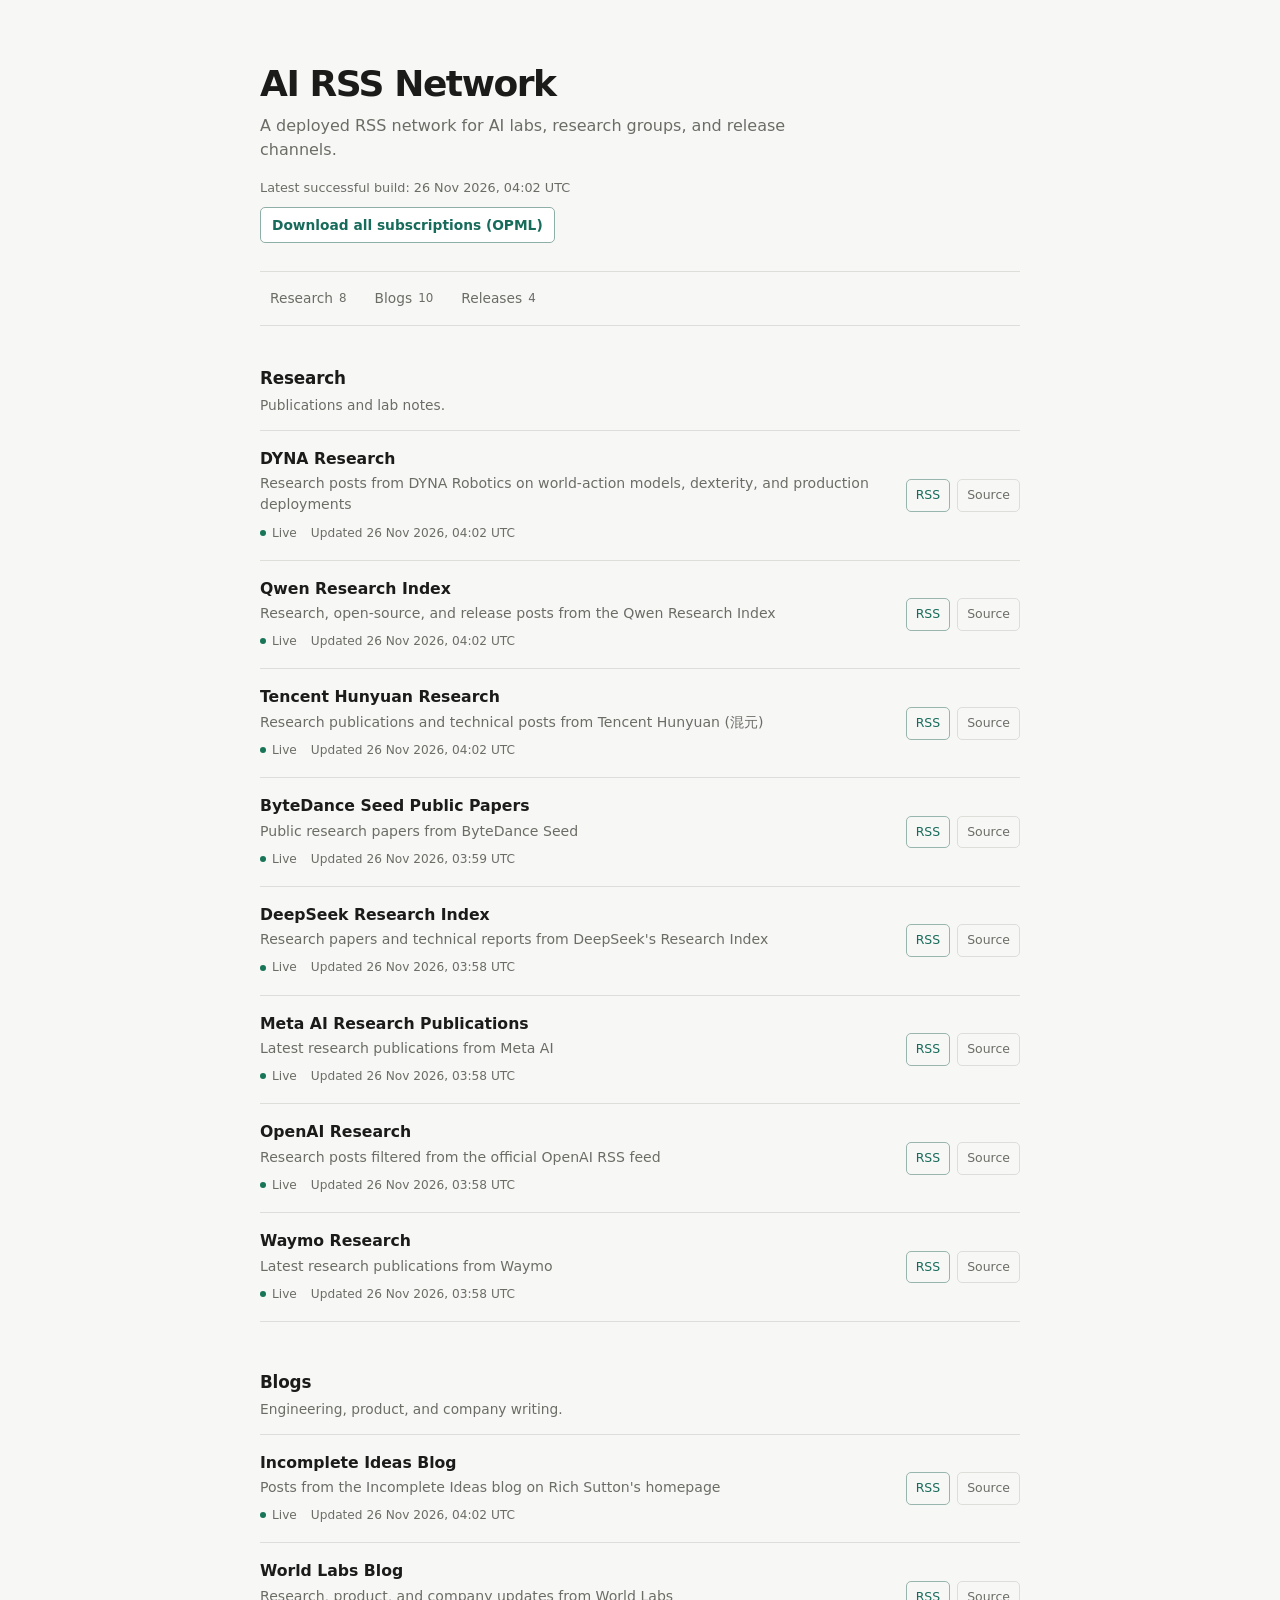
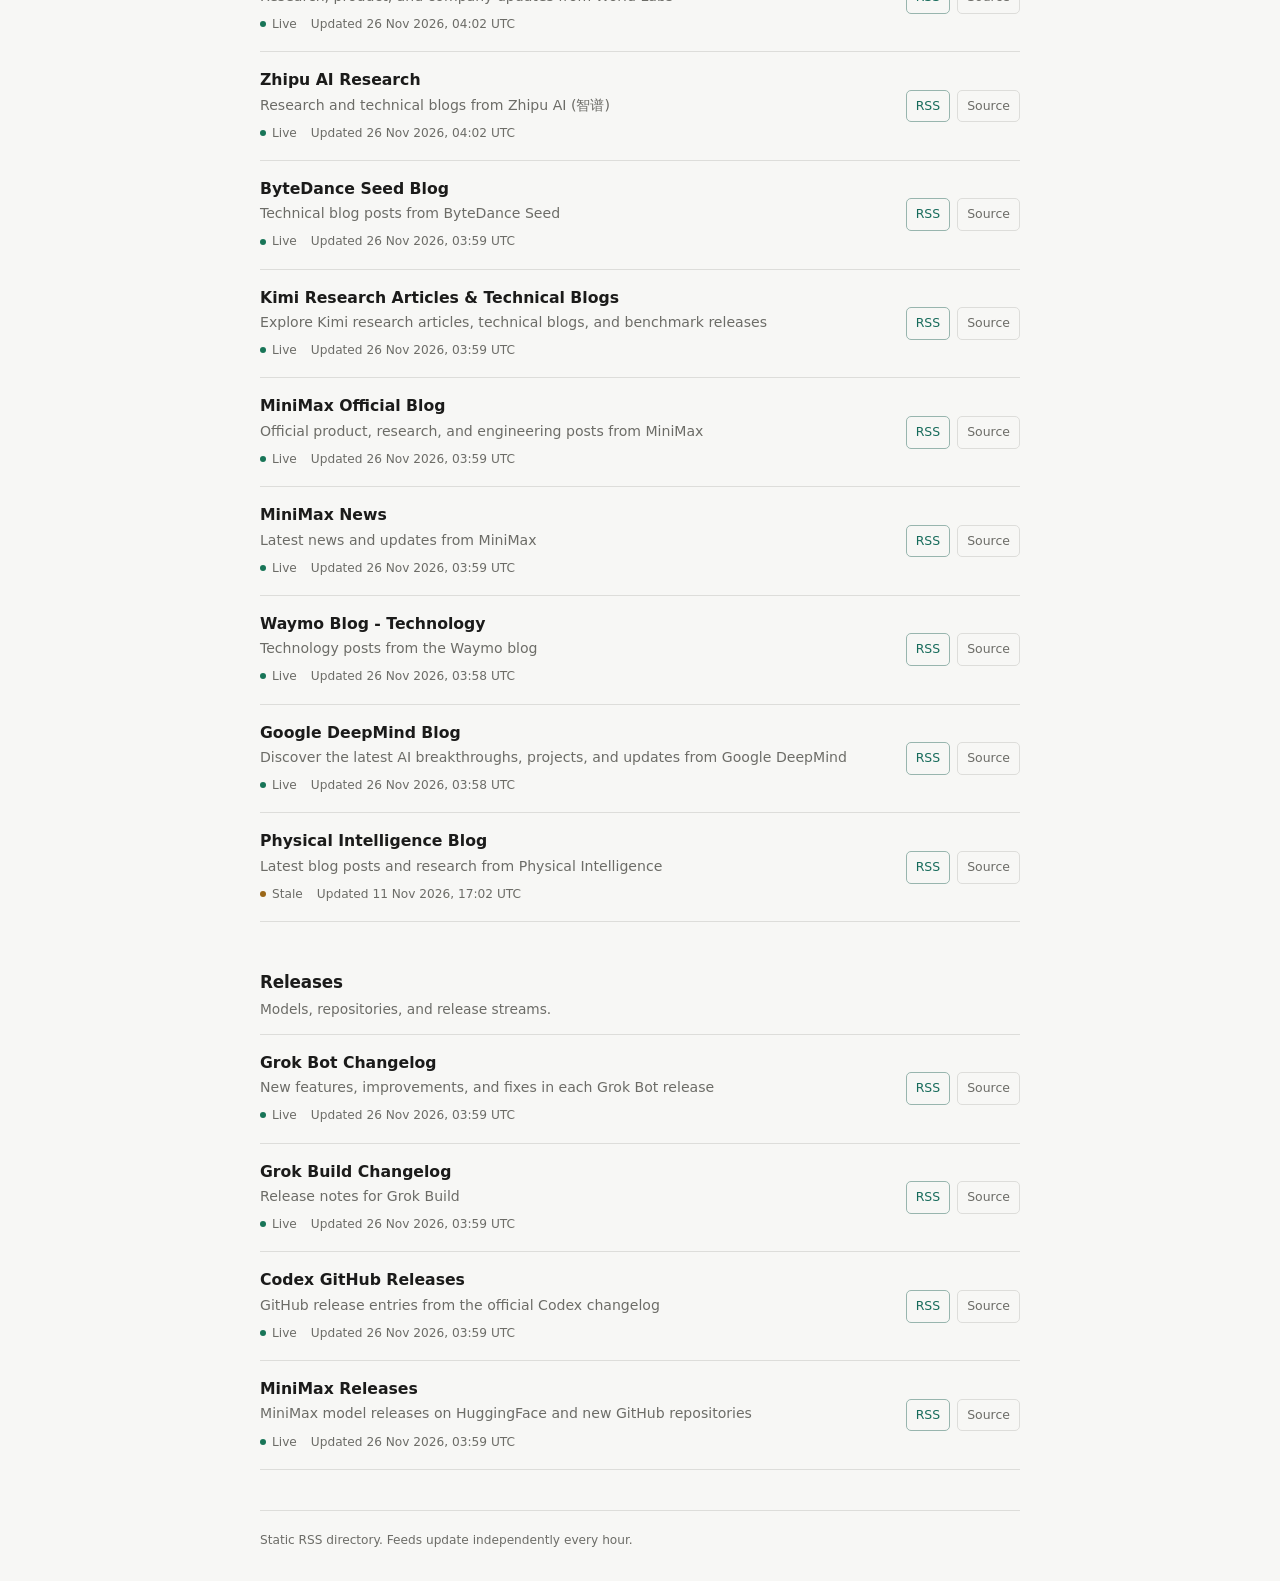
==== index.html @ 7174c5d0 "🤖 Auto update RSS feeds 25ecda826db09d59125cd96cb3bda6d4c2ebffda" ====
<!doctype html>
<html lang="en">
  <head>
    <meta charset="utf-8">
    <meta name="viewport" content="width=device-width, initial-scale=1">
    <title>AI RSS Network</title>
    <meta name="description" content="Browse and subscribe to curated RSS feeds for AI research publications, engineering blogs, and product release streams.">
    <link rel="canonical" href="https://yuanxianh.github.io/rss-feeds/">
    <link rel="alternate" type="text/x-opml" title="All subscriptions" href="subscriptions.opml">
    <link rel="icon" href="data:,">
    <link rel="stylesheet" href="assets/site.css">
  </head>
  <body>
    <a class="skip-link" href="#main-content">Skip to feeds</a>
    <main class="page" id="main-content">
      <header class="site-header">
        <a class="site-title" href="https://yuanxianh.github.io/rss-feeds/">AI RSS Network</a>
        <p>A deployed RSS network for AI labs, research groups, and release channels.</p>
        <p class="last-build">Latest successful build: 26 Nov 2026, 04:02 UTC</p>
        <p class="subscribe-all"><a href="subscriptions.opml" download="subscriptions.opml">Download all subscriptions (OPML)</a></p>
      </header>

      <nav class="section-nav" aria-label="Feed categories">
        <a href="#section-research">Research<span>8</span></a><a href="#section-blogs">Blogs<span>10</span></a><a href="#section-releases">Releases<span>4</span></a>
      </nav>

      <div class="sections">
        
      <section class="feed-section" id="section-research" aria-labelledby="heading-research">
        <header class="section-heading">
          <h2 id="heading-research">Research</h2>
          <p>Publications and lab notes.</p>
        </header>
        <div class="feed-list">
          <article class="feed is-live" id="feed-research-dyna-research">
            <div class="feed-copy">
              <h3>DYNA Research</h3>
              <p>Research posts from DYNA Robotics on world-action models, dexterity, and production deployments</p>
              <div class="feed-meta">
                <span class="status"><span class="status-dot" aria-hidden="true"></span>Live</span>
                <span>Updated <time datetime="2026-11-26T04:02:41+00:00">26 Nov 2026, 04:02 UTC</time></span>
              </div>
            </div>
            <div class="feed-actions"><a class="action action-primary" href="dyna_research.xml">RSS</a><a class="action" href="https://www.dyna.co/research" rel="noopener">Source</a></div>
          </article>
          <article class="feed is-live" id="feed-research-qwen-research">
            <div class="feed-copy">
              <h3>Qwen Research Index</h3>
              <p>Research, open-source, and release posts from the Qwen Research Index</p>
              <div class="feed-meta">
                <span class="status"><span class="status-dot" aria-hidden="true"></span>Live</span>
                <span>Updated <time datetime="2026-11-26T04:02:35+00:00">26 Nov 2026, 04:02 UTC</time></span>
              </div>
            </div>
            <div class="feed-actions"><a class="action action-primary" href="qwen_research.xml">RSS</a><a class="action" href="https://qwen.ai/research" rel="noopener">Source</a></div>
          </article>
          <article class="feed is-live" id="feed-research-hunyuan-research">
            <div class="feed-copy">
              <h3>Tencent Hunyuan Research</h3>
              <p>Research publications and technical posts from Tencent Hunyuan (混元)</p>
              <div class="feed-meta">
                <span class="status"><span class="status-dot" aria-hidden="true"></span>Live</span>
                <span>Updated <time datetime="2026-11-26T04:02:34+00:00">26 Nov 2026, 04:02 UTC</time></span>
              </div>
            </div>
            <div class="feed-actions"><a class="action action-primary" href="hunyuan_research.xml">RSS</a><a class="action" href="https://hy.tencent.com/research" rel="noopener">Source</a></div>
          </article>
          <article class="feed is-live" id="feed-research-seed-papers">
            <div class="feed-copy">
              <h3>ByteDance Seed Public Papers</h3>
              <p>Public research papers from ByteDance Seed</p>
              <div class="feed-meta">
                <span class="status"><span class="status-dot" aria-hidden="true"></span>Live</span>
                <span>Updated <time datetime="2026-11-26T03:59:47+00:00">26 Nov 2026, 03:59 UTC</time></span>
              </div>
            </div>
            <div class="feed-actions"><a class="action action-primary" href="seed_papers.xml">RSS</a><a class="action" href="https://seed.bytedance.com/zh/public_papers" rel="noopener">Source</a></div>
          </article>
          <article class="feed is-live" id="feed-research-deepseek-research">
            <div class="feed-copy">
              <h3>DeepSeek Research Index</h3>
              <p>Research papers and technical reports from DeepSeek&#x27;s Research Index</p>
              <div class="feed-meta">
                <span class="status"><span class="status-dot" aria-hidden="true"></span>Live</span>
                <span>Updated <time datetime="2026-11-26T03:58:56+00:00">26 Nov 2026, 03:58 UTC</time></span>
              </div>
            </div>
            <div class="feed-actions"><a class="action action-primary" href="deepseek_research.xml">RSS</a><a class="action" href="https://www.deepseek.com/news/" rel="noopener">Source</a></div>
          </article>
          <article class="feed is-live" id="feed-research-meta-ai-research">
            <div class="feed-copy">
              <h3>Meta AI Research Publications</h3>
              <p>Latest research publications from Meta AI</p>
              <div class="feed-meta">
                <span class="status"><span class="status-dot" aria-hidden="true"></span>Live</span>
                <span>Updated <time datetime="2026-11-26T03:58:56+00:00">26 Nov 2026, 03:58 UTC</time></span>
              </div>
            </div>
            <div class="feed-actions"><a class="action action-primary" href="meta_ai_research.xml">RSS</a><a class="action" href="https://ai.meta.com/results/?content_types%5B0%5D=publication" rel="noopener">Source</a></div>
          </article>
          <article class="feed is-live" id="feed-research-openai-research-only">
            <div class="feed-copy">
              <h3>OpenAI Research</h3>
              <p>Research posts filtered from the official OpenAI RSS feed</p>
              <div class="feed-meta">
                <span class="status"><span class="status-dot" aria-hidden="true"></span>Live</span>
                <span>Updated <time datetime="2026-11-26T03:58:56+00:00">26 Nov 2026, 03:58 UTC</time></span>
              </div>
            </div>
            <div class="feed-actions"><a class="action action-primary" href="openai_research_only.xml">RSS</a><a class="action" href="https://openai.com/news" rel="noopener">Source</a></div>
          </article>
          <article class="feed is-live" id="feed-research-waymo-research">
            <div class="feed-copy">
              <h3>Waymo Research</h3>
              <p>Latest research publications from Waymo</p>
              <div class="feed-meta">
                <span class="status"><span class="status-dot" aria-hidden="true"></span>Live</span>
                <span>Updated <time datetime="2026-11-26T03:58:52+00:00">26 Nov 2026, 03:58 UTC</time></span>
              </div>
            </div>
            <div class="feed-actions"><a class="action action-primary" href="waymo_research.xml">RSS</a><a class="action" href="https://waymo.com/intl/zh-cn/research/" rel="noopener">Source</a></div>
          </article></div>
      </section>
      <section class="feed-section" id="section-blogs" aria-labelledby="heading-blogs">
        <header class="section-heading">
          <h2 id="heading-blogs">Blogs</h2>
          <p>Engineering, product, and company writing.</p>
        </header>
        <div class="feed-list">
          <article class="feed is-live" id="feed-blogs-incompleteideas-blog">
            <div class="feed-copy">
              <h3>Incomplete Ideas Blog</h3>
              <p>Posts from the Incomplete Ideas blog on Rich Sutton&#x27;s homepage</p>
              <div class="feed-meta">
                <span class="status"><span class="status-dot" aria-hidden="true"></span>Live</span>
                <span>Updated <time datetime="2026-11-26T04:02:41+00:00">26 Nov 2026, 04:02 UTC</time></span>
              </div>
            </div>
            <div class="feed-actions"><a class="action action-primary" href="incompleteideas_blog.xml">RSS</a><a class="action" href="http://www.incompleteideas.net/" rel="noopener">Source</a></div>
          </article>
          <article class="feed is-live" id="feed-blogs-worldlabs-blog">
            <div class="feed-copy">
              <h3>World Labs Blog</h3>
              <p>Research, product, and company updates from World Labs</p>
              <div class="feed-meta">
                <span class="status"><span class="status-dot" aria-hidden="true"></span>Live</span>
                <span>Updated <time datetime="2026-11-26T04:02:41+00:00">26 Nov 2026, 04:02 UTC</time></span>
              </div>
            </div>
            <div class="feed-actions"><a class="action action-primary" href="worldlabs_blog.xml">RSS</a><a class="action" href="https://www.worldlabs.ai/blog" rel="noopener">Source</a></div>
          </article>
          <article class="feed is-live" id="feed-blogs-zhipu-research">
            <div class="feed-copy">
              <h3>Zhipu AI Research</h3>
              <p>Research and technical blogs from Zhipu AI (智谱)</p>
              <div class="feed-meta">
                <span class="status"><span class="status-dot" aria-hidden="true"></span>Live</span>
                <span>Updated <time datetime="2026-11-26T04:02:31+00:00">26 Nov 2026, 04:02 UTC</time></span>
              </div>
            </div>
            <div class="feed-actions"><a class="action action-primary" href="zhipu_research.xml">RSS</a><a class="action" href="https://www.zhipuai.cn/zh/research" rel="noopener">Source</a></div>
          </article>
          <article class="feed is-live" id="feed-blogs-seed-blog">
            <div class="feed-copy">
              <h3>ByteDance Seed Blog</h3>
              <p>Technical blog posts from ByteDance Seed</p>
              <div class="feed-meta">
                <span class="status"><span class="status-dot" aria-hidden="true"></span>Live</span>
                <span>Updated <time datetime="2026-11-26T03:59:45+00:00">26 Nov 2026, 03:59 UTC</time></span>
              </div>
            </div>
            <div class="feed-actions"><a class="action action-primary" href="seed_blog.xml">RSS</a><a class="action" href="https://seed.bytedance.com/zh/blog" rel="noopener">Source</a></div>
          </article>
          <article class="feed is-live" id="feed-blogs-kimi-blog">
            <div class="feed-copy">
              <h3>Kimi Research Articles &amp; Technical Blogs</h3>
              <p>Explore Kimi research articles, technical blogs, and benchmark releases</p>
              <div class="feed-meta">
                <span class="status"><span class="status-dot" aria-hidden="true"></span>Live</span>
                <span>Updated <time datetime="2026-11-26T03:59:42+00:00">26 Nov 2026, 03:59 UTC</time></span>
              </div>
            </div>
            <div class="feed-actions"><a class="action action-primary" href="kimi_blog.xml">RSS</a><a class="action" href="https://www.kimi.ai/blog/" rel="noopener">Source</a></div>
          </article>
          <article class="feed is-live" id="feed-blogs-minimax-official-blog">
            <div class="feed-copy">
              <h3>MiniMax Official Blog</h3>
              <p>Official product, research, and engineering posts from MiniMax</p>
              <div class="feed-meta">
                <span class="status"><span class="status-dot" aria-hidden="true"></span>Live</span>
                <span>Updated <time datetime="2026-11-26T03:59:28+00:00">26 Nov 2026, 03:59 UTC</time></span>
              </div>
            </div>
            <div class="feed-actions"><a class="action action-primary" href="minimax_official_blog.xml">RSS</a><a class="action" href="https://www.minimax.io/blog" rel="noopener">Source</a></div>
          </article>
          <article class="feed is-live" id="feed-blogs-minimax-blog">
            <div class="feed-copy">
              <h3>MiniMax News</h3>
              <p>Latest news and updates from MiniMax</p>
              <div class="feed-meta">
                <span class="status"><span class="status-dot" aria-hidden="true"></span>Live</span>
                <span>Updated <time datetime="2026-11-26T03:59:19+00:00">26 Nov 2026, 03:59 UTC</time></span>
              </div>
            </div>
            <div class="feed-actions"><a class="action action-primary" href="minimax_blog.xml">RSS</a><a class="action" href="https://www.minimax.io/news" rel="noopener">Source</a></div>
          </article>
          <article class="feed is-live" id="feed-blogs-waymo-blog-tech">
            <div class="feed-copy">
              <h3>Waymo Blog - Technology</h3>
              <p>Technology posts from the Waymo blog</p>
              <div class="feed-meta">
                <span class="status"><span class="status-dot" aria-hidden="true"></span>Live</span>
                <span>Updated <time datetime="2026-11-26T03:58:58+00:00">26 Nov 2026, 03:58 UTC</time></span>
              </div>
            </div>
            <div class="feed-actions"><a class="action action-primary" href="waymo_blog_tech.xml">RSS</a><a class="action" href="https://waymo.com/blog/search/?t=Technology" rel="noopener">Source</a></div>
          </article>
          <article class="feed is-live" id="feed-blogs-deepmind-blog">
            <div class="feed-copy">
              <h3>Google DeepMind Blog</h3>
              <p>Discover the latest AI breakthroughs, projects, and updates from Google DeepMind</p>
              <div class="feed-meta">
                <span class="status"><span class="status-dot" aria-hidden="true"></span>Live</span>
                <span>Updated <time datetime="2026-11-26T03:58:51+00:00">26 Nov 2026, 03:58 UTC</time></span>
              </div>
            </div>
            <div class="feed-actions"><a class="action action-primary" href="deepmind_blog.xml">RSS</a><a class="action" href="https://deepmind.google/blog/" rel="noopener">Source</a></div>
          </article>
          <article class="feed is-stale" id="feed-blogs-pi-blog">
            <div class="feed-copy">
              <h3>Physical Intelligence Blog</h3>
              <p>Latest blog posts and research from Physical Intelligence</p>
              <div class="feed-meta">
                <span class="status"><span class="status-dot" aria-hidden="true"></span>Stale</span>
                <span>Updated <time datetime="2026-11-11T17:02:52+00:00">11 Nov 2026, 17:02 UTC</time></span>
              </div>
            </div>
            <div class="feed-actions"><a class="action action-primary" href="pi_blog.xml">RSS</a><a class="action" href="https://www.pi.website/" rel="noopener">Source</a></div>
          </article></div>
      </section>
      <section class="feed-section" id="section-releases" aria-labelledby="heading-releases">
        <header class="section-heading">
          <h2 id="heading-releases">Releases</h2>
          <p>Models, repositories, and release streams.</p>
        </header>
        <div class="feed-list">
          <article class="feed is-live" id="feed-releases-grok-bot-changelog">
            <div class="feed-copy">
              <h3>Grok Bot Changelog</h3>
              <p>New features, improvements, and fixes in each Grok Bot release</p>
              <div class="feed-meta">
                <span class="status"><span class="status-dot" aria-hidden="true"></span>Live</span>
                <span>Updated <time datetime="2026-11-26T03:59:32+00:00">26 Nov 2026, 03:59 UTC</time></span>
              </div>
            </div>
            <div class="feed-actions"><a class="action action-primary" href="grok_bot_changelog.xml">RSS</a><a class="action" href="https://x.ai/changelog/bot" rel="noopener">Source</a></div>
          </article>
          <article class="feed is-live" id="feed-releases-grok-build-changelog">
            <div class="feed-copy">
              <h3>Grok Build Changelog</h3>
              <p>Release notes for Grok Build</p>
              <div class="feed-meta">
                <span class="status"><span class="status-dot" aria-hidden="true"></span>Live</span>
                <span>Updated <time datetime="2026-11-26T03:59:32+00:00">26 Nov 2026, 03:59 UTC</time></span>
              </div>
            </div>
            <div class="feed-actions"><a class="action action-primary" href="grok_build_changelog.xml">RSS</a><a class="action" href="https://x.ai/changelog/build" rel="noopener">Source</a></div>
          </article>
          <article class="feed is-live" id="feed-releases-codex-github-releases">
            <div class="feed-copy">
              <h3>Codex GitHub Releases</h3>
              <p>GitHub release entries from the official Codex changelog</p>
              <div class="feed-meta">
                <span class="status"><span class="status-dot" aria-hidden="true"></span>Live</span>
                <span>Updated <time datetime="2026-11-26T03:59:31+00:00">26 Nov 2026, 03:59 UTC</time></span>
              </div>
            </div>
            <div class="feed-actions"><a class="action action-primary" href="codex_github_releases.xml">RSS</a><a class="action" href="https://developers.openai.com/codex/changelog#github-release" rel="noopener">Source</a></div>
          </article>
          <article class="feed is-live" id="feed-releases-minimax-releases">
            <div class="feed-copy">
              <h3>MiniMax Releases</h3>
              <p>MiniMax model releases on HuggingFace and new GitHub repositories</p>
              <div class="feed-meta">
                <span class="status"><span class="status-dot" aria-hidden="true"></span>Live</span>
                <span>Updated <time datetime="2026-11-26T03:59:29+00:00">26 Nov 2026, 03:59 UTC</time></span>
              </div>
            </div>
            <div class="feed-actions"><a class="action action-primary" href="minimax_releases.xml">RSS</a><a class="action" href="https://huggingface.co/MiniMaxAI" rel="noopener">Source</a></div>
          </article></div>
      </section>
      </div>

      <footer>
        Static RSS directory. Feeds update independently every hour.
      </footer>
    </main>
  </body>
</html>
---- assets/site.css ----
:root {
  color-scheme: light dark;
  --background: #f7f7f5;
  --surface: #ffffff;
  --text: #1b1b1a;
  --muted: #6c6c67;
  --line: #ddddda;
  --accent: #176b5b;
  --live: #187557;
  --stale: #9a6718;
  --unavailable: #8a4848;
}

* {
  box-sizing: border-box;
}

html {
  scroll-behavior: smooth;
}

body {
  margin: 0;
  background: var(--background);
  color: var(--text);
  font-family: Inter, ui-sans-serif, system-ui, -apple-system, BlinkMacSystemFont, "Segoe UI", sans-serif;
  line-height: 1.5;
}

a {
  color: inherit;
}

a:focus-visible {
  outline: 3px solid var(--accent);
  outline-offset: 3px;
  border-radius: 2px;
}

.skip-link {
  position: fixed;
  z-index: 10;
  top: 12px;
  left: 12px;
  padding: 8px 12px;
  background: var(--text);
  color: var(--surface);
  transform: translateY(-160%);
}

.skip-link:focus {
  transform: translateY(0);
}

.page {
  width: min(760px, calc(100% - 40px));
  margin: 0 auto;
  padding: 64px 0 32px;
}

.site-header {
  padding-bottom: 28px;
}

.site-title {
  display: inline-block;
  color: var(--text);
  font-size: clamp(1.65rem, 5vw, 2.25rem);
  font-weight: 720;
  letter-spacing: -0.04em;
  line-height: 1.1;
  text-decoration: none;
}

.site-header > p {
  max-width: 56ch;
  margin: 10px 0 0;
  color: var(--muted);
}

.site-header .last-build {
  margin-top: 16px;
  font-size: 0.8rem;
}

.subscribe-all {
  margin: 16px 0 0;
}

.subscribe-all a {
  display: inline-block;
  padding: 7px 11px;
  border: 1px solid color-mix(in srgb, var(--accent) 40%, var(--line));
  border-radius: 5px;
  background: var(--surface);
  color: var(--accent);
  font-size: 0.86rem;
  font-weight: 600;
  text-decoration: none;
}

.subscribe-all a:hover {
  border-color: var(--accent);
}

.section-nav {
  display: flex;
  gap: 8px;
  padding: 10px 0;
  border-block: 1px solid var(--line);
}

.section-nav a {
  display: inline-flex;
  gap: 6px;
  align-items: center;
  padding: 6px 10px;
  border-radius: 999px;
  color: var(--muted);
  font-size: 0.86rem;
  text-decoration: none;
}

.section-nav a:hover {
  background: var(--surface);
  color: var(--text);
}

.section-nav span {
  font-size: 0.74rem;
  font-variant-numeric: tabular-nums;
}

.sections {
  display: grid;
  gap: 48px;
  padding: 40px 0;
}

.feed-section {
  scroll-margin-top: 20px;
}

.section-heading {
  margin-bottom: 14px;
}

.section-heading h2 {
  margin: 0;
  font-size: 1.05rem;
  letter-spacing: -0.01em;
}

.section-heading p {
  margin: 4px 0 0;
  color: var(--muted);
  font-size: 0.86rem;
}

.feed-list {
  border-top: 1px solid var(--line);
}

.feed {
  display: grid;
  grid-template-columns: minmax(0, 1fr) auto;
  gap: 24px;
  align-items: center;
  padding: 18px 0;
  border-bottom: 1px solid var(--line);
}

.feed h3 {
  margin: 0;
  font-size: 0.98rem;
  line-height: 1.3;
}

.feed-copy > p {
  margin: 4px 0 0;
  color: var(--muted);
  font-size: 0.88rem;
}

.feed-meta {
  display: flex;
  flex-wrap: wrap;
  gap: 6px 14px;
  margin-top: 8px;
  color: var(--muted);
  font-size: 0.76rem;
}

.status {
  display: inline-flex;
  gap: 6px;
  align-items: center;
}

.status-dot {
  width: 6px;
  height: 6px;
  border-radius: 50%;
  background: var(--live);
}

.is-stale .status-dot {
  background: var(--stale);
}

.is-unavailable .status-dot {
  background: var(--unavailable);
}

.feed-actions {
  display: flex;
  gap: 7px;
}

.action {
  padding: 6px 9px;
  border: 1px solid var(--line);
  border-radius: 5px;
  color: var(--muted);
  font-size: 0.78rem;
  text-decoration: none;
  white-space: nowrap;
}

.action:hover {
  border-color: var(--muted);
  color: var(--text);
}

.action-primary {
  border-color: color-mix(in srgb, var(--accent) 35%, var(--line));
  color: var(--accent);
}

.action.is-disabled {
  opacity: 0.55;
}

.empty {
  margin: 0;
  padding: 18px 0;
  border-block: 1px solid var(--line);
  color: var(--muted);
  font-size: 0.86rem;
}

footer {
  padding-top: 20px;
  border-top: 1px solid var(--line);
  color: var(--muted);
  font-size: 0.76rem;
}

@media (max-width: 620px) {
  .page {
    width: min(100% - 28px, 760px);
    padding-top: 40px;
  }

  .section-nav {
    overflow-x: auto;
  }

  .feed {
    grid-template-columns: 1fr;
    gap: 12px;
  }

  .feed-actions {
    justify-content: flex-start;
  }
}

@media (prefers-color-scheme: dark) {
  :root {
    --background: #171817;
    --surface: #222422;
    --text: #f1f2ef;
    --muted: #a7aaa4;
    --line: #363936;
    --accent: #72c9b5;
    --live: #6dc7a6;
    --stale: #d4a85f;
    --unavailable: #d28787;
  }
}

@media (prefers-reduced-motion: reduce) {
  html {
    scroll-behavior: auto;
  }
}
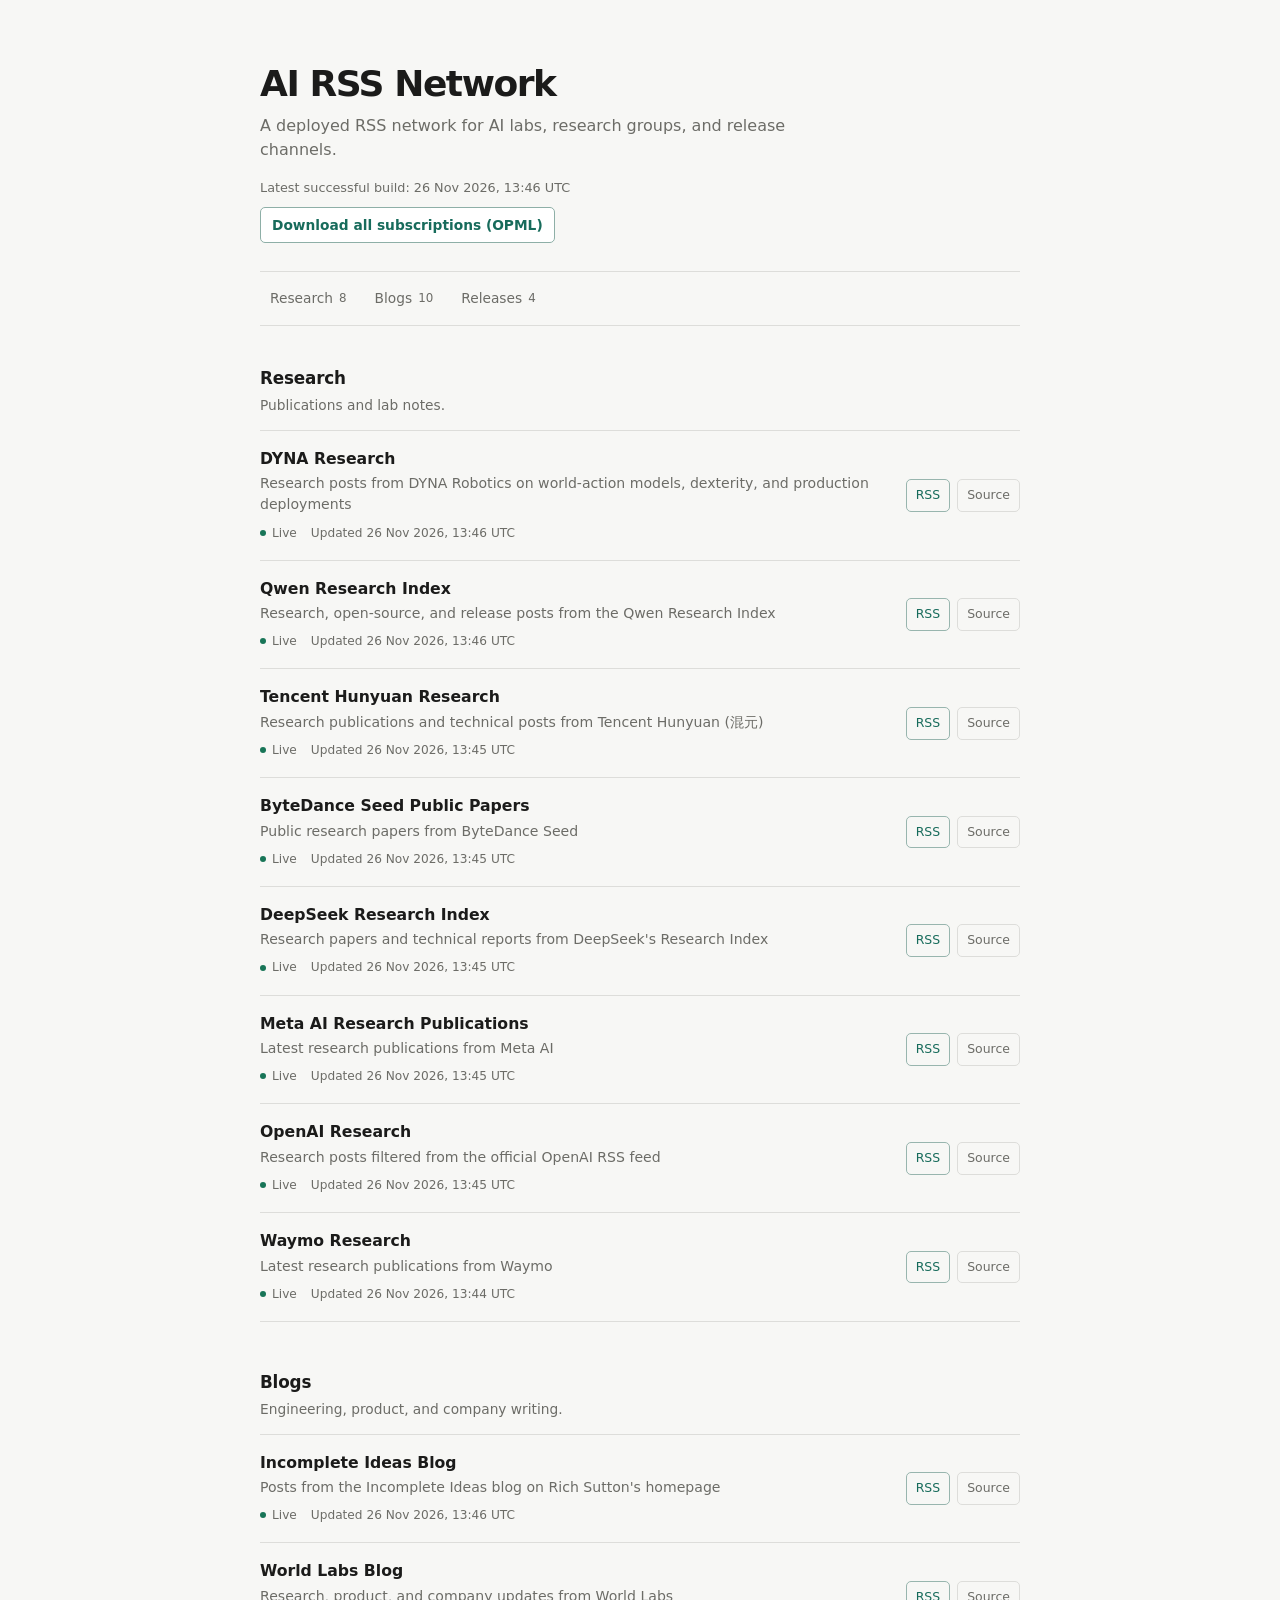
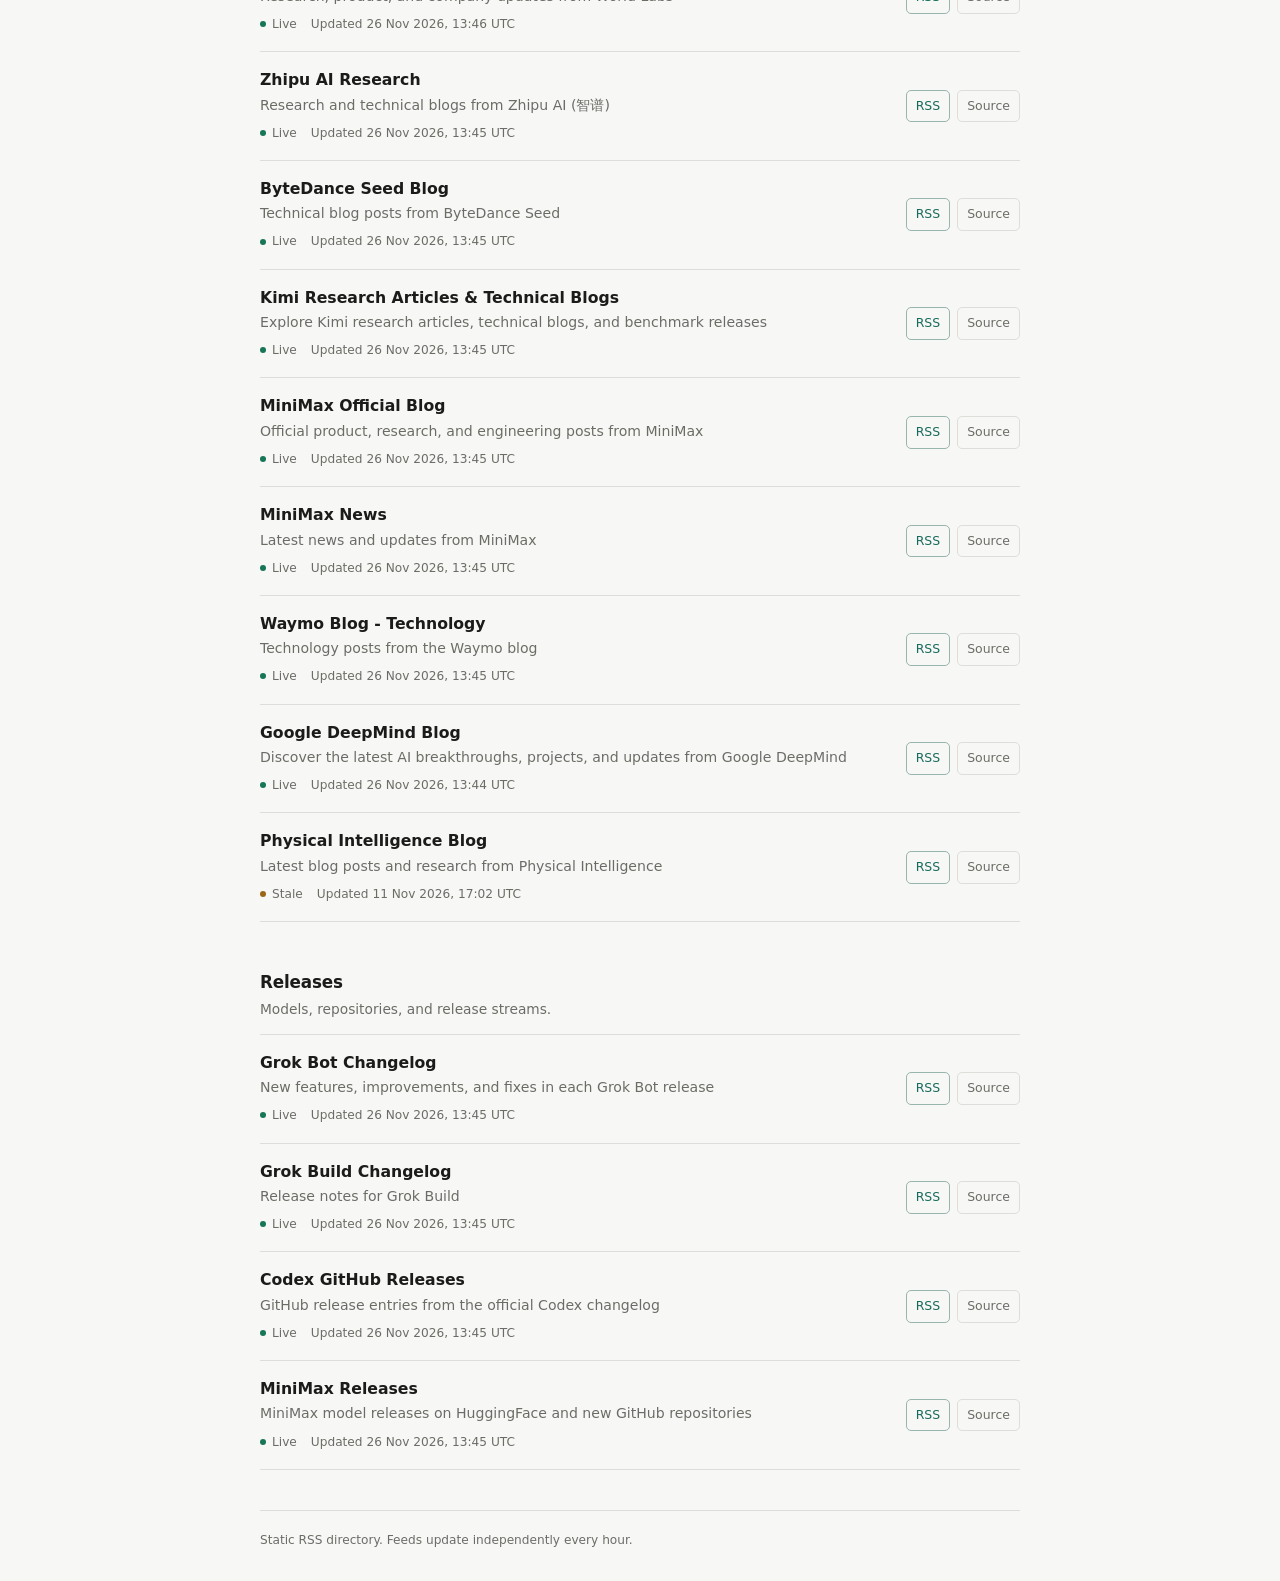
==== commit e7ca859c: "🤖 Auto update RSS feeds 25ecda826db09d59125cd96cb3bda6d4c2ebffda" ====
--- a/index.html
+++ b/index.html
@@ -16,7 +16,7 @@
       <header class="site-header">
         <a class="site-title" href="https://yuanxianh.github.io/rss-feeds/">AI RSS Network</a>
         <p>A deployed RSS network for AI labs, research groups, and release channels.</p>
-        <p class="last-build">Latest successful build: 26 Nov 2026, 04:02 UTC</p>
+        <p class="last-build">Latest successful build: 26 Nov 2026, 13:46 UTC</p>
         <p class="subscribe-all"><a href="subscriptions.opml" download="subscriptions.opml">Download all subscriptions (OPML)</a></p>
       </header>
 
@@ -38,7 +38,7 @@
               <p>Research posts from DYNA Robotics on world-action models, dexterity, and production deployments</p>
               <div class="feed-meta">
                 <span class="status"><span class="status-dot" aria-hidden="true"></span>Live</span>
-                <span>Updated <time datetime="2026-11-26T04:02:41+00:00">26 Nov 2026, 04:02 UTC</time></span>
+                <span>Updated <time datetime="2026-11-26T13:46:05+00:00">26 Nov 2026, 13:46 UTC</time></span>
               </div>
             </div>
             <div class="feed-actions"><a class="action action-primary" href="dyna_research.xml">RSS</a><a class="action" href="https://www.dyna.co/research" rel="noopener">Source</a></div>
@@ -49,7 +49,7 @@
               <p>Research, open-source, and release posts from the Qwen Research Index</p>
               <div class="feed-meta">
                 <span class="status"><span class="status-dot" aria-hidden="true"></span>Live</span>
-                <span>Updated <time datetime="2026-11-26T04:02:35+00:00">26 Nov 2026, 04:02 UTC</time></span>
+                <span>Updated <time datetime="2026-11-26T13:46:00+00:00">26 Nov 2026, 13:46 UTC</time></span>
               </div>
             </div>
             <div class="feed-actions"><a class="action action-primary" href="qwen_research.xml">RSS</a><a class="action" href="https://qwen.ai/research" rel="noopener">Source</a></div>
@@ -60,7 +60,7 @@
               <p>Research publications and technical posts from Tencent Hunyuan (混元)</p>
               <div class="feed-meta">
                 <span class="status"><span class="status-dot" aria-hidden="true"></span>Live</span>
-                <span>Updated <time datetime="2026-11-26T04:02:34+00:00">26 Nov 2026, 04:02 UTC</time></span>
+                <span>Updated <time datetime="2026-11-26T13:45:58+00:00">26 Nov 2026, 13:45 UTC</time></span>
               </div>
             </div>
             <div class="feed-actions"><a class="action action-primary" href="hunyuan_research.xml">RSS</a><a class="action" href="https://hy.tencent.com/research" rel="noopener">Source</a></div>
@@ -71,7 +71,7 @@
               <p>Public research papers from ByteDance Seed</p>
               <div class="feed-meta">
                 <span class="status"><span class="status-dot" aria-hidden="true"></span>Live</span>
-                <span>Updated <time datetime="2026-11-26T03:59:47+00:00">26 Nov 2026, 03:59 UTC</time></span>
+                <span>Updated <time datetime="2026-11-26T13:45:52+00:00">26 Nov 2026, 13:45 UTC</time></span>
               </div>
             </div>
             <div class="feed-actions"><a class="action action-primary" href="seed_papers.xml">RSS</a><a class="action" href="https://seed.bytedance.com/zh/public_papers" rel="noopener">Source</a></div>
@@ -82,7 +82,7 @@
               <p>Research papers and technical reports from DeepSeek&#x27;s Research Index</p>
               <div class="feed-meta">
                 <span class="status"><span class="status-dot" aria-hidden="true"></span>Live</span>
-                <span>Updated <time datetime="2026-11-26T03:58:56+00:00">26 Nov 2026, 03:58 UTC</time></span>
+                <span>Updated <time datetime="2026-11-26T13:45:02+00:00">26 Nov 2026, 13:45 UTC</time></span>
               </div>
             </div>
             <div class="feed-actions"><a class="action action-primary" href="deepseek_research.xml">RSS</a><a class="action" href="https://www.deepseek.com/news/" rel="noopener">Source</a></div>
@@ -93,7 +93,7 @@
               <p>Latest research publications from Meta AI</p>
               <div class="feed-meta">
                 <span class="status"><span class="status-dot" aria-hidden="true"></span>Live</span>
-                <span>Updated <time datetime="2026-11-26T03:58:56+00:00">26 Nov 2026, 03:58 UTC</time></span>
+                <span>Updated <time datetime="2026-11-26T13:45:02+00:00">26 Nov 2026, 13:45 UTC</time></span>
               </div>
             </div>
             <div class="feed-actions"><a class="action action-primary" href="meta_ai_research.xml">RSS</a><a class="action" href="https://ai.meta.com/results/?content_types%5B0%5D=publication" rel="noopener">Source</a></div>
@@ -104,7 +104,7 @@
               <p>Research posts filtered from the official OpenAI RSS feed</p>
               <div class="feed-meta">
                 <span class="status"><span class="status-dot" aria-hidden="true"></span>Live</span>
-                <span>Updated <time datetime="2026-11-26T03:58:56+00:00">26 Nov 2026, 03:58 UTC</time></span>
+                <span>Updated <time datetime="2026-11-26T13:45:02+00:00">26 Nov 2026, 13:45 UTC</time></span>
               </div>
             </div>
             <div class="feed-actions"><a class="action action-primary" href="openai_research_only.xml">RSS</a><a class="action" href="https://openai.com/news" rel="noopener">Source</a></div>
@@ -115,7 +115,7 @@
               <p>Latest research publications from Waymo</p>
               <div class="feed-meta">
                 <span class="status"><span class="status-dot" aria-hidden="true"></span>Live</span>
-                <span>Updated <time datetime="2026-11-26T03:58:52+00:00">26 Nov 2026, 03:58 UTC</time></span>
+                <span>Updated <time datetime="2026-11-26T13:44:58+00:00">26 Nov 2026, 13:44 UTC</time></span>
               </div>
             </div>
             <div class="feed-actions"><a class="action action-primary" href="waymo_research.xml">RSS</a><a class="action" href="https://waymo.com/intl/zh-cn/research/" rel="noopener">Source</a></div>
@@ -133,7 +133,7 @@
               <p>Posts from the Incomplete Ideas blog on Rich Sutton&#x27;s homepage</p>
               <div class="feed-meta">
                 <span class="status"><span class="status-dot" aria-hidden="true"></span>Live</span>
-                <span>Updated <time datetime="2026-11-26T04:02:41+00:00">26 Nov 2026, 04:02 UTC</time></span>
+                <span>Updated <time datetime="2026-11-26T13:46:05+00:00">26 Nov 2026, 13:46 UTC</time></span>
               </div>
             </div>
             <div class="feed-actions"><a class="action action-primary" href="incompleteideas_blog.xml">RSS</a><a class="action" href="http://www.incompleteideas.net/" rel="noopener">Source</a></div>
@@ -144,7 +144,7 @@
               <p>Research, product, and company updates from World Labs</p>
               <div class="feed-meta">
                 <span class="status"><span class="status-dot" aria-hidden="true"></span>Live</span>
-                <span>Updated <time datetime="2026-11-26T04:02:41+00:00">26 Nov 2026, 04:02 UTC</time></span>
+                <span>Updated <time datetime="2026-11-26T13:46:05+00:00">26 Nov 2026, 13:46 UTC</time></span>
               </div>
             </div>
             <div class="feed-actions"><a class="action action-primary" href="worldlabs_blog.xml">RSS</a><a class="action" href="https://www.worldlabs.ai/blog" rel="noopener">Source</a></div>
@@ -155,7 +155,7 @@
               <p>Research and technical blogs from Zhipu AI (智谱)</p>
               <div class="feed-meta">
                 <span class="status"><span class="status-dot" aria-hidden="true"></span>Live</span>
-                <span>Updated <time datetime="2026-11-26T04:02:31+00:00">26 Nov 2026, 04:02 UTC</time></span>
+                <span>Updated <time datetime="2026-11-26T13:45:56+00:00">26 Nov 2026, 13:45 UTC</time></span>
               </div>
             </div>
             <div class="feed-actions"><a class="action action-primary" href="zhipu_research.xml">RSS</a><a class="action" href="https://www.zhipuai.cn/zh/research" rel="noopener">Source</a></div>
@@ -166,7 +166,7 @@
               <p>Technical blog posts from ByteDance Seed</p>
               <div class="feed-meta">
                 <span class="status"><span class="status-dot" aria-hidden="true"></span>Live</span>
-                <span>Updated <time datetime="2026-11-26T03:59:45+00:00">26 Nov 2026, 03:59 UTC</time></span>
+                <span>Updated <time datetime="2026-11-26T13:45:51+00:00">26 Nov 2026, 13:45 UTC</time></span>
               </div>
             </div>
             <div class="feed-actions"><a class="action action-primary" href="seed_blog.xml">RSS</a><a class="action" href="https://seed.bytedance.com/zh/blog" rel="noopener">Source</a></div>
@@ -177,7 +177,7 @@
               <p>Explore Kimi research articles, technical blogs, and benchmark releases</p>
               <div class="feed-meta">
                 <span class="status"><span class="status-dot" aria-hidden="true"></span>Live</span>
-                <span>Updated <time datetime="2026-11-26T03:59:42+00:00">26 Nov 2026, 03:59 UTC</time></span>
+                <span>Updated <time datetime="2026-11-26T13:45:47+00:00">26 Nov 2026, 13:45 UTC</time></span>
               </div>
             </div>
             <div class="feed-actions"><a class="action action-primary" href="kimi_blog.xml">RSS</a><a class="action" href="https://www.kimi.ai/blog/" rel="noopener">Source</a></div>
@@ -188,7 +188,7 @@
               <p>Official product, research, and engineering posts from MiniMax</p>
               <div class="feed-meta">
                 <span class="status"><span class="status-dot" aria-hidden="true"></span>Live</span>
-                <span>Updated <time datetime="2026-11-26T03:59:28+00:00">26 Nov 2026, 03:59 UTC</time></span>
+                <span>Updated <time datetime="2026-11-26T13:45:35+00:00">26 Nov 2026, 13:45 UTC</time></span>
               </div>
             </div>
             <div class="feed-actions"><a class="action action-primary" href="minimax_official_blog.xml">RSS</a><a class="action" href="https://www.minimax.io/blog" rel="noopener">Source</a></div>
@@ -199,7 +199,7 @@
               <p>Latest news and updates from MiniMax</p>
               <div class="feed-meta">
                 <span class="status"><span class="status-dot" aria-hidden="true"></span>Live</span>
-                <span>Updated <time datetime="2026-11-26T03:59:19+00:00">26 Nov 2026, 03:59 UTC</time></span>
+                <span>Updated <time datetime="2026-11-26T13:45:26+00:00">26 Nov 2026, 13:45 UTC</time></span>
               </div>
             </div>
             <div class="feed-actions"><a class="action action-primary" href="minimax_blog.xml">RSS</a><a class="action" href="https://www.minimax.io/news" rel="noopener">Source</a></div>
@@ -210,7 +210,7 @@
               <p>Technology posts from the Waymo blog</p>
               <div class="feed-meta">
                 <span class="status"><span class="status-dot" aria-hidden="true"></span>Live</span>
-                <span>Updated <time datetime="2026-11-26T03:58:58+00:00">26 Nov 2026, 03:58 UTC</time></span>
+                <span>Updated <time datetime="2026-11-26T13:45:04+00:00">26 Nov 2026, 13:45 UTC</time></span>
               </div>
             </div>
             <div class="feed-actions"><a class="action action-primary" href="waymo_blog_tech.xml">RSS</a><a class="action" href="https://waymo.com/blog/search/?t=Technology" rel="noopener">Source</a></div>
@@ -221,7 +221,7 @@
               <p>Discover the latest AI breakthroughs, projects, and updates from Google DeepMind</p>
               <div class="feed-meta">
                 <span class="status"><span class="status-dot" aria-hidden="true"></span>Live</span>
-                <span>Updated <time datetime="2026-11-26T03:58:51+00:00">26 Nov 2026, 03:58 UTC</time></span>
+                <span>Updated <time datetime="2026-11-26T13:44:58+00:00">26 Nov 2026, 13:44 UTC</time></span>
               </div>
             </div>
             <div class="feed-actions"><a class="action action-primary" href="deepmind_blog.xml">RSS</a><a class="action" href="https://deepmind.google/blog/" rel="noopener">Source</a></div>
@@ -250,7 +250,7 @@
               <p>New features, improvements, and fixes in each Grok Bot release</p>
               <div class="feed-meta">
                 <span class="status"><span class="status-dot" aria-hidden="true"></span>Live</span>
-                <span>Updated <time datetime="2026-11-26T03:59:32+00:00">26 Nov 2026, 03:59 UTC</time></span>
+                <span>Updated <time datetime="2026-11-26T13:45:39+00:00">26 Nov 2026, 13:45 UTC</time></span>
               </div>
             </div>
             <div class="feed-actions"><a class="action action-primary" href="grok_bot_changelog.xml">RSS</a><a class="action" href="https://x.ai/changelog/bot" rel="noopener">Source</a></div>
@@ -261,7 +261,7 @@
               <p>Release notes for Grok Build</p>
               <div class="feed-meta">
                 <span class="status"><span class="status-dot" aria-hidden="true"></span>Live</span>
-                <span>Updated <time datetime="2026-11-26T03:59:32+00:00">26 Nov 2026, 03:59 UTC</time></span>
+                <span>Updated <time datetime="2026-11-26T13:45:39+00:00">26 Nov 2026, 13:45 UTC</time></span>
               </div>
             </div>
             <div class="feed-actions"><a class="action action-primary" href="grok_build_changelog.xml">RSS</a><a class="action" href="https://x.ai/changelog/build" rel="noopener">Source</a></div>
@@ -272,7 +272,7 @@
               <p>GitHub release entries from the official Codex changelog</p>
               <div class="feed-meta">
                 <span class="status"><span class="status-dot" aria-hidden="true"></span>Live</span>
-                <span>Updated <time datetime="2026-11-26T03:59:31+00:00">26 Nov 2026, 03:59 UTC</time></span>
+                <span>Updated <time datetime="2026-11-26T13:45:38+00:00">26 Nov 2026, 13:45 UTC</time></span>
               </div>
             </div>
             <div class="feed-actions"><a class="action action-primary" href="codex_github_releases.xml">RSS</a><a class="action" href="https://developers.openai.com/codex/changelog#github-release" rel="noopener">Source</a></div>
@@ -283,7 +283,7 @@
               <p>MiniMax model releases on HuggingFace and new GitHub repositories</p>
               <div class="feed-meta">
                 <span class="status"><span class="status-dot" aria-hidden="true"></span>Live</span>
-                <span>Updated <time datetime="2026-11-26T03:59:29+00:00">26 Nov 2026, 03:59 UTC</time></span>
+                <span>Updated <time datetime="2026-11-26T13:45:36+00:00">26 Nov 2026, 13:45 UTC</time></span>
               </div>
             </div>
             <div class="feed-actions"><a class="action action-primary" href="minimax_releases.xml">RSS</a><a class="action" href="https://huggingface.co/MiniMaxAI" rel="noopener">Source</a></div>
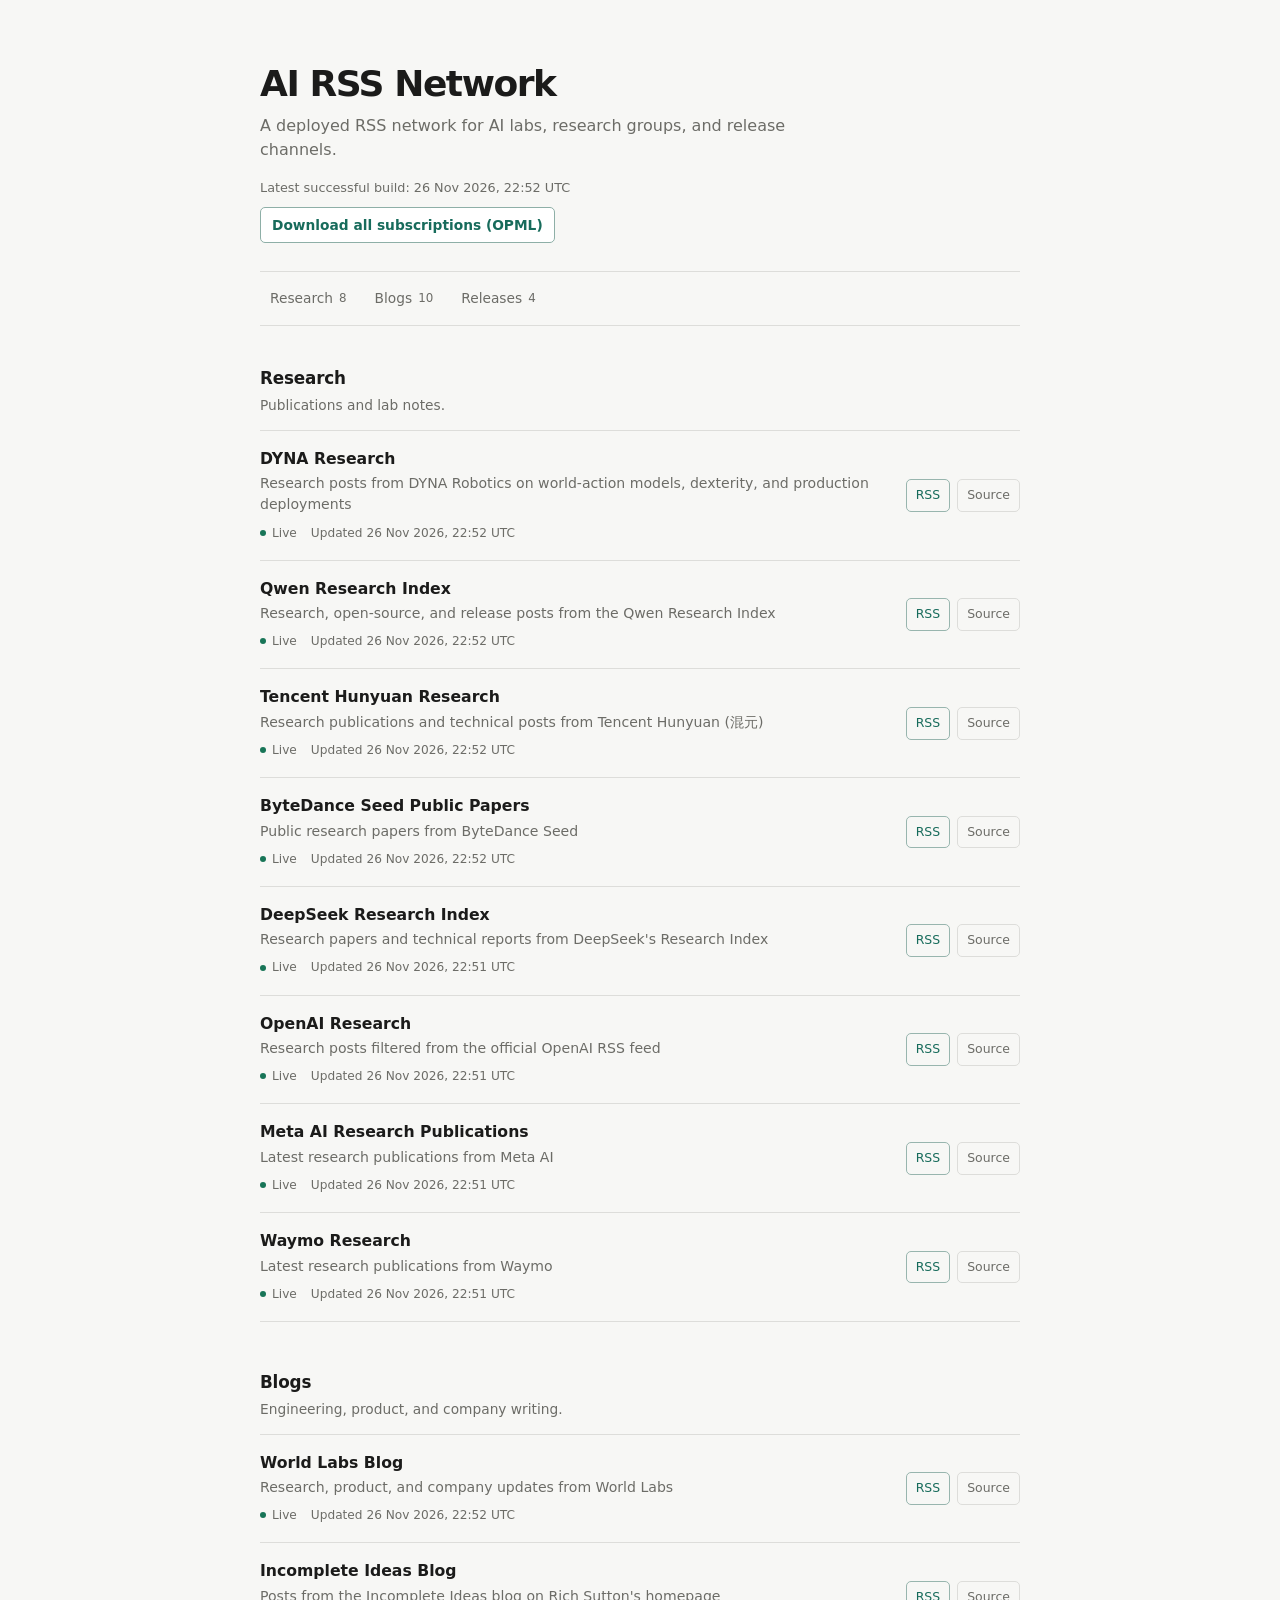
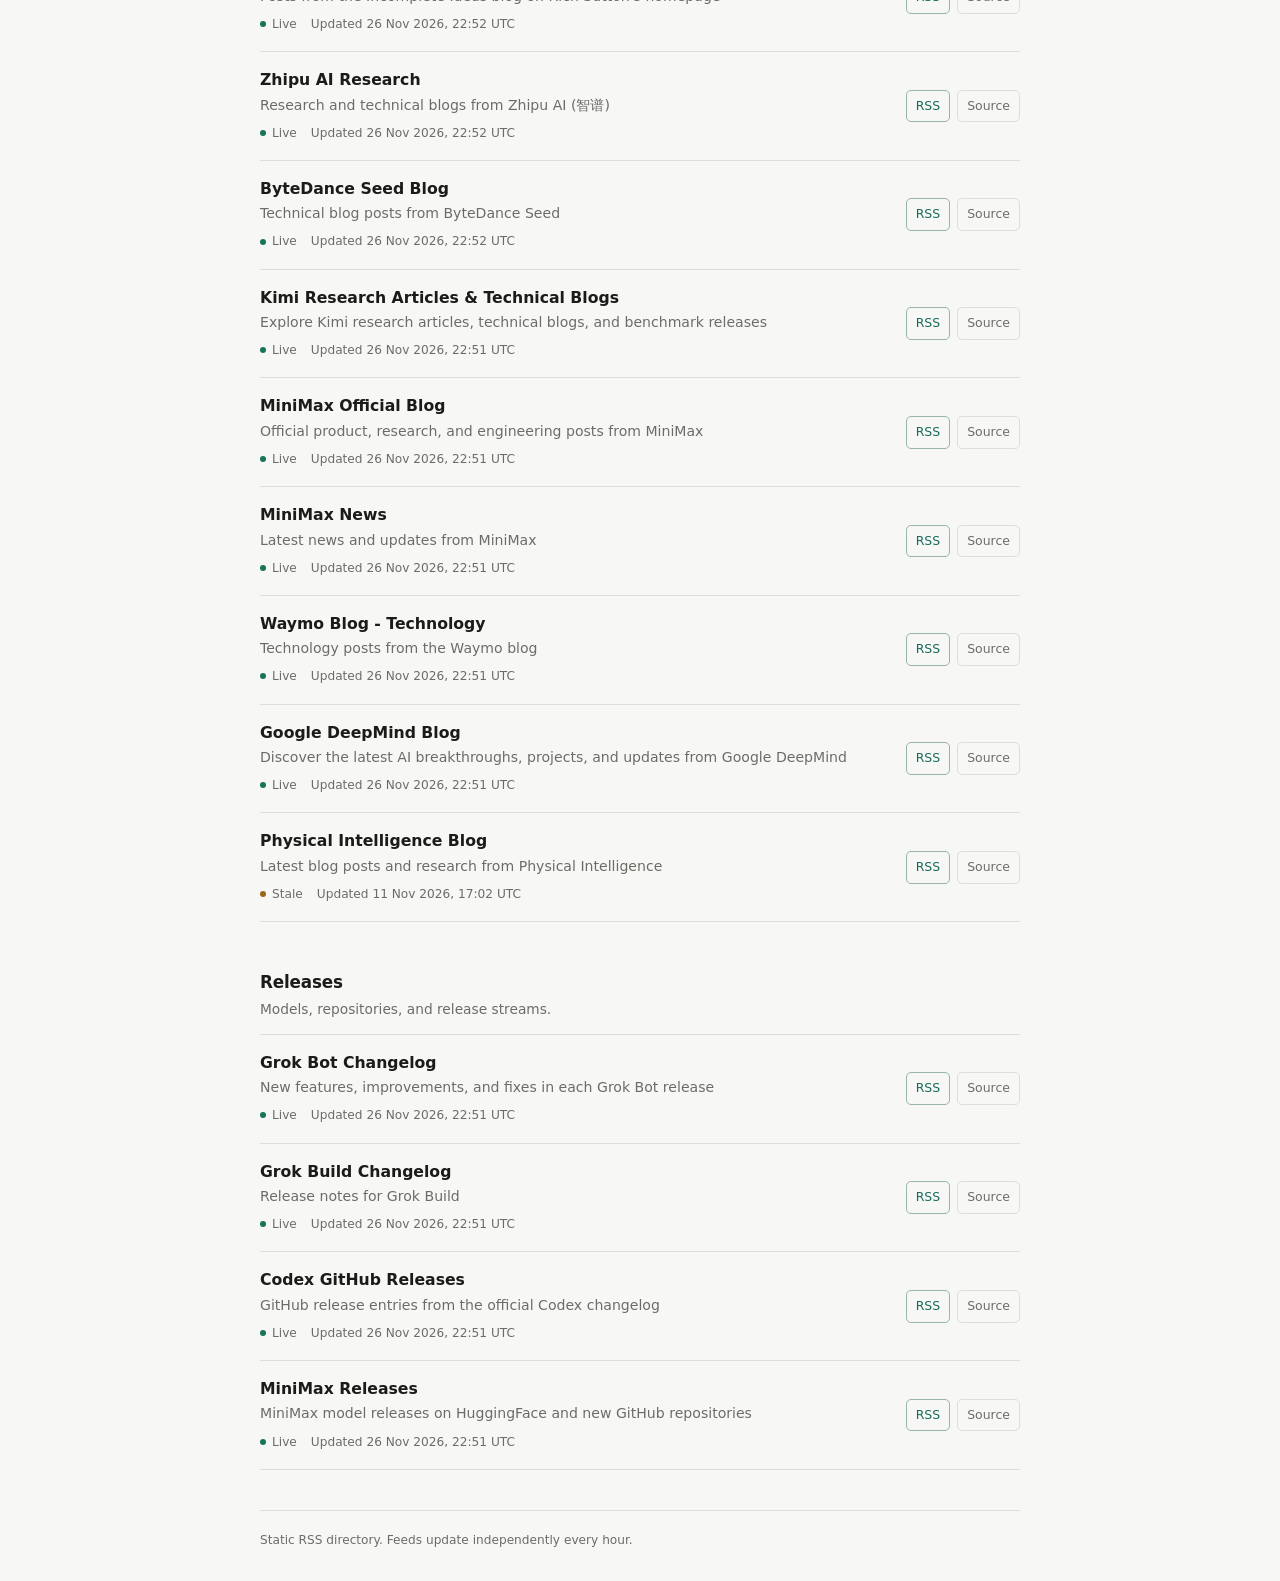
==== commit 59df5635: "🤖 Auto update RSS feeds 25ecda826db09d59125cd96cb3bda6d4c2ebffda" ====
--- a/index.html
+++ b/index.html
@@ -16,7 +16,7 @@
       <header class="site-header">
         <a class="site-title" href="https://yuanxianh.github.io/rss-feeds/">AI RSS Network</a>
         <p>A deployed RSS network for AI labs, research groups, and release channels.</p>
-        <p class="last-build">Latest successful build: 26 Nov 2026, 13:46 UTC</p>
+        <p class="last-build">Latest successful build: 26 Nov 2026, 22:52 UTC</p>
         <p class="subscribe-all"><a href="subscriptions.opml" download="subscriptions.opml">Download all subscriptions (OPML)</a></p>
       </header>
 
@@ -38,7 +38,7 @@
               <p>Research posts from DYNA Robotics on world-action models, dexterity, and production deployments</p>
               <div class="feed-meta">
                 <span class="status"><span class="status-dot" aria-hidden="true"></span>Live</span>
-                <span>Updated <time datetime="2026-11-26T13:46:05+00:00">26 Nov 2026, 13:46 UTC</time></span>
+                <span>Updated <time datetime="2026-11-26T22:52:16+00:00">26 Nov 2026, 22:52 UTC</time></span>
               </div>
             </div>
             <div class="feed-actions"><a class="action action-primary" href="dyna_research.xml">RSS</a><a class="action" href="https://www.dyna.co/research" rel="noopener">Source</a></div>
@@ -49,7 +49,7 @@
               <p>Research, open-source, and release posts from the Qwen Research Index</p>
               <div class="feed-meta">
                 <span class="status"><span class="status-dot" aria-hidden="true"></span>Live</span>
-                <span>Updated <time datetime="2026-11-26T13:46:00+00:00">26 Nov 2026, 13:46 UTC</time></span>
+                <span>Updated <time datetime="2026-11-26T22:52:11+00:00">26 Nov 2026, 22:52 UTC</time></span>
               </div>
             </div>
             <div class="feed-actions"><a class="action action-primary" href="qwen_research.xml">RSS</a><a class="action" href="https://qwen.ai/research" rel="noopener">Source</a></div>
@@ -60,7 +60,7 @@
               <p>Research publications and technical posts from Tencent Hunyuan (混元)</p>
               <div class="feed-meta">
                 <span class="status"><span class="status-dot" aria-hidden="true"></span>Live</span>
-                <span>Updated <time datetime="2026-11-26T13:45:58+00:00">26 Nov 2026, 13:45 UTC</time></span>
+                <span>Updated <time datetime="2026-11-26T22:52:09+00:00">26 Nov 2026, 22:52 UTC</time></span>
               </div>
             </div>
             <div class="feed-actions"><a class="action action-primary" href="hunyuan_research.xml">RSS</a><a class="action" href="https://hy.tencent.com/research" rel="noopener">Source</a></div>
@@ -71,7 +71,7 @@
               <p>Public research papers from ByteDance Seed</p>
               <div class="feed-meta">
                 <span class="status"><span class="status-dot" aria-hidden="true"></span>Live</span>
-                <span>Updated <time datetime="2026-11-26T13:45:52+00:00">26 Nov 2026, 13:45 UTC</time></span>
+                <span>Updated <time datetime="2026-11-26T22:52:03+00:00">26 Nov 2026, 22:52 UTC</time></span>
               </div>
             </div>
             <div class="feed-actions"><a class="action action-primary" href="seed_papers.xml">RSS</a><a class="action" href="https://seed.bytedance.com/zh/public_papers" rel="noopener">Source</a></div>
@@ -82,10 +82,21 @@
               <p>Research papers and technical reports from DeepSeek&#x27;s Research Index</p>
               <div class="feed-meta">
                 <span class="status"><span class="status-dot" aria-hidden="true"></span>Live</span>
-                <span>Updated <time datetime="2026-11-26T13:45:02+00:00">26 Nov 2026, 13:45 UTC</time></span>
+                <span>Updated <time datetime="2026-11-26T22:51:24+00:00">26 Nov 2026, 22:51 UTC</time></span>
               </div>
             </div>
             <div class="feed-actions"><a class="action action-primary" href="deepseek_research.xml">RSS</a><a class="action" href="https://www.deepseek.com/news/" rel="noopener">Source</a></div>
+          </article>
+          <article class="feed is-live" id="feed-research-openai-research-only">
+            <div class="feed-copy">
+              <h3>OpenAI Research</h3>
+              <p>Research posts filtered from the official OpenAI RSS feed</p>
+              <div class="feed-meta">
+                <span class="status"><span class="status-dot" aria-hidden="true"></span>Live</span>
+                <span>Updated <time datetime="2026-11-26T22:51:24+00:00">26 Nov 2026, 22:51 UTC</time></span>
+              </div>
+            </div>
+            <div class="feed-actions"><a class="action action-primary" href="openai_research_only.xml">RSS</a><a class="action" href="https://openai.com/news" rel="noopener">Source</a></div>
           </article>
           <article class="feed is-live" id="feed-research-meta-ai-research">
             <div class="feed-copy">
@@ -93,21 +104,10 @@
               <p>Latest research publications from Meta AI</p>
               <div class="feed-meta">
                 <span class="status"><span class="status-dot" aria-hidden="true"></span>Live</span>
-                <span>Updated <time datetime="2026-11-26T13:45:02+00:00">26 Nov 2026, 13:45 UTC</time></span>
+                <span>Updated <time datetime="2026-11-26T22:51:23+00:00">26 Nov 2026, 22:51 UTC</time></span>
               </div>
             </div>
             <div class="feed-actions"><a class="action action-primary" href="meta_ai_research.xml">RSS</a><a class="action" href="https://ai.meta.com/results/?content_types%5B0%5D=publication" rel="noopener">Source</a></div>
-          </article>
-          <article class="feed is-live" id="feed-research-openai-research-only">
-            <div class="feed-copy">
-              <h3>OpenAI Research</h3>
-              <p>Research posts filtered from the official OpenAI RSS feed</p>
-              <div class="feed-meta">
-                <span class="status"><span class="status-dot" aria-hidden="true"></span>Live</span>
-                <span>Updated <time datetime="2026-11-26T13:45:02+00:00">26 Nov 2026, 13:45 UTC</time></span>
-              </div>
-            </div>
-            <div class="feed-actions"><a class="action action-primary" href="openai_research_only.xml">RSS</a><a class="action" href="https://openai.com/news" rel="noopener">Source</a></div>
           </article>
           <article class="feed is-live" id="feed-research-waymo-research">
             <div class="feed-copy">
@@ -115,7 +115,7 @@
               <p>Latest research publications from Waymo</p>
               <div class="feed-meta">
                 <span class="status"><span class="status-dot" aria-hidden="true"></span>Live</span>
-                <span>Updated <time datetime="2026-11-26T13:44:58+00:00">26 Nov 2026, 13:44 UTC</time></span>
+                <span>Updated <time datetime="2026-11-26T22:51:19+00:00">26 Nov 2026, 22:51 UTC</time></span>
               </div>
             </div>
             <div class="feed-actions"><a class="action action-primary" href="waymo_research.xml">RSS</a><a class="action" href="https://waymo.com/intl/zh-cn/research/" rel="noopener">Source</a></div>
@@ -127,27 +127,27 @@
           <p>Engineering, product, and company writing.</p>
         </header>
         <div class="feed-list">
+          <article class="feed is-live" id="feed-blogs-worldlabs-blog">
+            <div class="feed-copy">
+              <h3>World Labs Blog</h3>
+              <p>Research, product, and company updates from World Labs</p>
+              <div class="feed-meta">
+                <span class="status"><span class="status-dot" aria-hidden="true"></span>Live</span>
+                <span>Updated <time datetime="2026-11-26T22:52:16+00:00">26 Nov 2026, 22:52 UTC</time></span>
+              </div>
+            </div>
+            <div class="feed-actions"><a class="action action-primary" href="worldlabs_blog.xml">RSS</a><a class="action" href="https://www.worldlabs.ai/blog" rel="noopener">Source</a></div>
+          </article>
           <article class="feed is-live" id="feed-blogs-incompleteideas-blog">
             <div class="feed-copy">
               <h3>Incomplete Ideas Blog</h3>
               <p>Posts from the Incomplete Ideas blog on Rich Sutton&#x27;s homepage</p>
               <div class="feed-meta">
                 <span class="status"><span class="status-dot" aria-hidden="true"></span>Live</span>
-                <span>Updated <time datetime="2026-11-26T13:46:05+00:00">26 Nov 2026, 13:46 UTC</time></span>
+                <span>Updated <time datetime="2026-11-26T22:52:15+00:00">26 Nov 2026, 22:52 UTC</time></span>
               </div>
             </div>
             <div class="feed-actions"><a class="action action-primary" href="incompleteideas_blog.xml">RSS</a><a class="action" href="http://www.incompleteideas.net/" rel="noopener">Source</a></div>
-          </article>
-          <article class="feed is-live" id="feed-blogs-worldlabs-blog">
-            <div class="feed-copy">
-              <h3>World Labs Blog</h3>
-              <p>Research, product, and company updates from World Labs</p>
-              <div class="feed-meta">
-                <span class="status"><span class="status-dot" aria-hidden="true"></span>Live</span>
-                <span>Updated <time datetime="2026-11-26T13:46:05+00:00">26 Nov 2026, 13:46 UTC</time></span>
-              </div>
-            </div>
-            <div class="feed-actions"><a class="action action-primary" href="worldlabs_blog.xml">RSS</a><a class="action" href="https://www.worldlabs.ai/blog" rel="noopener">Source</a></div>
           </article>
           <article class="feed is-live" id="feed-blogs-zhipu-research">
             <div class="feed-copy">
@@ -155,7 +155,7 @@
               <p>Research and technical blogs from Zhipu AI (智谱)</p>
               <div class="feed-meta">
                 <span class="status"><span class="status-dot" aria-hidden="true"></span>Live</span>
-                <span>Updated <time datetime="2026-11-26T13:45:56+00:00">26 Nov 2026, 13:45 UTC</time></span>
+                <span>Updated <time datetime="2026-11-26T22:52:07+00:00">26 Nov 2026, 22:52 UTC</time></span>
               </div>
             </div>
             <div class="feed-actions"><a class="action action-primary" href="zhipu_research.xml">RSS</a><a class="action" href="https://www.zhipuai.cn/zh/research" rel="noopener">Source</a></div>
@@ -166,7 +166,7 @@
               <p>Technical blog posts from ByteDance Seed</p>
               <div class="feed-meta">
                 <span class="status"><span class="status-dot" aria-hidden="true"></span>Live</span>
-                <span>Updated <time datetime="2026-11-26T13:45:51+00:00">26 Nov 2026, 13:45 UTC</time></span>
+                <span>Updated <time datetime="2026-11-26T22:52:01+00:00">26 Nov 2026, 22:52 UTC</time></span>
               </div>
             </div>
             <div class="feed-actions"><a class="action action-primary" href="seed_blog.xml">RSS</a><a class="action" href="https://seed.bytedance.com/zh/blog" rel="noopener">Source</a></div>
@@ -177,7 +177,7 @@
               <p>Explore Kimi research articles, technical blogs, and benchmark releases</p>
               <div class="feed-meta">
                 <span class="status"><span class="status-dot" aria-hidden="true"></span>Live</span>
-                <span>Updated <time datetime="2026-11-26T13:45:47+00:00">26 Nov 2026, 13:45 UTC</time></span>
+                <span>Updated <time datetime="2026-11-26T22:51:59+00:00">26 Nov 2026, 22:51 UTC</time></span>
               </div>
             </div>
             <div class="feed-actions"><a class="action action-primary" href="kimi_blog.xml">RSS</a><a class="action" href="https://www.kimi.ai/blog/" rel="noopener">Source</a></div>
@@ -188,7 +188,7 @@
               <p>Official product, research, and engineering posts from MiniMax</p>
               <div class="feed-meta">
                 <span class="status"><span class="status-dot" aria-hidden="true"></span>Live</span>
-                <span>Updated <time datetime="2026-11-26T13:45:35+00:00">26 Nov 2026, 13:45 UTC</time></span>
+                <span>Updated <time datetime="2026-11-26T22:51:47+00:00">26 Nov 2026, 22:51 UTC</time></span>
               </div>
             </div>
             <div class="feed-actions"><a class="action action-primary" href="minimax_official_blog.xml">RSS</a><a class="action" href="https://www.minimax.io/blog" rel="noopener">Source</a></div>
@@ -199,7 +199,7 @@
               <p>Latest news and updates from MiniMax</p>
               <div class="feed-meta">
                 <span class="status"><span class="status-dot" aria-hidden="true"></span>Live</span>
-                <span>Updated <time datetime="2026-11-26T13:45:26+00:00">26 Nov 2026, 13:45 UTC</time></span>
+                <span>Updated <time datetime="2026-11-26T22:51:37+00:00">26 Nov 2026, 22:51 UTC</time></span>
               </div>
             </div>
             <div class="feed-actions"><a class="action action-primary" href="minimax_blog.xml">RSS</a><a class="action" href="https://www.minimax.io/news" rel="noopener">Source</a></div>
@@ -210,7 +210,7 @@
               <p>Technology posts from the Waymo blog</p>
               <div class="feed-meta">
                 <span class="status"><span class="status-dot" aria-hidden="true"></span>Live</span>
-                <span>Updated <time datetime="2026-11-26T13:45:04+00:00">26 Nov 2026, 13:45 UTC</time></span>
+                <span>Updated <time datetime="2026-11-26T22:51:24+00:00">26 Nov 2026, 22:51 UTC</time></span>
               </div>
             </div>
             <div class="feed-actions"><a class="action action-primary" href="waymo_blog_tech.xml">RSS</a><a class="action" href="https://waymo.com/blog/search/?t=Technology" rel="noopener">Source</a></div>
@@ -221,7 +221,7 @@
               <p>Discover the latest AI breakthroughs, projects, and updates from Google DeepMind</p>
               <div class="feed-meta">
                 <span class="status"><span class="status-dot" aria-hidden="true"></span>Live</span>
-                <span>Updated <time datetime="2026-11-26T13:44:58+00:00">26 Nov 2026, 13:44 UTC</time></span>
+                <span>Updated <time datetime="2026-11-26T22:51:19+00:00">26 Nov 2026, 22:51 UTC</time></span>
               </div>
             </div>
             <div class="feed-actions"><a class="action action-primary" href="deepmind_blog.xml">RSS</a><a class="action" href="https://deepmind.google/blog/" rel="noopener">Source</a></div>
@@ -250,7 +250,7 @@
               <p>New features, improvements, and fixes in each Grok Bot release</p>
               <div class="feed-meta">
                 <span class="status"><span class="status-dot" aria-hidden="true"></span>Live</span>
-                <span>Updated <time datetime="2026-11-26T13:45:39+00:00">26 Nov 2026, 13:45 UTC</time></span>
+                <span>Updated <time datetime="2026-11-26T22:51:51+00:00">26 Nov 2026, 22:51 UTC</time></span>
               </div>
             </div>
             <div class="feed-actions"><a class="action action-primary" href="grok_bot_changelog.xml">RSS</a><a class="action" href="https://x.ai/changelog/bot" rel="noopener">Source</a></div>
@@ -261,7 +261,7 @@
               <p>Release notes for Grok Build</p>
               <div class="feed-meta">
                 <span class="status"><span class="status-dot" aria-hidden="true"></span>Live</span>
-                <span>Updated <time datetime="2026-11-26T13:45:39+00:00">26 Nov 2026, 13:45 UTC</time></span>
+                <span>Updated <time datetime="2026-11-26T22:51:51+00:00">26 Nov 2026, 22:51 UTC</time></span>
               </div>
             </div>
             <div class="feed-actions"><a class="action action-primary" href="grok_build_changelog.xml">RSS</a><a class="action" href="https://x.ai/changelog/build" rel="noopener">Source</a></div>
@@ -272,7 +272,7 @@
               <p>GitHub release entries from the official Codex changelog</p>
               <div class="feed-meta">
                 <span class="status"><span class="status-dot" aria-hidden="true"></span>Live</span>
-                <span>Updated <time datetime="2026-11-26T13:45:38+00:00">26 Nov 2026, 13:45 UTC</time></span>
+                <span>Updated <time datetime="2026-11-26T22:51:50+00:00">26 Nov 2026, 22:51 UTC</time></span>
               </div>
             </div>
             <div class="feed-actions"><a class="action action-primary" href="codex_github_releases.xml">RSS</a><a class="action" href="https://developers.openai.com/codex/changelog#github-release" rel="noopener">Source</a></div>
@@ -283,7 +283,7 @@
               <p>MiniMax model releases on HuggingFace and new GitHub repositories</p>
               <div class="feed-meta">
                 <span class="status"><span class="status-dot" aria-hidden="true"></span>Live</span>
-                <span>Updated <time datetime="2026-11-26T13:45:36+00:00">26 Nov 2026, 13:45 UTC</time></span>
+                <span>Updated <time datetime="2026-11-26T22:51:48+00:00">26 Nov 2026, 22:51 UTC</time></span>
               </div>
             </div>
             <div class="feed-actions"><a class="action action-primary" href="minimax_releases.xml">RSS</a><a class="action" href="https://huggingface.co/MiniMaxAI" rel="noopener">Source</a></div>
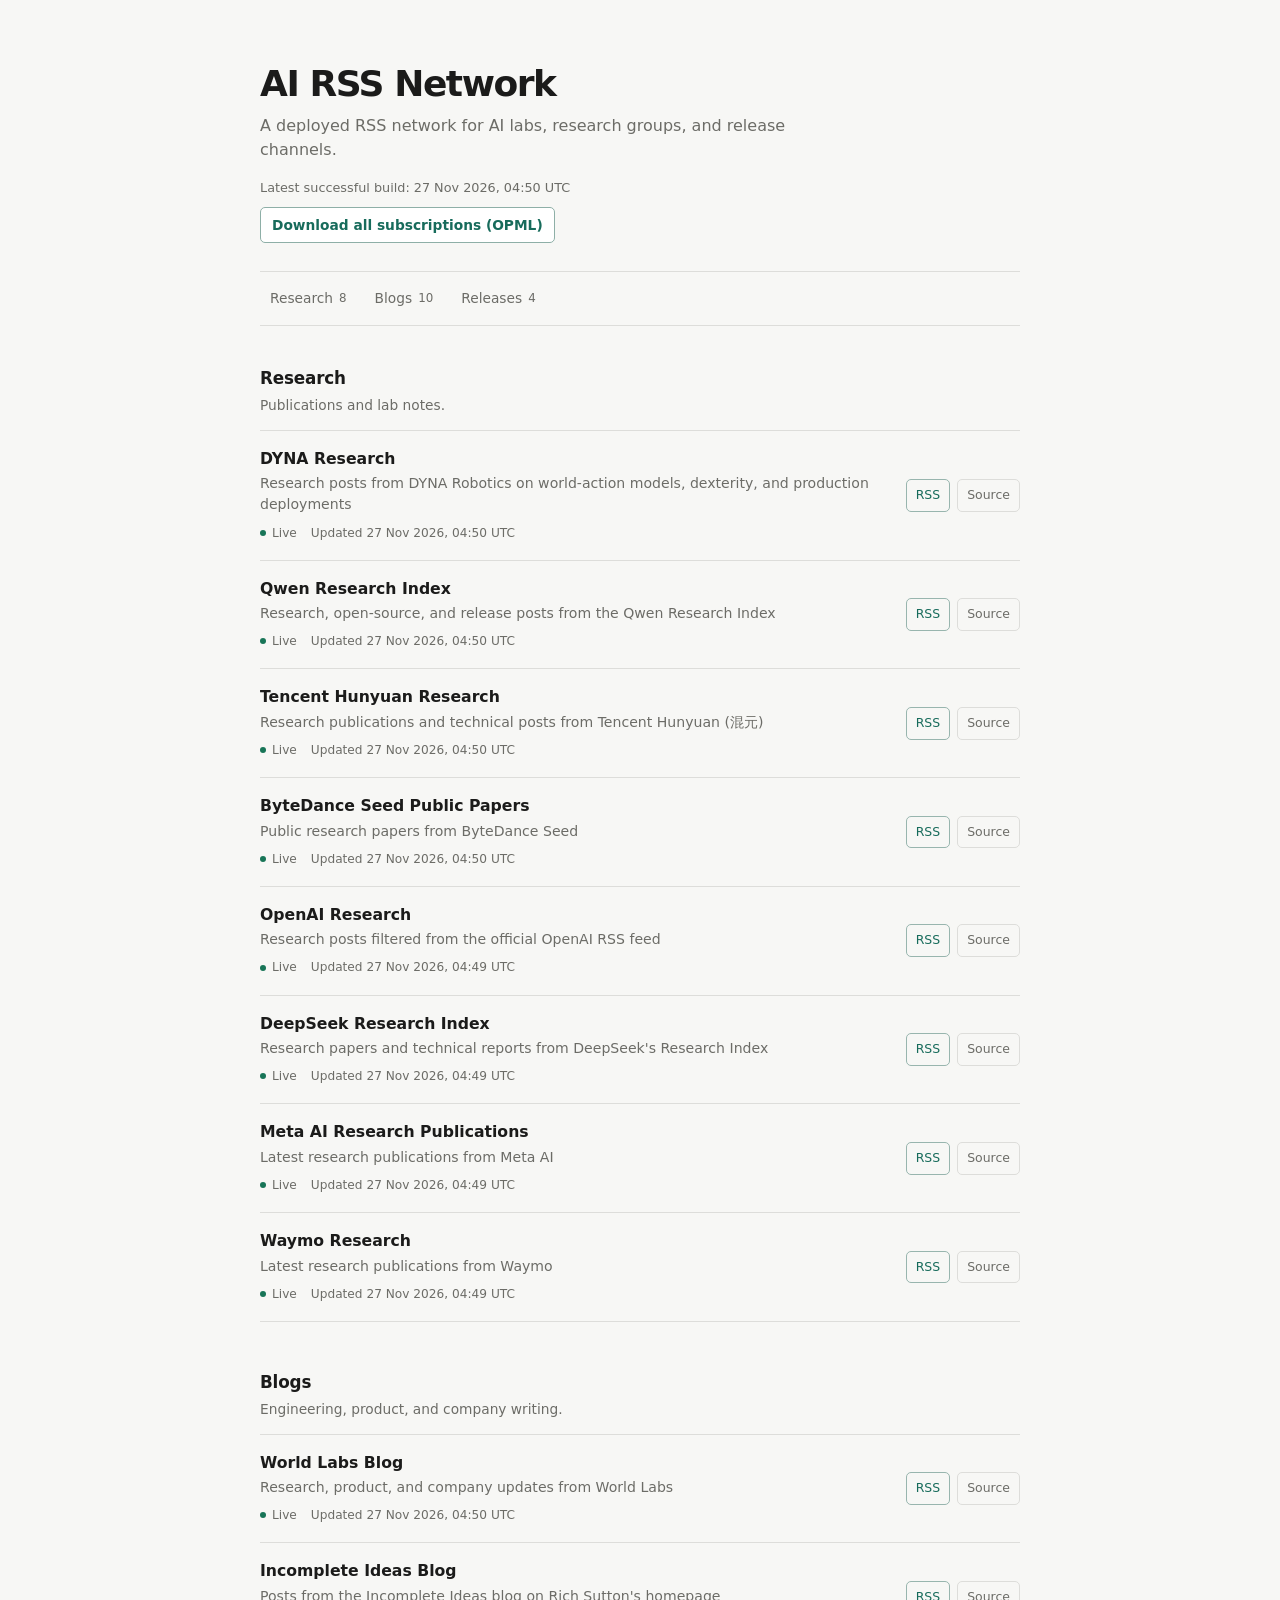
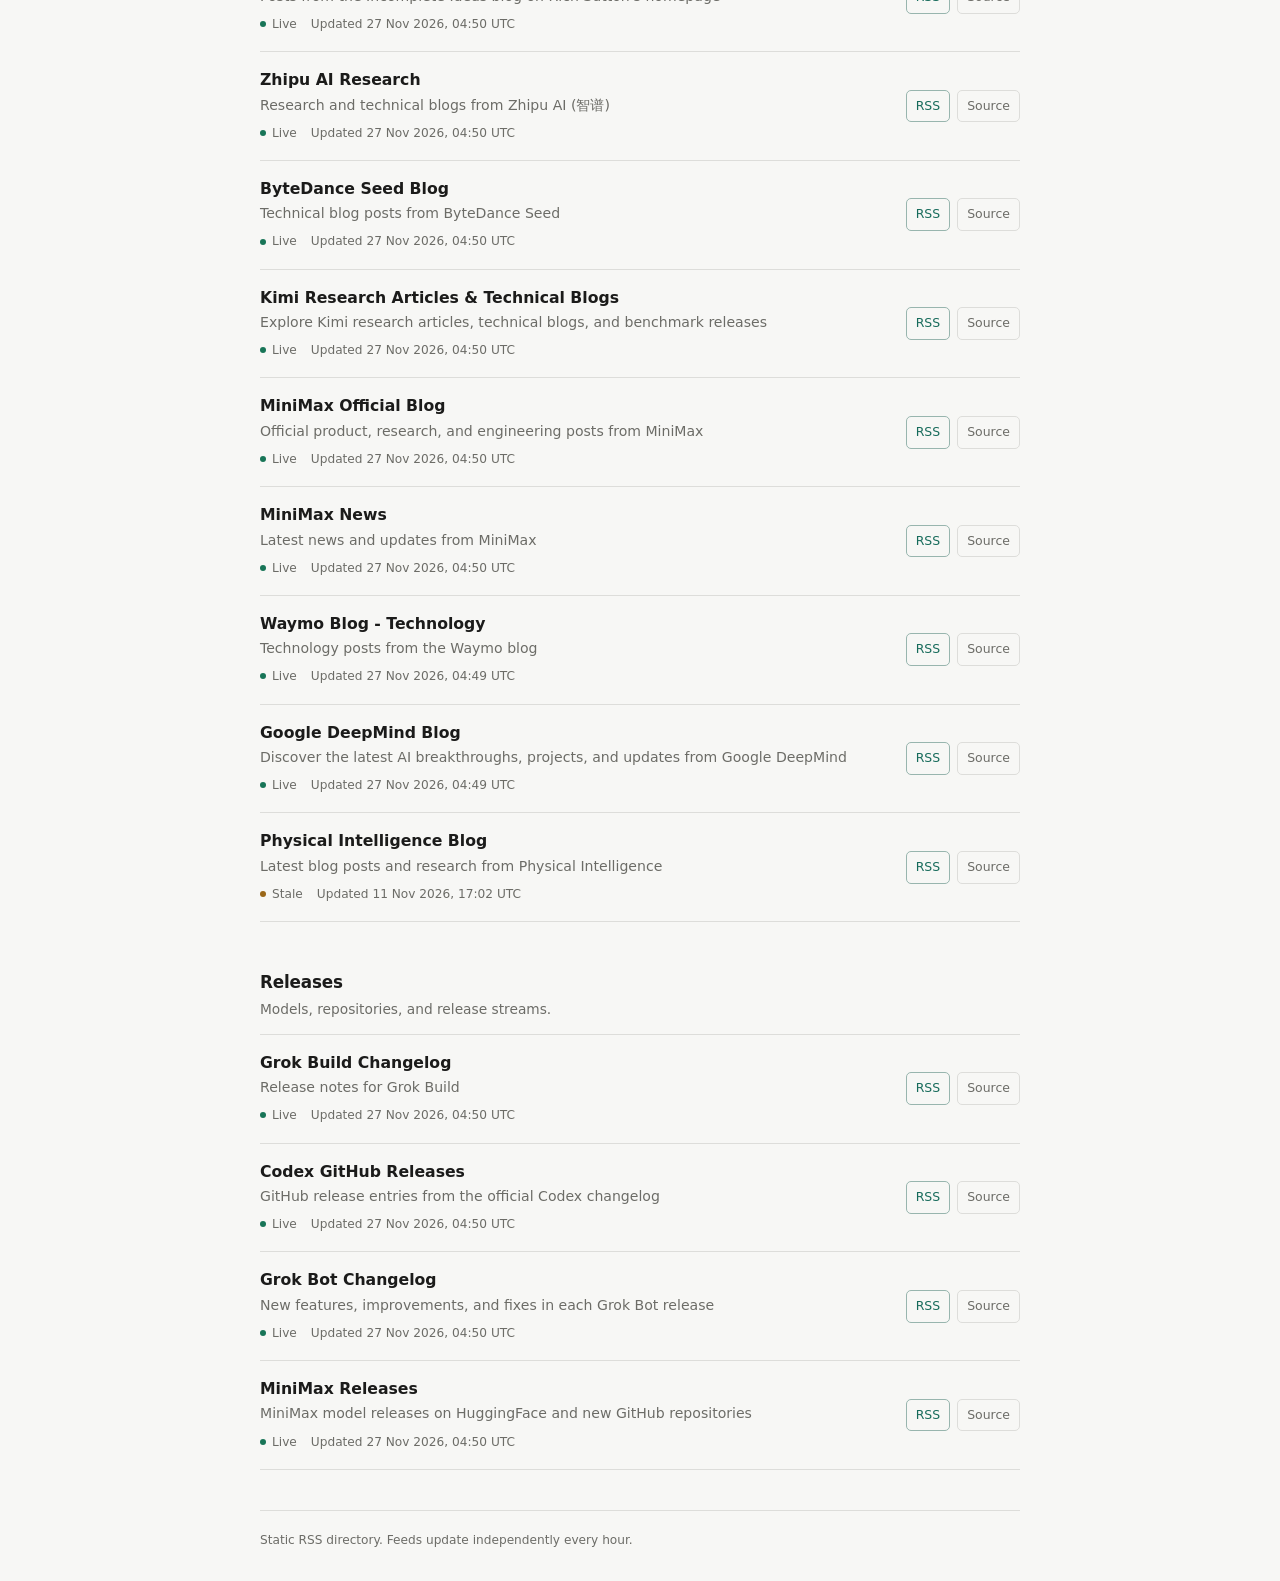
==== commit 4d7c39c4: "🤖 Auto update RSS feeds 25ecda826db09d59125cd96cb3bda6d4c2ebffda" ====
--- a/index.html
+++ b/index.html
@@ -16,7 +16,7 @@
       <header class="site-header">
         <a class="site-title" href="https://yuanxianh.github.io/rss-feeds/">AI RSS Network</a>
         <p>A deployed RSS network for AI labs, research groups, and release channels.</p>
-        <p class="last-build">Latest successful build: 26 Nov 2026, 22:52 UTC</p>
+        <p class="last-build">Latest successful build: 27 Nov 2026, 04:50 UTC</p>
         <p class="subscribe-all"><a href="subscriptions.opml" download="subscriptions.opml">Download all subscriptions (OPML)</a></p>
       </header>
 
@@ -38,7 +38,7 @@
               <p>Research posts from DYNA Robotics on world-action models, dexterity, and production deployments</p>
               <div class="feed-meta">
                 <span class="status"><span class="status-dot" aria-hidden="true"></span>Live</span>
-                <span>Updated <time datetime="2026-11-26T22:52:16+00:00">26 Nov 2026, 22:52 UTC</time></span>
+                <span>Updated <time datetime="2026-11-27T04:50:45+00:00">27 Nov 2026, 04:50 UTC</time></span>
               </div>
             </div>
             <div class="feed-actions"><a class="action action-primary" href="dyna_research.xml">RSS</a><a class="action" href="https://www.dyna.co/research" rel="noopener">Source</a></div>
@@ -49,7 +49,7 @@
               <p>Research, open-source, and release posts from the Qwen Research Index</p>
               <div class="feed-meta">
                 <span class="status"><span class="status-dot" aria-hidden="true"></span>Live</span>
-                <span>Updated <time datetime="2026-11-26T22:52:11+00:00">26 Nov 2026, 22:52 UTC</time></span>
+                <span>Updated <time datetime="2026-11-27T04:50:39+00:00">27 Nov 2026, 04:50 UTC</time></span>
               </div>
             </div>
             <div class="feed-actions"><a class="action action-primary" href="qwen_research.xml">RSS</a><a class="action" href="https://qwen.ai/research" rel="noopener">Source</a></div>
@@ -60,7 +60,7 @@
               <p>Research publications and technical posts from Tencent Hunyuan (混元)</p>
               <div class="feed-meta">
                 <span class="status"><span class="status-dot" aria-hidden="true"></span>Live</span>
-                <span>Updated <time datetime="2026-11-26T22:52:09+00:00">26 Nov 2026, 22:52 UTC</time></span>
+                <span>Updated <time datetime="2026-11-27T04:50:38+00:00">27 Nov 2026, 04:50 UTC</time></span>
               </div>
             </div>
             <div class="feed-actions"><a class="action action-primary" href="hunyuan_research.xml">RSS</a><a class="action" href="https://hy.tencent.com/research" rel="noopener">Source</a></div>
@@ -71,10 +71,21 @@
               <p>Public research papers from ByteDance Seed</p>
               <div class="feed-meta">
                 <span class="status"><span class="status-dot" aria-hidden="true"></span>Live</span>
-                <span>Updated <time datetime="2026-11-26T22:52:03+00:00">26 Nov 2026, 22:52 UTC</time></span>
+                <span>Updated <time datetime="2026-11-27T04:50:31+00:00">27 Nov 2026, 04:50 UTC</time></span>
               </div>
             </div>
             <div class="feed-actions"><a class="action action-primary" href="seed_papers.xml">RSS</a><a class="action" href="https://seed.bytedance.com/zh/public_papers" rel="noopener">Source</a></div>
+          </article>
+          <article class="feed is-live" id="feed-research-openai-research-only">
+            <div class="feed-copy">
+              <h3>OpenAI Research</h3>
+              <p>Research posts filtered from the official OpenAI RSS feed</p>
+              <div class="feed-meta">
+                <span class="status"><span class="status-dot" aria-hidden="true"></span>Live</span>
+                <span>Updated <time datetime="2026-11-27T04:49:41+00:00">27 Nov 2026, 04:49 UTC</time></span>
+              </div>
+            </div>
+            <div class="feed-actions"><a class="action action-primary" href="openai_research_only.xml">RSS</a><a class="action" href="https://openai.com/news" rel="noopener">Source</a></div>
           </article>
           <article class="feed is-live" id="feed-research-deepseek-research">
             <div class="feed-copy">
@@ -82,21 +93,10 @@
               <p>Research papers and technical reports from DeepSeek&#x27;s Research Index</p>
               <div class="feed-meta">
                 <span class="status"><span class="status-dot" aria-hidden="true"></span>Live</span>
-                <span>Updated <time datetime="2026-11-26T22:51:24+00:00">26 Nov 2026, 22:51 UTC</time></span>
+                <span>Updated <time datetime="2026-11-27T04:49:40+00:00">27 Nov 2026, 04:49 UTC</time></span>
               </div>
             </div>
             <div class="feed-actions"><a class="action action-primary" href="deepseek_research.xml">RSS</a><a class="action" href="https://www.deepseek.com/news/" rel="noopener">Source</a></div>
-          </article>
-          <article class="feed is-live" id="feed-research-openai-research-only">
-            <div class="feed-copy">
-              <h3>OpenAI Research</h3>
-              <p>Research posts filtered from the official OpenAI RSS feed</p>
-              <div class="feed-meta">
-                <span class="status"><span class="status-dot" aria-hidden="true"></span>Live</span>
-                <span>Updated <time datetime="2026-11-26T22:51:24+00:00">26 Nov 2026, 22:51 UTC</time></span>
-              </div>
-            </div>
-            <div class="feed-actions"><a class="action action-primary" href="openai_research_only.xml">RSS</a><a class="action" href="https://openai.com/news" rel="noopener">Source</a></div>
           </article>
           <article class="feed is-live" id="feed-research-meta-ai-research">
             <div class="feed-copy">
@@ -104,7 +104,7 @@
               <p>Latest research publications from Meta AI</p>
               <div class="feed-meta">
                 <span class="status"><span class="status-dot" aria-hidden="true"></span>Live</span>
-                <span>Updated <time datetime="2026-11-26T22:51:23+00:00">26 Nov 2026, 22:51 UTC</time></span>
+                <span>Updated <time datetime="2026-11-27T04:49:40+00:00">27 Nov 2026, 04:49 UTC</time></span>
               </div>
             </div>
             <div class="feed-actions"><a class="action action-primary" href="meta_ai_research.xml">RSS</a><a class="action" href="https://ai.meta.com/results/?content_types%5B0%5D=publication" rel="noopener">Source</a></div>
@@ -115,7 +115,7 @@
               <p>Latest research publications from Waymo</p>
               <div class="feed-meta">
                 <span class="status"><span class="status-dot" aria-hidden="true"></span>Live</span>
-                <span>Updated <time datetime="2026-11-26T22:51:19+00:00">26 Nov 2026, 22:51 UTC</time></span>
+                <span>Updated <time datetime="2026-11-27T04:49:37+00:00">27 Nov 2026, 04:49 UTC</time></span>
               </div>
             </div>
             <div class="feed-actions"><a class="action action-primary" href="waymo_research.xml">RSS</a><a class="action" href="https://waymo.com/intl/zh-cn/research/" rel="noopener">Source</a></div>
@@ -133,7 +133,7 @@
               <p>Research, product, and company updates from World Labs</p>
               <div class="feed-meta">
                 <span class="status"><span class="status-dot" aria-hidden="true"></span>Live</span>
-                <span>Updated <time datetime="2026-11-26T22:52:16+00:00">26 Nov 2026, 22:52 UTC</time></span>
+                <span>Updated <time datetime="2026-11-27T04:50:45+00:00">27 Nov 2026, 04:50 UTC</time></span>
               </div>
             </div>
             <div class="feed-actions"><a class="action action-primary" href="worldlabs_blog.xml">RSS</a><a class="action" href="https://www.worldlabs.ai/blog" rel="noopener">Source</a></div>
@@ -144,7 +144,7 @@
               <p>Posts from the Incomplete Ideas blog on Rich Sutton&#x27;s homepage</p>
               <div class="feed-meta">
                 <span class="status"><span class="status-dot" aria-hidden="true"></span>Live</span>
-                <span>Updated <time datetime="2026-11-26T22:52:15+00:00">26 Nov 2026, 22:52 UTC</time></span>
+                <span>Updated <time datetime="2026-11-27T04:50:44+00:00">27 Nov 2026, 04:50 UTC</time></span>
               </div>
             </div>
             <div class="feed-actions"><a class="action action-primary" href="incompleteideas_blog.xml">RSS</a><a class="action" href="http://www.incompleteideas.net/" rel="noopener">Source</a></div>
@@ -155,7 +155,7 @@
               <p>Research and technical blogs from Zhipu AI (智谱)</p>
               <div class="feed-meta">
                 <span class="status"><span class="status-dot" aria-hidden="true"></span>Live</span>
-                <span>Updated <time datetime="2026-11-26T22:52:07+00:00">26 Nov 2026, 22:52 UTC</time></span>
+                <span>Updated <time datetime="2026-11-27T04:50:36+00:00">27 Nov 2026, 04:50 UTC</time></span>
               </div>
             </div>
             <div class="feed-actions"><a class="action action-primary" href="zhipu_research.xml">RSS</a><a class="action" href="https://www.zhipuai.cn/zh/research" rel="noopener">Source</a></div>
@@ -166,7 +166,7 @@
               <p>Technical blog posts from ByteDance Seed</p>
               <div class="feed-meta">
                 <span class="status"><span class="status-dot" aria-hidden="true"></span>Live</span>
-                <span>Updated <time datetime="2026-11-26T22:52:01+00:00">26 Nov 2026, 22:52 UTC</time></span>
+                <span>Updated <time datetime="2026-11-27T04:50:30+00:00">27 Nov 2026, 04:50 UTC</time></span>
               </div>
             </div>
             <div class="feed-actions"><a class="action action-primary" href="seed_blog.xml">RSS</a><a class="action" href="https://seed.bytedance.com/zh/blog" rel="noopener">Source</a></div>
@@ -177,7 +177,7 @@
               <p>Explore Kimi research articles, technical blogs, and benchmark releases</p>
               <div class="feed-meta">
                 <span class="status"><span class="status-dot" aria-hidden="true"></span>Live</span>
-                <span>Updated <time datetime="2026-11-26T22:51:59+00:00">26 Nov 2026, 22:51 UTC</time></span>
+                <span>Updated <time datetime="2026-11-27T04:50:28+00:00">27 Nov 2026, 04:50 UTC</time></span>
               </div>
             </div>
             <div class="feed-actions"><a class="action action-primary" href="kimi_blog.xml">RSS</a><a class="action" href="https://www.kimi.ai/blog/" rel="noopener">Source</a></div>
@@ -188,7 +188,7 @@
               <p>Official product, research, and engineering posts from MiniMax</p>
               <div class="feed-meta">
                 <span class="status"><span class="status-dot" aria-hidden="true"></span>Live</span>
-                <span>Updated <time datetime="2026-11-26T22:51:47+00:00">26 Nov 2026, 22:51 UTC</time></span>
+                <span>Updated <time datetime="2026-11-27T04:50:13+00:00">27 Nov 2026, 04:50 UTC</time></span>
               </div>
             </div>
             <div class="feed-actions"><a class="action action-primary" href="minimax_official_blog.xml">RSS</a><a class="action" href="https://www.minimax.io/blog" rel="noopener">Source</a></div>
@@ -199,7 +199,7 @@
               <p>Latest news and updates from MiniMax</p>
               <div class="feed-meta">
                 <span class="status"><span class="status-dot" aria-hidden="true"></span>Live</span>
-                <span>Updated <time datetime="2026-11-26T22:51:37+00:00">26 Nov 2026, 22:51 UTC</time></span>
+                <span>Updated <time datetime="2026-11-27T04:50:03+00:00">27 Nov 2026, 04:50 UTC</time></span>
               </div>
             </div>
             <div class="feed-actions"><a class="action action-primary" href="minimax_blog.xml">RSS</a><a class="action" href="https://www.minimax.io/news" rel="noopener">Source</a></div>
@@ -210,7 +210,7 @@
               <p>Technology posts from the Waymo blog</p>
               <div class="feed-meta">
                 <span class="status"><span class="status-dot" aria-hidden="true"></span>Live</span>
-                <span>Updated <time datetime="2026-11-26T22:51:24+00:00">26 Nov 2026, 22:51 UTC</time></span>
+                <span>Updated <time datetime="2026-11-27T04:49:41+00:00">27 Nov 2026, 04:49 UTC</time></span>
               </div>
             </div>
             <div class="feed-actions"><a class="action action-primary" href="waymo_blog_tech.xml">RSS</a><a class="action" href="https://waymo.com/blog/search/?t=Technology" rel="noopener">Source</a></div>
@@ -221,7 +221,7 @@
               <p>Discover the latest AI breakthroughs, projects, and updates from Google DeepMind</p>
               <div class="feed-meta">
                 <span class="status"><span class="status-dot" aria-hidden="true"></span>Live</span>
-                <span>Updated <time datetime="2026-11-26T22:51:19+00:00">26 Nov 2026, 22:51 UTC</time></span>
+                <span>Updated <time datetime="2026-11-27T04:49:36+00:00">27 Nov 2026, 04:49 UTC</time></span>
               </div>
             </div>
             <div class="feed-actions"><a class="action action-primary" href="deepmind_blog.xml">RSS</a><a class="action" href="https://deepmind.google/blog/" rel="noopener">Source</a></div>
@@ -244,38 +244,38 @@
           <p>Models, repositories, and release streams.</p>
         </header>
         <div class="feed-list">
+          <article class="feed is-live" id="feed-releases-grok-build-changelog">
+            <div class="feed-copy">
+              <h3>Grok Build Changelog</h3>
+              <p>Release notes for Grok Build</p>
+              <div class="feed-meta">
+                <span class="status"><span class="status-dot" aria-hidden="true"></span>Live</span>
+                <span>Updated <time datetime="2026-11-27T04:50:17+00:00">27 Nov 2026, 04:50 UTC</time></span>
+              </div>
+            </div>
+            <div class="feed-actions"><a class="action action-primary" href="grok_build_changelog.xml">RSS</a><a class="action" href="https://x.ai/changelog/build" rel="noopener">Source</a></div>
+          </article>
+          <article class="feed is-live" id="feed-releases-codex-github-releases">
+            <div class="feed-copy">
+              <h3>Codex GitHub Releases</h3>
+              <p>GitHub release entries from the official Codex changelog</p>
+              <div class="feed-meta">
+                <span class="status"><span class="status-dot" aria-hidden="true"></span>Live</span>
+                <span>Updated <time datetime="2026-11-27T04:50:16+00:00">27 Nov 2026, 04:50 UTC</time></span>
+              </div>
+            </div>
+            <div class="feed-actions"><a class="action action-primary" href="codex_github_releases.xml">RSS</a><a class="action" href="https://developers.openai.com/codex/changelog#github-release" rel="noopener">Source</a></div>
+          </article>
           <article class="feed is-live" id="feed-releases-grok-bot-changelog">
             <div class="feed-copy">
               <h3>Grok Bot Changelog</h3>
               <p>New features, improvements, and fixes in each Grok Bot release</p>
               <div class="feed-meta">
                 <span class="status"><span class="status-dot" aria-hidden="true"></span>Live</span>
-                <span>Updated <time datetime="2026-11-26T22:51:51+00:00">26 Nov 2026, 22:51 UTC</time></span>
+                <span>Updated <time datetime="2026-11-27T04:50:16+00:00">27 Nov 2026, 04:50 UTC</time></span>
               </div>
             </div>
             <div class="feed-actions"><a class="action action-primary" href="grok_bot_changelog.xml">RSS</a><a class="action" href="https://x.ai/changelog/bot" rel="noopener">Source</a></div>
-          </article>
-          <article class="feed is-live" id="feed-releases-grok-build-changelog">
-            <div class="feed-copy">
-              <h3>Grok Build Changelog</h3>
-              <p>Release notes for Grok Build</p>
-              <div class="feed-meta">
-                <span class="status"><span class="status-dot" aria-hidden="true"></span>Live</span>
-                <span>Updated <time datetime="2026-11-26T22:51:51+00:00">26 Nov 2026, 22:51 UTC</time></span>
-              </div>
-            </div>
-            <div class="feed-actions"><a class="action action-primary" href="grok_build_changelog.xml">RSS</a><a class="action" href="https://x.ai/changelog/build" rel="noopener">Source</a></div>
-          </article>
-          <article class="feed is-live" id="feed-releases-codex-github-releases">
-            <div class="feed-copy">
-              <h3>Codex GitHub Releases</h3>
-              <p>GitHub release entries from the official Codex changelog</p>
-              <div class="feed-meta">
-                <span class="status"><span class="status-dot" aria-hidden="true"></span>Live</span>
-                <span>Updated <time datetime="2026-11-26T22:51:50+00:00">26 Nov 2026, 22:51 UTC</time></span>
-              </div>
-            </div>
-            <div class="feed-actions"><a class="action action-primary" href="codex_github_releases.xml">RSS</a><a class="action" href="https://developers.openai.com/codex/changelog#github-release" rel="noopener">Source</a></div>
           </article>
           <article class="feed is-live" id="feed-releases-minimax-releases">
             <div class="feed-copy">
@@ -283,7 +283,7 @@
               <p>MiniMax model releases on HuggingFace and new GitHub repositories</p>
               <div class="feed-meta">
                 <span class="status"><span class="status-dot" aria-hidden="true"></span>Live</span>
-                <span>Updated <time datetime="2026-11-26T22:51:48+00:00">26 Nov 2026, 22:51 UTC</time></span>
+                <span>Updated <time datetime="2026-11-27T04:50:14+00:00">27 Nov 2026, 04:50 UTC</time></span>
               </div>
             </div>
             <div class="feed-actions"><a class="action action-primary" href="minimax_releases.xml">RSS</a><a class="action" href="https://huggingface.co/MiniMaxAI" rel="noopener">Source</a></div>
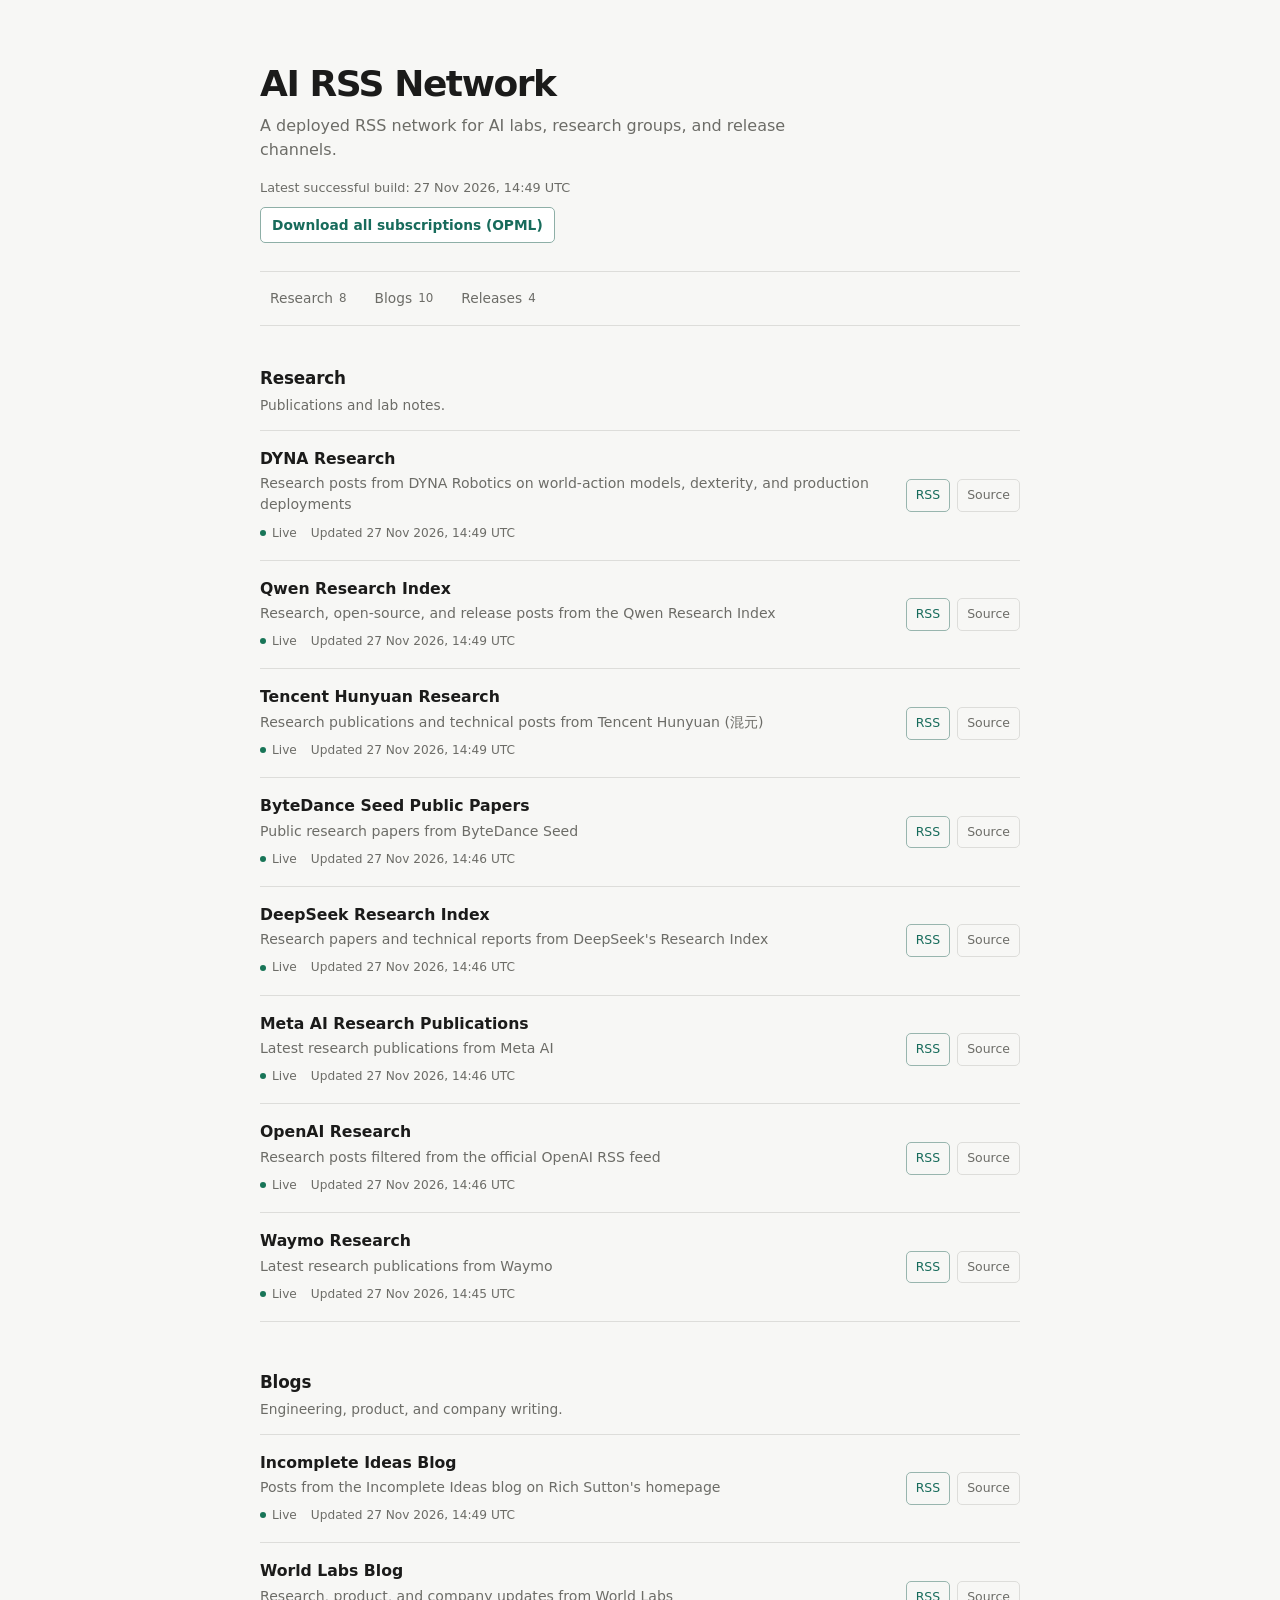
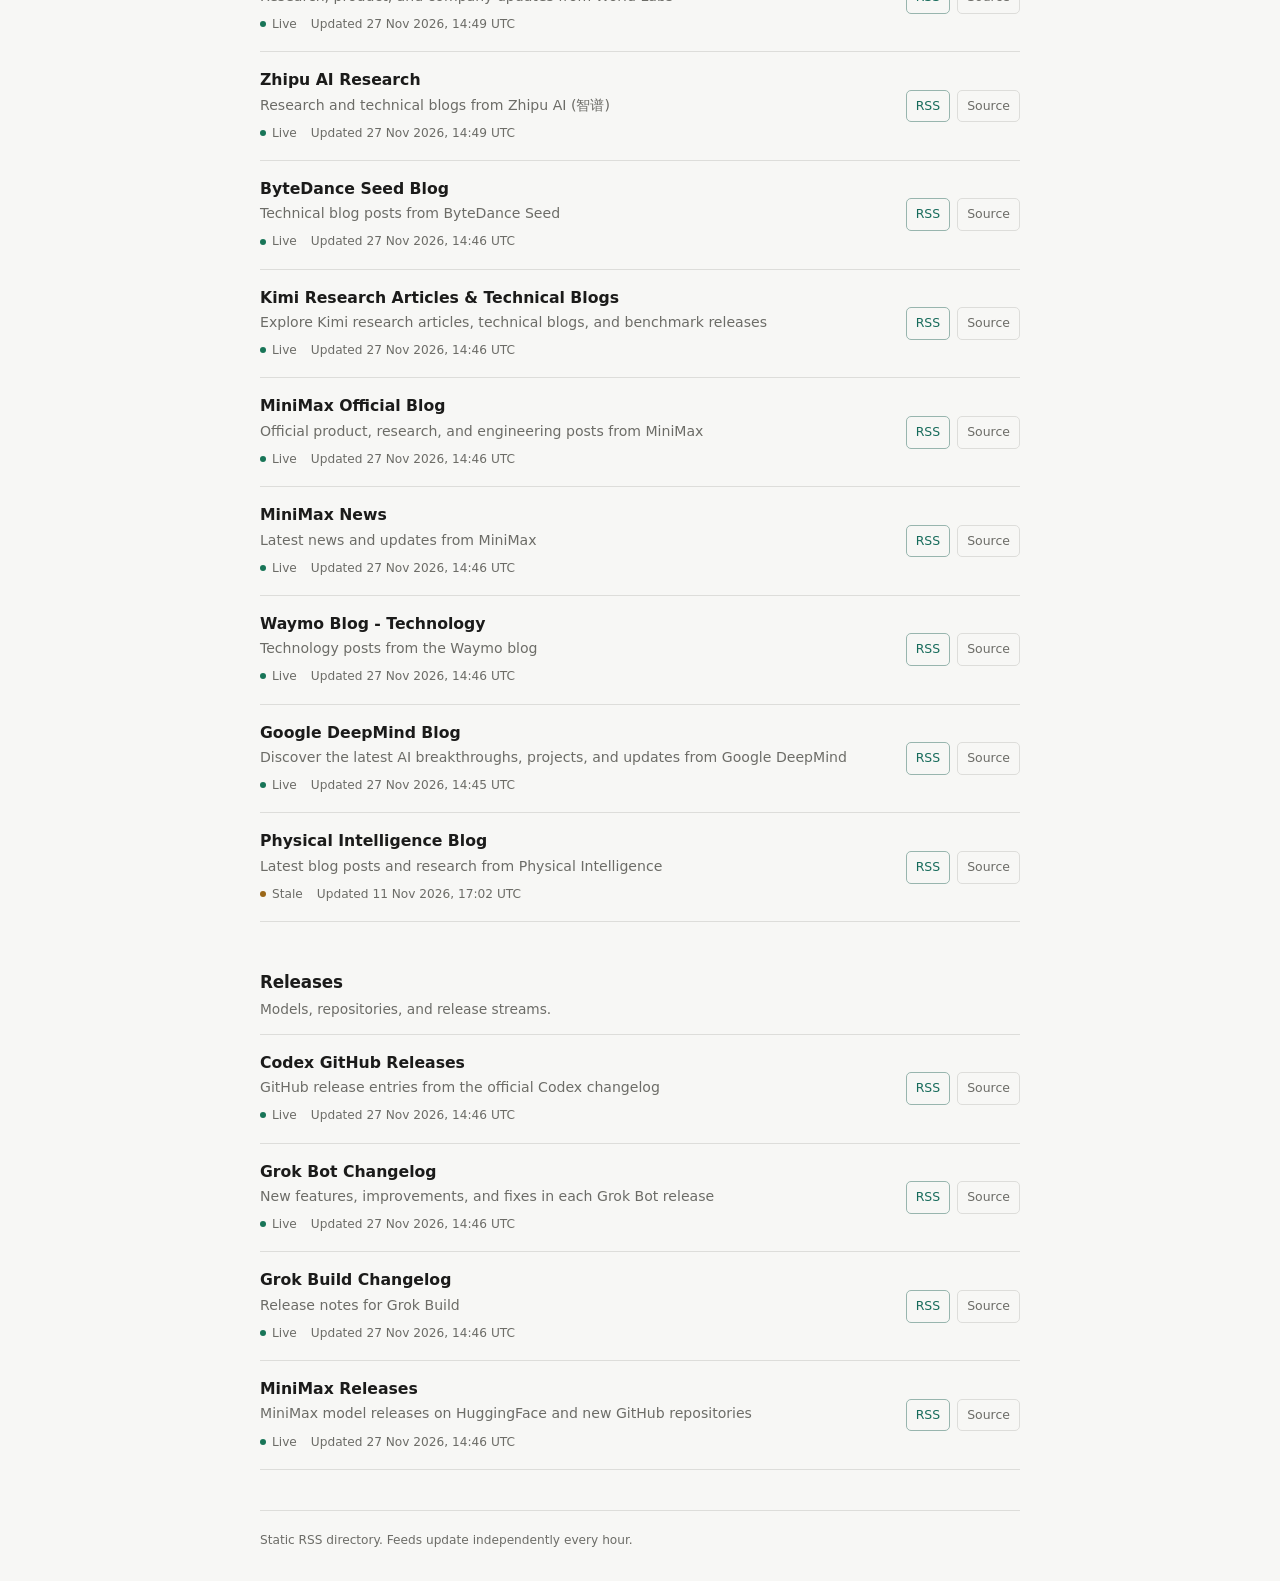
==== commit f2a4cbaa: "🤖 Auto update RSS feeds 25ecda826db09d59125cd96cb3bda6d4c2ebffda" ====
--- a/index.html
+++ b/index.html
@@ -16,7 +16,7 @@
       <header class="site-header">
         <a class="site-title" href="https://yuanxianh.github.io/rss-feeds/">AI RSS Network</a>
         <p>A deployed RSS network for AI labs, research groups, and release channels.</p>
-        <p class="last-build">Latest successful build: 27 Nov 2026, 04:50 UTC</p>
+        <p class="last-build">Latest successful build: 27 Nov 2026, 14:49 UTC</p>
         <p class="subscribe-all"><a href="subscriptions.opml" download="subscriptions.opml">Download all subscriptions (OPML)</a></p>
       </header>
 
@@ -38,7 +38,7 @@
               <p>Research posts from DYNA Robotics on world-action models, dexterity, and production deployments</p>
               <div class="feed-meta">
                 <span class="status"><span class="status-dot" aria-hidden="true"></span>Live</span>
-                <span>Updated <time datetime="2026-11-27T04:50:45+00:00">27 Nov 2026, 04:50 UTC</time></span>
+                <span>Updated <time datetime="2026-11-27T14:49:42+00:00">27 Nov 2026, 14:49 UTC</time></span>
               </div>
             </div>
             <div class="feed-actions"><a class="action action-primary" href="dyna_research.xml">RSS</a><a class="action" href="https://www.dyna.co/research" rel="noopener">Source</a></div>
@@ -49,7 +49,7 @@
               <p>Research, open-source, and release posts from the Qwen Research Index</p>
               <div class="feed-meta">
                 <span class="status"><span class="status-dot" aria-hidden="true"></span>Live</span>
-                <span>Updated <time datetime="2026-11-27T04:50:39+00:00">27 Nov 2026, 04:50 UTC</time></span>
+                <span>Updated <time datetime="2026-11-27T14:49:37+00:00">27 Nov 2026, 14:49 UTC</time></span>
               </div>
             </div>
             <div class="feed-actions"><a class="action action-primary" href="qwen_research.xml">RSS</a><a class="action" href="https://qwen.ai/research" rel="noopener">Source</a></div>
@@ -60,7 +60,7 @@
               <p>Research publications and technical posts from Tencent Hunyuan (混元)</p>
               <div class="feed-meta">
                 <span class="status"><span class="status-dot" aria-hidden="true"></span>Live</span>
-                <span>Updated <time datetime="2026-11-27T04:50:38+00:00">27 Nov 2026, 04:50 UTC</time></span>
+                <span>Updated <time datetime="2026-11-27T14:49:37+00:00">27 Nov 2026, 14:49 UTC</time></span>
               </div>
             </div>
             <div class="feed-actions"><a class="action action-primary" href="hunyuan_research.xml">RSS</a><a class="action" href="https://hy.tencent.com/research" rel="noopener">Source</a></div>
@@ -71,10 +71,32 @@
               <p>Public research papers from ByteDance Seed</p>
               <div class="feed-meta">
                 <span class="status"><span class="status-dot" aria-hidden="true"></span>Live</span>
-                <span>Updated <time datetime="2026-11-27T04:50:31+00:00">27 Nov 2026, 04:50 UTC</time></span>
+                <span>Updated <time datetime="2026-11-27T14:46:51+00:00">27 Nov 2026, 14:46 UTC</time></span>
               </div>
             </div>
             <div class="feed-actions"><a class="action action-primary" href="seed_papers.xml">RSS</a><a class="action" href="https://seed.bytedance.com/zh/public_papers" rel="noopener">Source</a></div>
+          </article>
+          <article class="feed is-live" id="feed-research-deepseek-research">
+            <div class="feed-copy">
+              <h3>DeepSeek Research Index</h3>
+              <p>Research papers and technical reports from DeepSeek&#x27;s Research Index</p>
+              <div class="feed-meta">
+                <span class="status"><span class="status-dot" aria-hidden="true"></span>Live</span>
+                <span>Updated <time datetime="2026-11-27T14:46:01+00:00">27 Nov 2026, 14:46 UTC</time></span>
+              </div>
+            </div>
+            <div class="feed-actions"><a class="action action-primary" href="deepseek_research.xml">RSS</a><a class="action" href="https://www.deepseek.com/news/" rel="noopener">Source</a></div>
+          </article>
+          <article class="feed is-live" id="feed-research-meta-ai-research">
+            <div class="feed-copy">
+              <h3>Meta AI Research Publications</h3>
+              <p>Latest research publications from Meta AI</p>
+              <div class="feed-meta">
+                <span class="status"><span class="status-dot" aria-hidden="true"></span>Live</span>
+                <span>Updated <time datetime="2026-11-27T14:46:01+00:00">27 Nov 2026, 14:46 UTC</time></span>
+              </div>
+            </div>
+            <div class="feed-actions"><a class="action action-primary" href="meta_ai_research.xml">RSS</a><a class="action" href="https://ai.meta.com/results/?content_types%5B0%5D=publication" rel="noopener">Source</a></div>
           </article>
           <article class="feed is-live" id="feed-research-openai-research-only">
             <div class="feed-copy">
@@ -82,32 +104,10 @@
               <p>Research posts filtered from the official OpenAI RSS feed</p>
               <div class="feed-meta">
                 <span class="status"><span class="status-dot" aria-hidden="true"></span>Live</span>
-                <span>Updated <time datetime="2026-11-27T04:49:41+00:00">27 Nov 2026, 04:49 UTC</time></span>
+                <span>Updated <time datetime="2026-11-27T14:46:01+00:00">27 Nov 2026, 14:46 UTC</time></span>
               </div>
             </div>
             <div class="feed-actions"><a class="action action-primary" href="openai_research_only.xml">RSS</a><a class="action" href="https://openai.com/news" rel="noopener">Source</a></div>
-          </article>
-          <article class="feed is-live" id="feed-research-deepseek-research">
-            <div class="feed-copy">
-              <h3>DeepSeek Research Index</h3>
-              <p>Research papers and technical reports from DeepSeek&#x27;s Research Index</p>
-              <div class="feed-meta">
-                <span class="status"><span class="status-dot" aria-hidden="true"></span>Live</span>
-                <span>Updated <time datetime="2026-11-27T04:49:40+00:00">27 Nov 2026, 04:49 UTC</time></span>
-              </div>
-            </div>
-            <div class="feed-actions"><a class="action action-primary" href="deepseek_research.xml">RSS</a><a class="action" href="https://www.deepseek.com/news/" rel="noopener">Source</a></div>
-          </article>
-          <article class="feed is-live" id="feed-research-meta-ai-research">
-            <div class="feed-copy">
-              <h3>Meta AI Research Publications</h3>
-              <p>Latest research publications from Meta AI</p>
-              <div class="feed-meta">
-                <span class="status"><span class="status-dot" aria-hidden="true"></span>Live</span>
-                <span>Updated <time datetime="2026-11-27T04:49:40+00:00">27 Nov 2026, 04:49 UTC</time></span>
-              </div>
-            </div>
-            <div class="feed-actions"><a class="action action-primary" href="meta_ai_research.xml">RSS</a><a class="action" href="https://ai.meta.com/results/?content_types%5B0%5D=publication" rel="noopener">Source</a></div>
           </article>
           <article class="feed is-live" id="feed-research-waymo-research">
             <div class="feed-copy">
@@ -115,7 +115,7 @@
               <p>Latest research publications from Waymo</p>
               <div class="feed-meta">
                 <span class="status"><span class="status-dot" aria-hidden="true"></span>Live</span>
-                <span>Updated <time datetime="2026-11-27T04:49:37+00:00">27 Nov 2026, 04:49 UTC</time></span>
+                <span>Updated <time datetime="2026-11-27T14:45:57+00:00">27 Nov 2026, 14:45 UTC</time></span>
               </div>
             </div>
             <div class="feed-actions"><a class="action action-primary" href="waymo_research.xml">RSS</a><a class="action" href="https://waymo.com/intl/zh-cn/research/" rel="noopener">Source</a></div>
@@ -127,27 +127,27 @@
           <p>Engineering, product, and company writing.</p>
         </header>
         <div class="feed-list">
+          <article class="feed is-live" id="feed-blogs-incompleteideas-blog">
+            <div class="feed-copy">
+              <h3>Incomplete Ideas Blog</h3>
+              <p>Posts from the Incomplete Ideas blog on Rich Sutton&#x27;s homepage</p>
+              <div class="feed-meta">
+                <span class="status"><span class="status-dot" aria-hidden="true"></span>Live</span>
+                <span>Updated <time datetime="2026-11-27T14:49:42+00:00">27 Nov 2026, 14:49 UTC</time></span>
+              </div>
+            </div>
+            <div class="feed-actions"><a class="action action-primary" href="incompleteideas_blog.xml">RSS</a><a class="action" href="http://www.incompleteideas.net/" rel="noopener">Source</a></div>
+          </article>
           <article class="feed is-live" id="feed-blogs-worldlabs-blog">
             <div class="feed-copy">
               <h3>World Labs Blog</h3>
               <p>Research, product, and company updates from World Labs</p>
               <div class="feed-meta">
                 <span class="status"><span class="status-dot" aria-hidden="true"></span>Live</span>
-                <span>Updated <time datetime="2026-11-27T04:50:45+00:00">27 Nov 2026, 04:50 UTC</time></span>
+                <span>Updated <time datetime="2026-11-27T14:49:42+00:00">27 Nov 2026, 14:49 UTC</time></span>
               </div>
             </div>
             <div class="feed-actions"><a class="action action-primary" href="worldlabs_blog.xml">RSS</a><a class="action" href="https://www.worldlabs.ai/blog" rel="noopener">Source</a></div>
-          </article>
-          <article class="feed is-live" id="feed-blogs-incompleteideas-blog">
-            <div class="feed-copy">
-              <h3>Incomplete Ideas Blog</h3>
-              <p>Posts from the Incomplete Ideas blog on Rich Sutton&#x27;s homepage</p>
-              <div class="feed-meta">
-                <span class="status"><span class="status-dot" aria-hidden="true"></span>Live</span>
-                <span>Updated <time datetime="2026-11-27T04:50:44+00:00">27 Nov 2026, 04:50 UTC</time></span>
-              </div>
-            </div>
-            <div class="feed-actions"><a class="action action-primary" href="incompleteideas_blog.xml">RSS</a><a class="action" href="http://www.incompleteideas.net/" rel="noopener">Source</a></div>
           </article>
           <article class="feed is-live" id="feed-blogs-zhipu-research">
             <div class="feed-copy">
@@ -155,7 +155,7 @@
               <p>Research and technical blogs from Zhipu AI (智谱)</p>
               <div class="feed-meta">
                 <span class="status"><span class="status-dot" aria-hidden="true"></span>Live</span>
-                <span>Updated <time datetime="2026-11-27T04:50:36+00:00">27 Nov 2026, 04:50 UTC</time></span>
+                <span>Updated <time datetime="2026-11-27T14:49:35+00:00">27 Nov 2026, 14:49 UTC</time></span>
               </div>
             </div>
             <div class="feed-actions"><a class="action action-primary" href="zhipu_research.xml">RSS</a><a class="action" href="https://www.zhipuai.cn/zh/research" rel="noopener">Source</a></div>
@@ -166,7 +166,7 @@
               <p>Technical blog posts from ByteDance Seed</p>
               <div class="feed-meta">
                 <span class="status"><span class="status-dot" aria-hidden="true"></span>Live</span>
-                <span>Updated <time datetime="2026-11-27T04:50:30+00:00">27 Nov 2026, 04:50 UTC</time></span>
+                <span>Updated <time datetime="2026-11-27T14:46:50+00:00">27 Nov 2026, 14:46 UTC</time></span>
               </div>
             </div>
             <div class="feed-actions"><a class="action action-primary" href="seed_blog.xml">RSS</a><a class="action" href="https://seed.bytedance.com/zh/blog" rel="noopener">Source</a></div>
@@ -177,7 +177,7 @@
               <p>Explore Kimi research articles, technical blogs, and benchmark releases</p>
               <div class="feed-meta">
                 <span class="status"><span class="status-dot" aria-hidden="true"></span>Live</span>
-                <span>Updated <time datetime="2026-11-27T04:50:28+00:00">27 Nov 2026, 04:50 UTC</time></span>
+                <span>Updated <time datetime="2026-11-27T14:46:48+00:00">27 Nov 2026, 14:46 UTC</time></span>
               </div>
             </div>
             <div class="feed-actions"><a class="action action-primary" href="kimi_blog.xml">RSS</a><a class="action" href="https://www.kimi.ai/blog/" rel="noopener">Source</a></div>
@@ -188,7 +188,7 @@
               <p>Official product, research, and engineering posts from MiniMax</p>
               <div class="feed-meta">
                 <span class="status"><span class="status-dot" aria-hidden="true"></span>Live</span>
-                <span>Updated <time datetime="2026-11-27T04:50:13+00:00">27 Nov 2026, 04:50 UTC</time></span>
+                <span>Updated <time datetime="2026-11-27T14:46:33+00:00">27 Nov 2026, 14:46 UTC</time></span>
               </div>
             </div>
             <div class="feed-actions"><a class="action action-primary" href="minimax_official_blog.xml">RSS</a><a class="action" href="https://www.minimax.io/blog" rel="noopener">Source</a></div>
@@ -199,7 +199,7 @@
               <p>Latest news and updates from MiniMax</p>
               <div class="feed-meta">
                 <span class="status"><span class="status-dot" aria-hidden="true"></span>Live</span>
-                <span>Updated <time datetime="2026-11-27T04:50:03+00:00">27 Nov 2026, 04:50 UTC</time></span>
+                <span>Updated <time datetime="2026-11-27T14:46:23+00:00">27 Nov 2026, 14:46 UTC</time></span>
               </div>
             </div>
             <div class="feed-actions"><a class="action action-primary" href="minimax_blog.xml">RSS</a><a class="action" href="https://www.minimax.io/news" rel="noopener">Source</a></div>
@@ -210,7 +210,7 @@
               <p>Technology posts from the Waymo blog</p>
               <div class="feed-meta">
                 <span class="status"><span class="status-dot" aria-hidden="true"></span>Live</span>
-                <span>Updated <time datetime="2026-11-27T04:49:41+00:00">27 Nov 2026, 04:49 UTC</time></span>
+                <span>Updated <time datetime="2026-11-27T14:46:03+00:00">27 Nov 2026, 14:46 UTC</time></span>
               </div>
             </div>
             <div class="feed-actions"><a class="action action-primary" href="waymo_blog_tech.xml">RSS</a><a class="action" href="https://waymo.com/blog/search/?t=Technology" rel="noopener">Source</a></div>
@@ -221,7 +221,7 @@
               <p>Discover the latest AI breakthroughs, projects, and updates from Google DeepMind</p>
               <div class="feed-meta">
                 <span class="status"><span class="status-dot" aria-hidden="true"></span>Live</span>
-                <span>Updated <time datetime="2026-11-27T04:49:36+00:00">27 Nov 2026, 04:49 UTC</time></span>
+                <span>Updated <time datetime="2026-11-27T14:45:56+00:00">27 Nov 2026, 14:45 UTC</time></span>
               </div>
             </div>
             <div class="feed-actions"><a class="action action-primary" href="deepmind_blog.xml">RSS</a><a class="action" href="https://deepmind.google/blog/" rel="noopener">Source</a></div>
@@ -244,38 +244,38 @@
           <p>Models, repositories, and release streams.</p>
         </header>
         <div class="feed-list">
+          <article class="feed is-live" id="feed-releases-codex-github-releases">
+            <div class="feed-copy">
+              <h3>Codex GitHub Releases</h3>
+              <p>GitHub release entries from the official Codex changelog</p>
+              <div class="feed-meta">
+                <span class="status"><span class="status-dot" aria-hidden="true"></span>Live</span>
+                <span>Updated <time datetime="2026-11-27T14:46:35+00:00">27 Nov 2026, 14:46 UTC</time></span>
+              </div>
+            </div>
+            <div class="feed-actions"><a class="action action-primary" href="codex_github_releases.xml">RSS</a><a class="action" href="https://developers.openai.com/codex/changelog#github-release" rel="noopener">Source</a></div>
+          </article>
+          <article class="feed is-live" id="feed-releases-grok-bot-changelog">
+            <div class="feed-copy">
+              <h3>Grok Bot Changelog</h3>
+              <p>New features, improvements, and fixes in each Grok Bot release</p>
+              <div class="feed-meta">
+                <span class="status"><span class="status-dot" aria-hidden="true"></span>Live</span>
+                <span>Updated <time datetime="2026-11-27T14:46:35+00:00">27 Nov 2026, 14:46 UTC</time></span>
+              </div>
+            </div>
+            <div class="feed-actions"><a class="action action-primary" href="grok_bot_changelog.xml">RSS</a><a class="action" href="https://x.ai/changelog/bot" rel="noopener">Source</a></div>
+          </article>
           <article class="feed is-live" id="feed-releases-grok-build-changelog">
             <div class="feed-copy">
               <h3>Grok Build Changelog</h3>
               <p>Release notes for Grok Build</p>
               <div class="feed-meta">
                 <span class="status"><span class="status-dot" aria-hidden="true"></span>Live</span>
-                <span>Updated <time datetime="2026-11-27T04:50:17+00:00">27 Nov 2026, 04:50 UTC</time></span>
+                <span>Updated <time datetime="2026-11-27T14:46:35+00:00">27 Nov 2026, 14:46 UTC</time></span>
               </div>
             </div>
             <div class="feed-actions"><a class="action action-primary" href="grok_build_changelog.xml">RSS</a><a class="action" href="https://x.ai/changelog/build" rel="noopener">Source</a></div>
-          </article>
-          <article class="feed is-live" id="feed-releases-codex-github-releases">
-            <div class="feed-copy">
-              <h3>Codex GitHub Releases</h3>
-              <p>GitHub release entries from the official Codex changelog</p>
-              <div class="feed-meta">
-                <span class="status"><span class="status-dot" aria-hidden="true"></span>Live</span>
-                <span>Updated <time datetime="2026-11-27T04:50:16+00:00">27 Nov 2026, 04:50 UTC</time></span>
-              </div>
-            </div>
-            <div class="feed-actions"><a class="action action-primary" href="codex_github_releases.xml">RSS</a><a class="action" href="https://developers.openai.com/codex/changelog#github-release" rel="noopener">Source</a></div>
-          </article>
-          <article class="feed is-live" id="feed-releases-grok-bot-changelog">
-            <div class="feed-copy">
-              <h3>Grok Bot Changelog</h3>
-              <p>New features, improvements, and fixes in each Grok Bot release</p>
-              <div class="feed-meta">
-                <span class="status"><span class="status-dot" aria-hidden="true"></span>Live</span>
-                <span>Updated <time datetime="2026-11-27T04:50:16+00:00">27 Nov 2026, 04:50 UTC</time></span>
-              </div>
-            </div>
-            <div class="feed-actions"><a class="action action-primary" href="grok_bot_changelog.xml">RSS</a><a class="action" href="https://x.ai/changelog/bot" rel="noopener">Source</a></div>
           </article>
           <article class="feed is-live" id="feed-releases-minimax-releases">
             <div class="feed-copy">
@@ -283,7 +283,7 @@
               <p>MiniMax model releases on HuggingFace and new GitHub repositories</p>
               <div class="feed-meta">
                 <span class="status"><span class="status-dot" aria-hidden="true"></span>Live</span>
-                <span>Updated <time datetime="2026-11-27T04:50:14+00:00">27 Nov 2026, 04:50 UTC</time></span>
+                <span>Updated <time datetime="2026-11-27T14:46:33+00:00">27 Nov 2026, 14:46 UTC</time></span>
               </div>
             </div>
             <div class="feed-actions"><a class="action action-primary" href="minimax_releases.xml">RSS</a><a class="action" href="https://huggingface.co/MiniMaxAI" rel="noopener">Source</a></div>
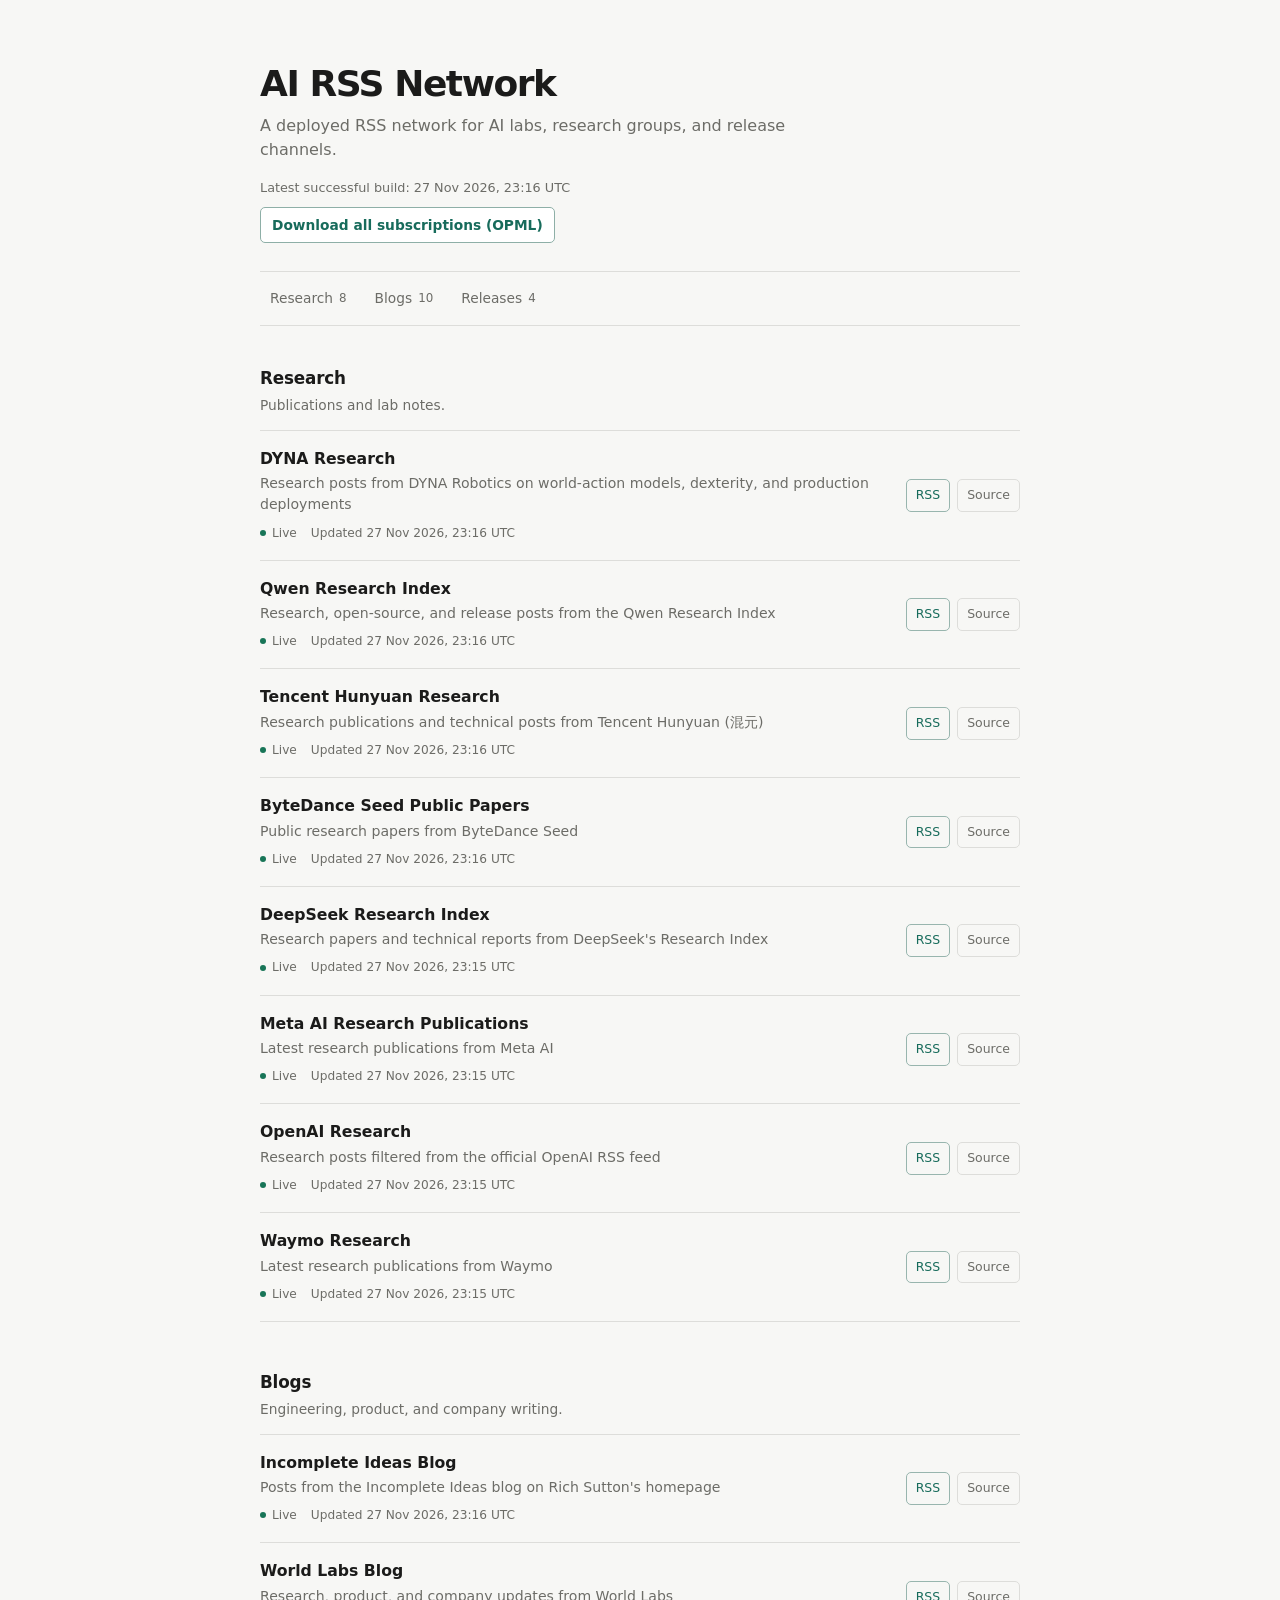
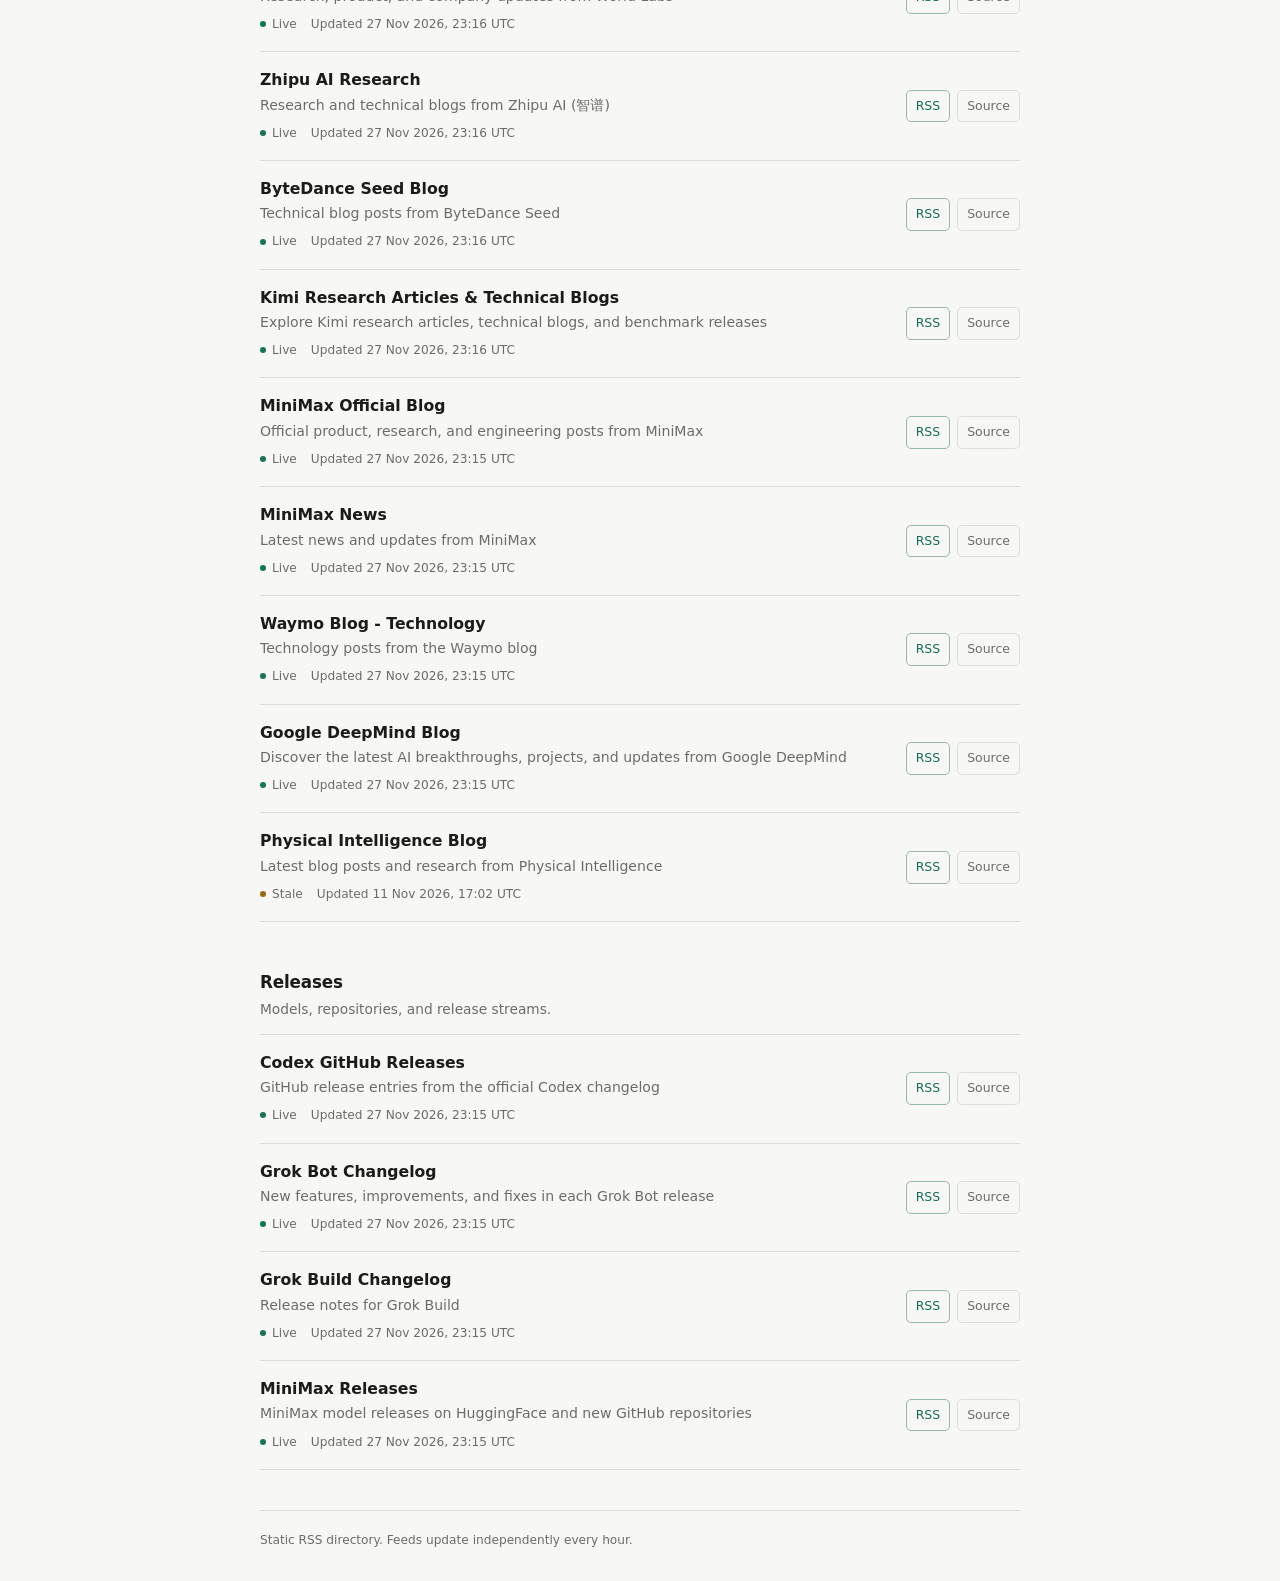
==== commit a6393174: "🤖 Auto update RSS feeds 25ecda826db09d59125cd96cb3bda6d4c2ebffda" ====
--- a/index.html
+++ b/index.html
@@ -16,7 +16,7 @@
       <header class="site-header">
         <a class="site-title" href="https://yuanxianh.github.io/rss-feeds/">AI RSS Network</a>
         <p>A deployed RSS network for AI labs, research groups, and release channels.</p>
-        <p class="last-build">Latest successful build: 27 Nov 2026, 14:49 UTC</p>
+        <p class="last-build">Latest successful build: 27 Nov 2026, 23:16 UTC</p>
         <p class="subscribe-all"><a href="subscriptions.opml" download="subscriptions.opml">Download all subscriptions (OPML)</a></p>
       </header>
 
@@ -38,7 +38,7 @@
               <p>Research posts from DYNA Robotics on world-action models, dexterity, and production deployments</p>
               <div class="feed-meta">
                 <span class="status"><span class="status-dot" aria-hidden="true"></span>Live</span>
-                <span>Updated <time datetime="2026-11-27T14:49:42+00:00">27 Nov 2026, 14:49 UTC</time></span>
+                <span>Updated <time datetime="2026-11-27T23:16:23+00:00">27 Nov 2026, 23:16 UTC</time></span>
               </div>
             </div>
             <div class="feed-actions"><a class="action action-primary" href="dyna_research.xml">RSS</a><a class="action" href="https://www.dyna.co/research" rel="noopener">Source</a></div>
@@ -49,7 +49,7 @@
               <p>Research, open-source, and release posts from the Qwen Research Index</p>
               <div class="feed-meta">
                 <span class="status"><span class="status-dot" aria-hidden="true"></span>Live</span>
-                <span>Updated <time datetime="2026-11-27T14:49:37+00:00">27 Nov 2026, 14:49 UTC</time></span>
+                <span>Updated <time datetime="2026-11-27T23:16:18+00:00">27 Nov 2026, 23:16 UTC</time></span>
               </div>
             </div>
             <div class="feed-actions"><a class="action action-primary" href="qwen_research.xml">RSS</a><a class="action" href="https://qwen.ai/research" rel="noopener">Source</a></div>
@@ -60,7 +60,7 @@
               <p>Research publications and technical posts from Tencent Hunyuan (混元)</p>
               <div class="feed-meta">
                 <span class="status"><span class="status-dot" aria-hidden="true"></span>Live</span>
-                <span>Updated <time datetime="2026-11-27T14:49:37+00:00">27 Nov 2026, 14:49 UTC</time></span>
+                <span>Updated <time datetime="2026-11-27T23:16:16+00:00">27 Nov 2026, 23:16 UTC</time></span>
               </div>
             </div>
             <div class="feed-actions"><a class="action action-primary" href="hunyuan_research.xml">RSS</a><a class="action" href="https://hy.tencent.com/research" rel="noopener">Source</a></div>
@@ -71,7 +71,7 @@
               <p>Public research papers from ByteDance Seed</p>
               <div class="feed-meta">
                 <span class="status"><span class="status-dot" aria-hidden="true"></span>Live</span>
-                <span>Updated <time datetime="2026-11-27T14:46:51+00:00">27 Nov 2026, 14:46 UTC</time></span>
+                <span>Updated <time datetime="2026-11-27T23:16:10+00:00">27 Nov 2026, 23:16 UTC</time></span>
               </div>
             </div>
             <div class="feed-actions"><a class="action action-primary" href="seed_papers.xml">RSS</a><a class="action" href="https://seed.bytedance.com/zh/public_papers" rel="noopener">Source</a></div>
@@ -82,7 +82,7 @@
               <p>Research papers and technical reports from DeepSeek&#x27;s Research Index</p>
               <div class="feed-meta">
                 <span class="status"><span class="status-dot" aria-hidden="true"></span>Live</span>
-                <span>Updated <time datetime="2026-11-27T14:46:01+00:00">27 Nov 2026, 14:46 UTC</time></span>
+                <span>Updated <time datetime="2026-11-27T23:15:31+00:00">27 Nov 2026, 23:15 UTC</time></span>
               </div>
             </div>
             <div class="feed-actions"><a class="action action-primary" href="deepseek_research.xml">RSS</a><a class="action" href="https://www.deepseek.com/news/" rel="noopener">Source</a></div>
@@ -93,7 +93,7 @@
               <p>Latest research publications from Meta AI</p>
               <div class="feed-meta">
                 <span class="status"><span class="status-dot" aria-hidden="true"></span>Live</span>
-                <span>Updated <time datetime="2026-11-27T14:46:01+00:00">27 Nov 2026, 14:46 UTC</time></span>
+                <span>Updated <time datetime="2026-11-27T23:15:31+00:00">27 Nov 2026, 23:15 UTC</time></span>
               </div>
             </div>
             <div class="feed-actions"><a class="action action-primary" href="meta_ai_research.xml">RSS</a><a class="action" href="https://ai.meta.com/results/?content_types%5B0%5D=publication" rel="noopener">Source</a></div>
@@ -104,7 +104,7 @@
               <p>Research posts filtered from the official OpenAI RSS feed</p>
               <div class="feed-meta">
                 <span class="status"><span class="status-dot" aria-hidden="true"></span>Live</span>
-                <span>Updated <time datetime="2026-11-27T14:46:01+00:00">27 Nov 2026, 14:46 UTC</time></span>
+                <span>Updated <time datetime="2026-11-27T23:15:31+00:00">27 Nov 2026, 23:15 UTC</time></span>
               </div>
             </div>
             <div class="feed-actions"><a class="action action-primary" href="openai_research_only.xml">RSS</a><a class="action" href="https://openai.com/news" rel="noopener">Source</a></div>
@@ -115,7 +115,7 @@
               <p>Latest research publications from Waymo</p>
               <div class="feed-meta">
                 <span class="status"><span class="status-dot" aria-hidden="true"></span>Live</span>
-                <span>Updated <time datetime="2026-11-27T14:45:57+00:00">27 Nov 2026, 14:45 UTC</time></span>
+                <span>Updated <time datetime="2026-11-27T23:15:28+00:00">27 Nov 2026, 23:15 UTC</time></span>
               </div>
             </div>
             <div class="feed-actions"><a class="action action-primary" href="waymo_research.xml">RSS</a><a class="action" href="https://waymo.com/intl/zh-cn/research/" rel="noopener">Source</a></div>
@@ -133,7 +133,7 @@
               <p>Posts from the Incomplete Ideas blog on Rich Sutton&#x27;s homepage</p>
               <div class="feed-meta">
                 <span class="status"><span class="status-dot" aria-hidden="true"></span>Live</span>
-                <span>Updated <time datetime="2026-11-27T14:49:42+00:00">27 Nov 2026, 14:49 UTC</time></span>
+                <span>Updated <time datetime="2026-11-27T23:16:23+00:00">27 Nov 2026, 23:16 UTC</time></span>
               </div>
             </div>
             <div class="feed-actions"><a class="action action-primary" href="incompleteideas_blog.xml">RSS</a><a class="action" href="http://www.incompleteideas.net/" rel="noopener">Source</a></div>
@@ -144,7 +144,7 @@
               <p>Research, product, and company updates from World Labs</p>
               <div class="feed-meta">
                 <span class="status"><span class="status-dot" aria-hidden="true"></span>Live</span>
-                <span>Updated <time datetime="2026-11-27T14:49:42+00:00">27 Nov 2026, 14:49 UTC</time></span>
+                <span>Updated <time datetime="2026-11-27T23:16:23+00:00">27 Nov 2026, 23:16 UTC</time></span>
               </div>
             </div>
             <div class="feed-actions"><a class="action action-primary" href="worldlabs_blog.xml">RSS</a><a class="action" href="https://www.worldlabs.ai/blog" rel="noopener">Source</a></div>
@@ -155,7 +155,7 @@
               <p>Research and technical blogs from Zhipu AI (智谱)</p>
               <div class="feed-meta">
                 <span class="status"><span class="status-dot" aria-hidden="true"></span>Live</span>
-                <span>Updated <time datetime="2026-11-27T14:49:35+00:00">27 Nov 2026, 14:49 UTC</time></span>
+                <span>Updated <time datetime="2026-11-27T23:16:14+00:00">27 Nov 2026, 23:16 UTC</time></span>
               </div>
             </div>
             <div class="feed-actions"><a class="action action-primary" href="zhipu_research.xml">RSS</a><a class="action" href="https://www.zhipuai.cn/zh/research" rel="noopener">Source</a></div>
@@ -166,7 +166,7 @@
               <p>Technical blog posts from ByteDance Seed</p>
               <div class="feed-meta">
                 <span class="status"><span class="status-dot" aria-hidden="true"></span>Live</span>
-                <span>Updated <time datetime="2026-11-27T14:46:50+00:00">27 Nov 2026, 14:46 UTC</time></span>
+                <span>Updated <time datetime="2026-11-27T23:16:09+00:00">27 Nov 2026, 23:16 UTC</time></span>
               </div>
             </div>
             <div class="feed-actions"><a class="action action-primary" href="seed_blog.xml">RSS</a><a class="action" href="https://seed.bytedance.com/zh/blog" rel="noopener">Source</a></div>
@@ -177,7 +177,7 @@
               <p>Explore Kimi research articles, technical blogs, and benchmark releases</p>
               <div class="feed-meta">
                 <span class="status"><span class="status-dot" aria-hidden="true"></span>Live</span>
-                <span>Updated <time datetime="2026-11-27T14:46:48+00:00">27 Nov 2026, 14:46 UTC</time></span>
+                <span>Updated <time datetime="2026-11-27T23:16:07+00:00">27 Nov 2026, 23:16 UTC</time></span>
               </div>
             </div>
             <div class="feed-actions"><a class="action action-primary" href="kimi_blog.xml">RSS</a><a class="action" href="https://www.kimi.ai/blog/" rel="noopener">Source</a></div>
@@ -188,7 +188,7 @@
               <p>Official product, research, and engineering posts from MiniMax</p>
               <div class="feed-meta">
                 <span class="status"><span class="status-dot" aria-hidden="true"></span>Live</span>
-                <span>Updated <time datetime="2026-11-27T14:46:33+00:00">27 Nov 2026, 14:46 UTC</time></span>
+                <span>Updated <time datetime="2026-11-27T23:15:56+00:00">27 Nov 2026, 23:15 UTC</time></span>
               </div>
             </div>
             <div class="feed-actions"><a class="action action-primary" href="minimax_official_blog.xml">RSS</a><a class="action" href="https://www.minimax.io/blog" rel="noopener">Source</a></div>
@@ -199,7 +199,7 @@
               <p>Latest news and updates from MiniMax</p>
               <div class="feed-meta">
                 <span class="status"><span class="status-dot" aria-hidden="true"></span>Live</span>
-                <span>Updated <time datetime="2026-11-27T14:46:23+00:00">27 Nov 2026, 14:46 UTC</time></span>
+                <span>Updated <time datetime="2026-11-27T23:15:47+00:00">27 Nov 2026, 23:15 UTC</time></span>
               </div>
             </div>
             <div class="feed-actions"><a class="action action-primary" href="minimax_blog.xml">RSS</a><a class="action" href="https://www.minimax.io/news" rel="noopener">Source</a></div>
@@ -210,7 +210,7 @@
               <p>Technology posts from the Waymo blog</p>
               <div class="feed-meta">
                 <span class="status"><span class="status-dot" aria-hidden="true"></span>Live</span>
-                <span>Updated <time datetime="2026-11-27T14:46:03+00:00">27 Nov 2026, 14:46 UTC</time></span>
+                <span>Updated <time datetime="2026-11-27T23:15:33+00:00">27 Nov 2026, 23:15 UTC</time></span>
               </div>
             </div>
             <div class="feed-actions"><a class="action action-primary" href="waymo_blog_tech.xml">RSS</a><a class="action" href="https://waymo.com/blog/search/?t=Technology" rel="noopener">Source</a></div>
@@ -221,7 +221,7 @@
               <p>Discover the latest AI breakthroughs, projects, and updates from Google DeepMind</p>
               <div class="feed-meta">
                 <span class="status"><span class="status-dot" aria-hidden="true"></span>Live</span>
-                <span>Updated <time datetime="2026-11-27T14:45:56+00:00">27 Nov 2026, 14:45 UTC</time></span>
+                <span>Updated <time datetime="2026-11-27T23:15:27+00:00">27 Nov 2026, 23:15 UTC</time></span>
               </div>
             </div>
             <div class="feed-actions"><a class="action action-primary" href="deepmind_blog.xml">RSS</a><a class="action" href="https://deepmind.google/blog/" rel="noopener">Source</a></div>
@@ -250,7 +250,7 @@
               <p>GitHub release entries from the official Codex changelog</p>
               <div class="feed-meta">
                 <span class="status"><span class="status-dot" aria-hidden="true"></span>Live</span>
-                <span>Updated <time datetime="2026-11-27T14:46:35+00:00">27 Nov 2026, 14:46 UTC</time></span>
+                <span>Updated <time datetime="2026-11-27T23:15:59+00:00">27 Nov 2026, 23:15 UTC</time></span>
               </div>
             </div>
             <div class="feed-actions"><a class="action action-primary" href="codex_github_releases.xml">RSS</a><a class="action" href="https://developers.openai.com/codex/changelog#github-release" rel="noopener">Source</a></div>
@@ -261,7 +261,7 @@
               <p>New features, improvements, and fixes in each Grok Bot release</p>
               <div class="feed-meta">
                 <span class="status"><span class="status-dot" aria-hidden="true"></span>Live</span>
-                <span>Updated <time datetime="2026-11-27T14:46:35+00:00">27 Nov 2026, 14:46 UTC</time></span>
+                <span>Updated <time datetime="2026-11-27T23:15:59+00:00">27 Nov 2026, 23:15 UTC</time></span>
               </div>
             </div>
             <div class="feed-actions"><a class="action action-primary" href="grok_bot_changelog.xml">RSS</a><a class="action" href="https://x.ai/changelog/bot" rel="noopener">Source</a></div>
@@ -272,7 +272,7 @@
               <p>Release notes for Grok Build</p>
               <div class="feed-meta">
                 <span class="status"><span class="status-dot" aria-hidden="true"></span>Live</span>
-                <span>Updated <time datetime="2026-11-27T14:46:35+00:00">27 Nov 2026, 14:46 UTC</time></span>
+                <span>Updated <time datetime="2026-11-27T23:15:59+00:00">27 Nov 2026, 23:15 UTC</time></span>
               </div>
             </div>
             <div class="feed-actions"><a class="action action-primary" href="grok_build_changelog.xml">RSS</a><a class="action" href="https://x.ai/changelog/build" rel="noopener">Source</a></div>
@@ -283,7 +283,7 @@
               <p>MiniMax model releases on HuggingFace and new GitHub repositories</p>
               <div class="feed-meta">
                 <span class="status"><span class="status-dot" aria-hidden="true"></span>Live</span>
-                <span>Updated <time datetime="2026-11-27T14:46:33+00:00">27 Nov 2026, 14:46 UTC</time></span>
+                <span>Updated <time datetime="2026-11-27T23:15:57+00:00">27 Nov 2026, 23:15 UTC</time></span>
               </div>
             </div>
             <div class="feed-actions"><a class="action action-primary" href="minimax_releases.xml">RSS</a><a class="action" href="https://huggingface.co/MiniMaxAI" rel="noopener">Source</a></div>
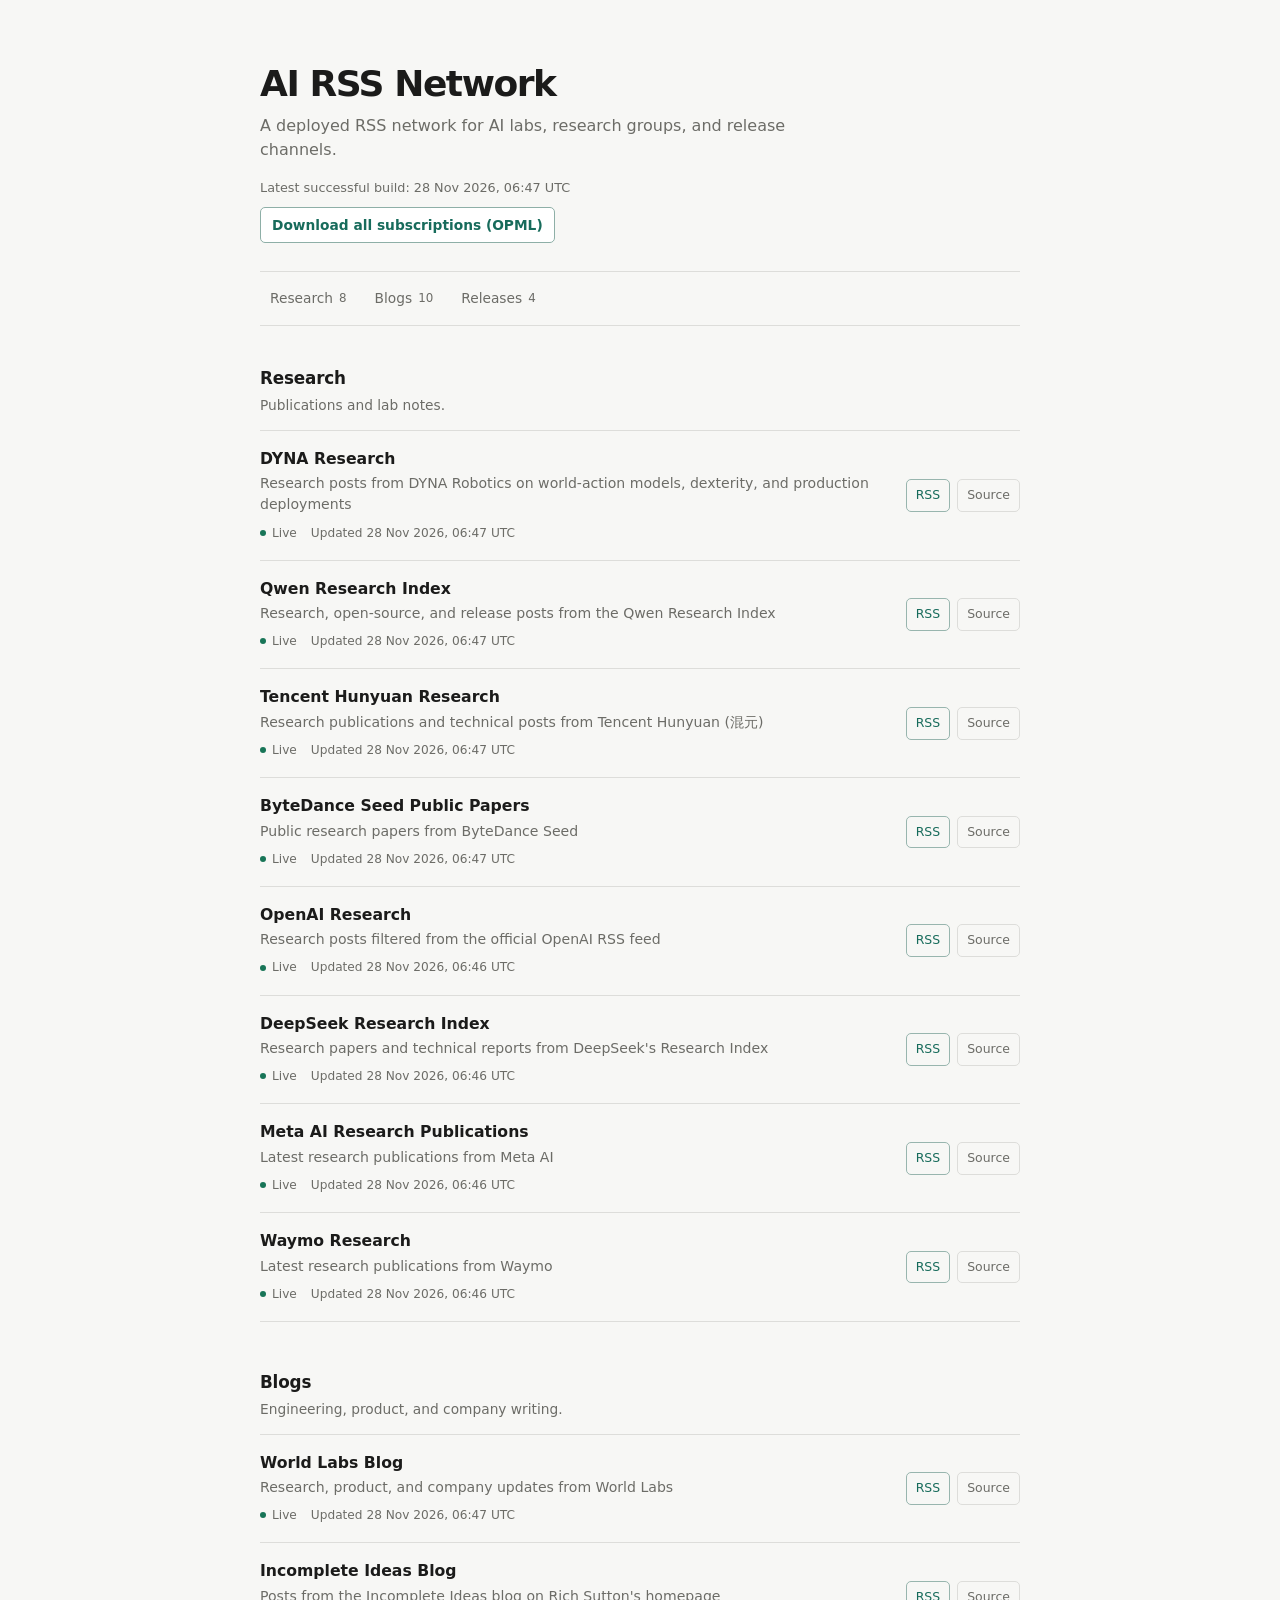
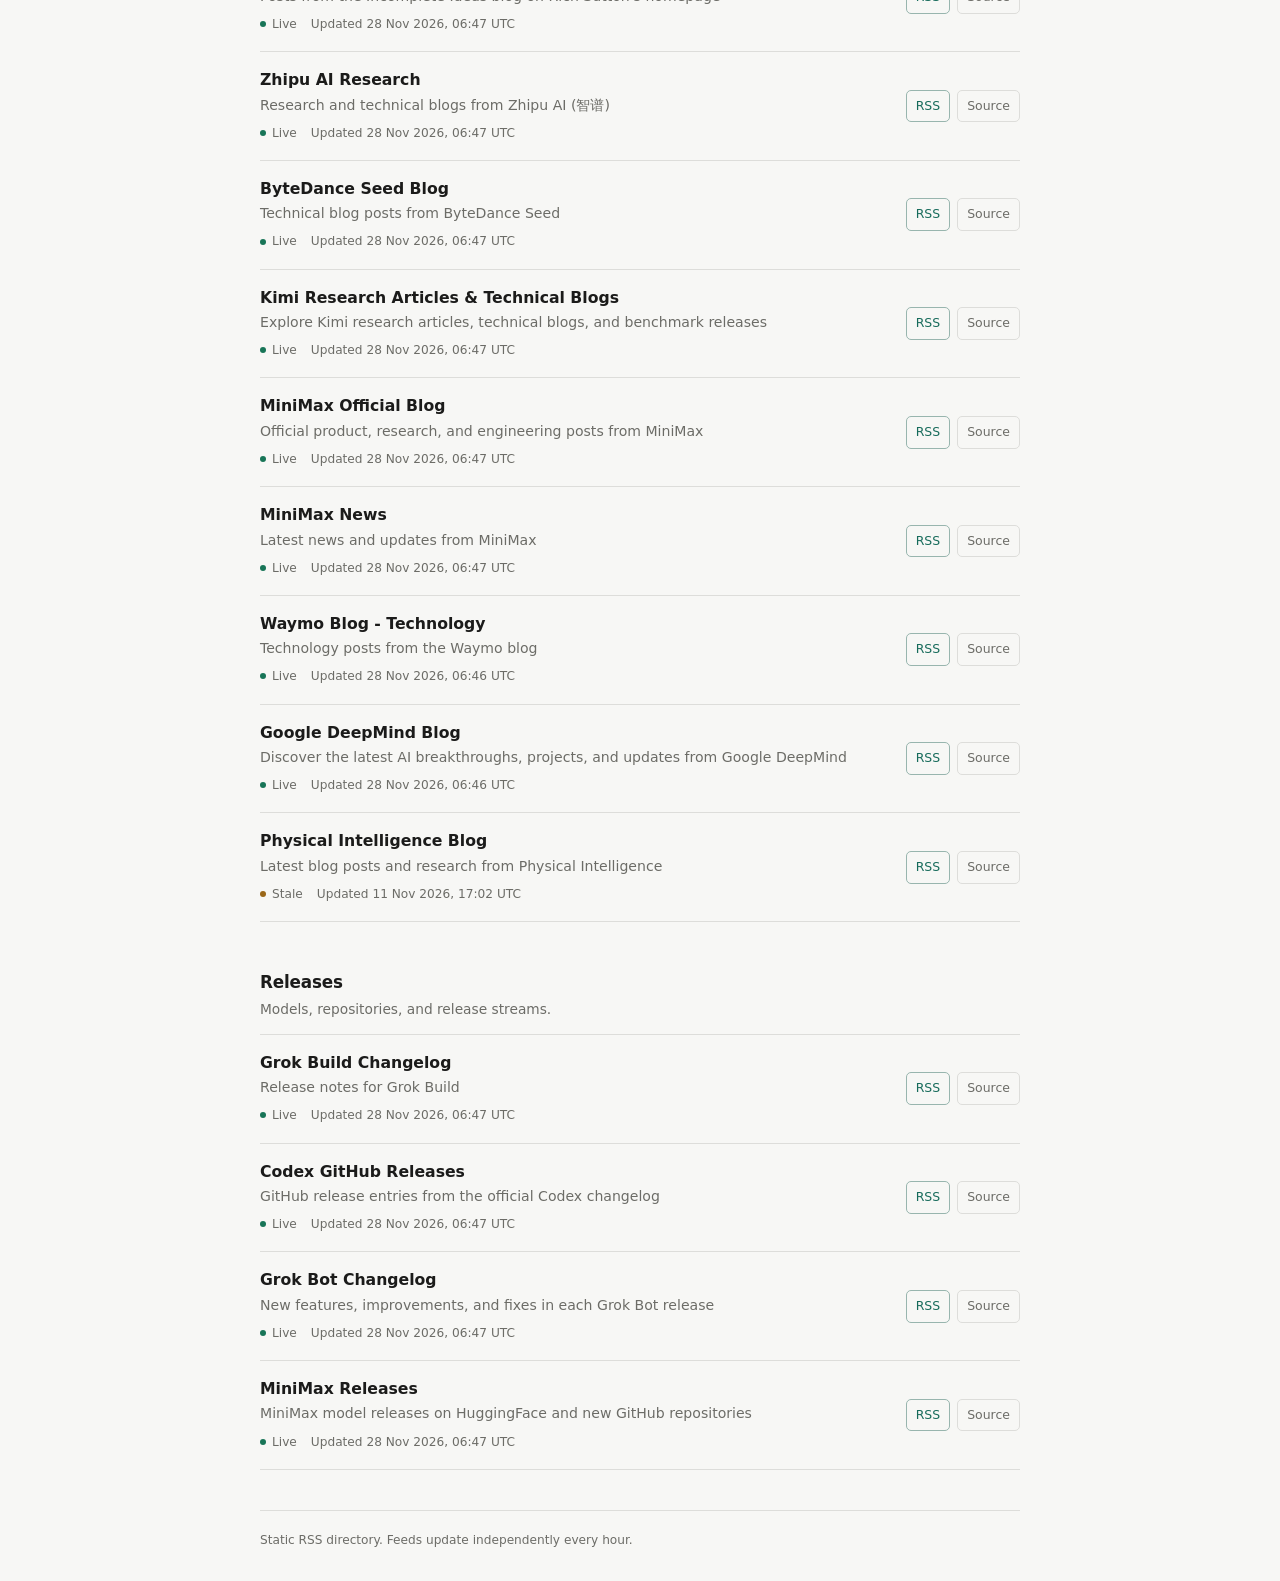
==== commit 1adb19d5: "🤖 Auto update RSS feeds 25ecda826db09d59125cd96cb3bda6d4c2ebffda" ====
--- a/index.html
+++ b/index.html
@@ -16,7 +16,7 @@
       <header class="site-header">
         <a class="site-title" href="https://yuanxianh.github.io/rss-feeds/">AI RSS Network</a>
         <p>A deployed RSS network for AI labs, research groups, and release channels.</p>
-        <p class="last-build">Latest successful build: 27 Nov 2026, 23:16 UTC</p>
+        <p class="last-build">Latest successful build: 28 Nov 2026, 06:47 UTC</p>
         <p class="subscribe-all"><a href="subscriptions.opml" download="subscriptions.opml">Download all subscriptions (OPML)</a></p>
       </header>
 
@@ -38,7 +38,7 @@
               <p>Research posts from DYNA Robotics on world-action models, dexterity, and production deployments</p>
               <div class="feed-meta">
                 <span class="status"><span class="status-dot" aria-hidden="true"></span>Live</span>
-                <span>Updated <time datetime="2026-11-27T23:16:23+00:00">27 Nov 2026, 23:16 UTC</time></span>
+                <span>Updated <time datetime="2026-11-28T06:47:53+00:00">28 Nov 2026, 06:47 UTC</time></span>
               </div>
             </div>
             <div class="feed-actions"><a class="action action-primary" href="dyna_research.xml">RSS</a><a class="action" href="https://www.dyna.co/research" rel="noopener">Source</a></div>
@@ -49,7 +49,7 @@
               <p>Research, open-source, and release posts from the Qwen Research Index</p>
               <div class="feed-meta">
                 <span class="status"><span class="status-dot" aria-hidden="true"></span>Live</span>
-                <span>Updated <time datetime="2026-11-27T23:16:18+00:00">27 Nov 2026, 23:16 UTC</time></span>
+                <span>Updated <time datetime="2026-11-28T06:47:47+00:00">28 Nov 2026, 06:47 UTC</time></span>
               </div>
             </div>
             <div class="feed-actions"><a class="action action-primary" href="qwen_research.xml">RSS</a><a class="action" href="https://qwen.ai/research" rel="noopener">Source</a></div>
@@ -60,7 +60,7 @@
               <p>Research publications and technical posts from Tencent Hunyuan (混元)</p>
               <div class="feed-meta">
                 <span class="status"><span class="status-dot" aria-hidden="true"></span>Live</span>
-                <span>Updated <time datetime="2026-11-27T23:16:16+00:00">27 Nov 2026, 23:16 UTC</time></span>
+                <span>Updated <time datetime="2026-11-28T06:47:46+00:00">28 Nov 2026, 06:47 UTC</time></span>
               </div>
             </div>
             <div class="feed-actions"><a class="action action-primary" href="hunyuan_research.xml">RSS</a><a class="action" href="https://hy.tencent.com/research" rel="noopener">Source</a></div>
@@ -71,10 +71,21 @@
               <p>Public research papers from ByteDance Seed</p>
               <div class="feed-meta">
                 <span class="status"><span class="status-dot" aria-hidden="true"></span>Live</span>
-                <span>Updated <time datetime="2026-11-27T23:16:10+00:00">27 Nov 2026, 23:16 UTC</time></span>
+                <span>Updated <time datetime="2026-11-28T06:47:39+00:00">28 Nov 2026, 06:47 UTC</time></span>
               </div>
             </div>
             <div class="feed-actions"><a class="action action-primary" href="seed_papers.xml">RSS</a><a class="action" href="https://seed.bytedance.com/zh/public_papers" rel="noopener">Source</a></div>
+          </article>
+          <article class="feed is-live" id="feed-research-openai-research-only">
+            <div class="feed-copy">
+              <h3>OpenAI Research</h3>
+              <p>Research posts filtered from the official OpenAI RSS feed</p>
+              <div class="feed-meta">
+                <span class="status"><span class="status-dot" aria-hidden="true"></span>Live</span>
+                <span>Updated <time datetime="2026-11-28T06:46:56+00:00">28 Nov 2026, 06:46 UTC</time></span>
+              </div>
+            </div>
+            <div class="feed-actions"><a class="action action-primary" href="openai_research_only.xml">RSS</a><a class="action" href="https://openai.com/news" rel="noopener">Source</a></div>
           </article>
           <article class="feed is-live" id="feed-research-deepseek-research">
             <div class="feed-copy">
@@ -82,7 +93,7 @@
               <p>Research papers and technical reports from DeepSeek&#x27;s Research Index</p>
               <div class="feed-meta">
                 <span class="status"><span class="status-dot" aria-hidden="true"></span>Live</span>
-                <span>Updated <time datetime="2026-11-27T23:15:31+00:00">27 Nov 2026, 23:15 UTC</time></span>
+                <span>Updated <time datetime="2026-11-28T06:46:55+00:00">28 Nov 2026, 06:46 UTC</time></span>
               </div>
             </div>
             <div class="feed-actions"><a class="action action-primary" href="deepseek_research.xml">RSS</a><a class="action" href="https://www.deepseek.com/news/" rel="noopener">Source</a></div>
@@ -93,21 +104,10 @@
               <p>Latest research publications from Meta AI</p>
               <div class="feed-meta">
                 <span class="status"><span class="status-dot" aria-hidden="true"></span>Live</span>
-                <span>Updated <time datetime="2026-11-27T23:15:31+00:00">27 Nov 2026, 23:15 UTC</time></span>
+                <span>Updated <time datetime="2026-11-28T06:46:55+00:00">28 Nov 2026, 06:46 UTC</time></span>
               </div>
             </div>
             <div class="feed-actions"><a class="action action-primary" href="meta_ai_research.xml">RSS</a><a class="action" href="https://ai.meta.com/results/?content_types%5B0%5D=publication" rel="noopener">Source</a></div>
-          </article>
-          <article class="feed is-live" id="feed-research-openai-research-only">
-            <div class="feed-copy">
-              <h3>OpenAI Research</h3>
-              <p>Research posts filtered from the official OpenAI RSS feed</p>
-              <div class="feed-meta">
-                <span class="status"><span class="status-dot" aria-hidden="true"></span>Live</span>
-                <span>Updated <time datetime="2026-11-27T23:15:31+00:00">27 Nov 2026, 23:15 UTC</time></span>
-              </div>
-            </div>
-            <div class="feed-actions"><a class="action action-primary" href="openai_research_only.xml">RSS</a><a class="action" href="https://openai.com/news" rel="noopener">Source</a></div>
           </article>
           <article class="feed is-live" id="feed-research-waymo-research">
             <div class="feed-copy">
@@ -115,7 +115,7 @@
               <p>Latest research publications from Waymo</p>
               <div class="feed-meta">
                 <span class="status"><span class="status-dot" aria-hidden="true"></span>Live</span>
-                <span>Updated <time datetime="2026-11-27T23:15:28+00:00">27 Nov 2026, 23:15 UTC</time></span>
+                <span>Updated <time datetime="2026-11-28T06:46:51+00:00">28 Nov 2026, 06:46 UTC</time></span>
               </div>
             </div>
             <div class="feed-actions"><a class="action action-primary" href="waymo_research.xml">RSS</a><a class="action" href="https://waymo.com/intl/zh-cn/research/" rel="noopener">Source</a></div>
@@ -127,27 +127,27 @@
           <p>Engineering, product, and company writing.</p>
         </header>
         <div class="feed-list">
+          <article class="feed is-live" id="feed-blogs-worldlabs-blog">
+            <div class="feed-copy">
+              <h3>World Labs Blog</h3>
+              <p>Research, product, and company updates from World Labs</p>
+              <div class="feed-meta">
+                <span class="status"><span class="status-dot" aria-hidden="true"></span>Live</span>
+                <span>Updated <time datetime="2026-11-28T06:47:53+00:00">28 Nov 2026, 06:47 UTC</time></span>
+              </div>
+            </div>
+            <div class="feed-actions"><a class="action action-primary" href="worldlabs_blog.xml">RSS</a><a class="action" href="https://www.worldlabs.ai/blog" rel="noopener">Source</a></div>
+          </article>
           <article class="feed is-live" id="feed-blogs-incompleteideas-blog">
             <div class="feed-copy">
               <h3>Incomplete Ideas Blog</h3>
               <p>Posts from the Incomplete Ideas blog on Rich Sutton&#x27;s homepage</p>
               <div class="feed-meta">
                 <span class="status"><span class="status-dot" aria-hidden="true"></span>Live</span>
-                <span>Updated <time datetime="2026-11-27T23:16:23+00:00">27 Nov 2026, 23:16 UTC</time></span>
+                <span>Updated <time datetime="2026-11-28T06:47:52+00:00">28 Nov 2026, 06:47 UTC</time></span>
               </div>
             </div>
             <div class="feed-actions"><a class="action action-primary" href="incompleteideas_blog.xml">RSS</a><a class="action" href="http://www.incompleteideas.net/" rel="noopener">Source</a></div>
-          </article>
-          <article class="feed is-live" id="feed-blogs-worldlabs-blog">
-            <div class="feed-copy">
-              <h3>World Labs Blog</h3>
-              <p>Research, product, and company updates from World Labs</p>
-              <div class="feed-meta">
-                <span class="status"><span class="status-dot" aria-hidden="true"></span>Live</span>
-                <span>Updated <time datetime="2026-11-27T23:16:23+00:00">27 Nov 2026, 23:16 UTC</time></span>
-              </div>
-            </div>
-            <div class="feed-actions"><a class="action action-primary" href="worldlabs_blog.xml">RSS</a><a class="action" href="https://www.worldlabs.ai/blog" rel="noopener">Source</a></div>
           </article>
           <article class="feed is-live" id="feed-blogs-zhipu-research">
             <div class="feed-copy">
@@ -155,7 +155,7 @@
               <p>Research and technical blogs from Zhipu AI (智谱)</p>
               <div class="feed-meta">
                 <span class="status"><span class="status-dot" aria-hidden="true"></span>Live</span>
-                <span>Updated <time datetime="2026-11-27T23:16:14+00:00">27 Nov 2026, 23:16 UTC</time></span>
+                <span>Updated <time datetime="2026-11-28T06:47:44+00:00">28 Nov 2026, 06:47 UTC</time></span>
               </div>
             </div>
             <div class="feed-actions"><a class="action action-primary" href="zhipu_research.xml">RSS</a><a class="action" href="https://www.zhipuai.cn/zh/research" rel="noopener">Source</a></div>
@@ -166,7 +166,7 @@
               <p>Technical blog posts from ByteDance Seed</p>
               <div class="feed-meta">
                 <span class="status"><span class="status-dot" aria-hidden="true"></span>Live</span>
-                <span>Updated <time datetime="2026-11-27T23:16:09+00:00">27 Nov 2026, 23:16 UTC</time></span>
+                <span>Updated <time datetime="2026-11-28T06:47:38+00:00">28 Nov 2026, 06:47 UTC</time></span>
               </div>
             </div>
             <div class="feed-actions"><a class="action action-primary" href="seed_blog.xml">RSS</a><a class="action" href="https://seed.bytedance.com/zh/blog" rel="noopener">Source</a></div>
@@ -177,7 +177,7 @@
               <p>Explore Kimi research articles, technical blogs, and benchmark releases</p>
               <div class="feed-meta">
                 <span class="status"><span class="status-dot" aria-hidden="true"></span>Live</span>
-                <span>Updated <time datetime="2026-11-27T23:16:07+00:00">27 Nov 2026, 23:16 UTC</time></span>
+                <span>Updated <time datetime="2026-11-28T06:47:35+00:00">28 Nov 2026, 06:47 UTC</time></span>
               </div>
             </div>
             <div class="feed-actions"><a class="action action-primary" href="kimi_blog.xml">RSS</a><a class="action" href="https://www.kimi.ai/blog/" rel="noopener">Source</a></div>
@@ -188,7 +188,7 @@
               <p>Official product, research, and engineering posts from MiniMax</p>
               <div class="feed-meta">
                 <span class="status"><span class="status-dot" aria-hidden="true"></span>Live</span>
-                <span>Updated <time datetime="2026-11-27T23:15:56+00:00">27 Nov 2026, 23:15 UTC</time></span>
+                <span>Updated <time datetime="2026-11-28T06:47:24+00:00">28 Nov 2026, 06:47 UTC</time></span>
               </div>
             </div>
             <div class="feed-actions"><a class="action action-primary" href="minimax_official_blog.xml">RSS</a><a class="action" href="https://www.minimax.io/blog" rel="noopener">Source</a></div>
@@ -199,7 +199,7 @@
               <p>Latest news and updates from MiniMax</p>
               <div class="feed-meta">
                 <span class="status"><span class="status-dot" aria-hidden="true"></span>Live</span>
-                <span>Updated <time datetime="2026-11-27T23:15:47+00:00">27 Nov 2026, 23:15 UTC</time></span>
+                <span>Updated <time datetime="2026-11-28T06:47:14+00:00">28 Nov 2026, 06:47 UTC</time></span>
               </div>
             </div>
             <div class="feed-actions"><a class="action action-primary" href="minimax_blog.xml">RSS</a><a class="action" href="https://www.minimax.io/news" rel="noopener">Source</a></div>
@@ -210,7 +210,7 @@
               <p>Technology posts from the Waymo blog</p>
               <div class="feed-meta">
                 <span class="status"><span class="status-dot" aria-hidden="true"></span>Live</span>
-                <span>Updated <time datetime="2026-11-27T23:15:33+00:00">27 Nov 2026, 23:15 UTC</time></span>
+                <span>Updated <time datetime="2026-11-28T06:46:57+00:00">28 Nov 2026, 06:46 UTC</time></span>
               </div>
             </div>
             <div class="feed-actions"><a class="action action-primary" href="waymo_blog_tech.xml">RSS</a><a class="action" href="https://waymo.com/blog/search/?t=Technology" rel="noopener">Source</a></div>
@@ -221,7 +221,7 @@
               <p>Discover the latest AI breakthroughs, projects, and updates from Google DeepMind</p>
               <div class="feed-meta">
                 <span class="status"><span class="status-dot" aria-hidden="true"></span>Live</span>
-                <span>Updated <time datetime="2026-11-27T23:15:27+00:00">27 Nov 2026, 23:15 UTC</time></span>
+                <span>Updated <time datetime="2026-11-28T06:46:50+00:00">28 Nov 2026, 06:46 UTC</time></span>
               </div>
             </div>
             <div class="feed-actions"><a class="action action-primary" href="deepmind_blog.xml">RSS</a><a class="action" href="https://deepmind.google/blog/" rel="noopener">Source</a></div>
@@ -244,13 +244,24 @@
           <p>Models, repositories, and release streams.</p>
         </header>
         <div class="feed-list">
+          <article class="feed is-live" id="feed-releases-grok-build-changelog">
+            <div class="feed-copy">
+              <h3>Grok Build Changelog</h3>
+              <p>Release notes for Grok Build</p>
+              <div class="feed-meta">
+                <span class="status"><span class="status-dot" aria-hidden="true"></span>Live</span>
+                <span>Updated <time datetime="2026-11-28T06:47:28+00:00">28 Nov 2026, 06:47 UTC</time></span>
+              </div>
+            </div>
+            <div class="feed-actions"><a class="action action-primary" href="grok_build_changelog.xml">RSS</a><a class="action" href="https://x.ai/changelog/build" rel="noopener">Source</a></div>
+          </article>
           <article class="feed is-live" id="feed-releases-codex-github-releases">
             <div class="feed-copy">
               <h3>Codex GitHub Releases</h3>
               <p>GitHub release entries from the official Codex changelog</p>
               <div class="feed-meta">
                 <span class="status"><span class="status-dot" aria-hidden="true"></span>Live</span>
-                <span>Updated <time datetime="2026-11-27T23:15:59+00:00">27 Nov 2026, 23:15 UTC</time></span>
+                <span>Updated <time datetime="2026-11-28T06:47:27+00:00">28 Nov 2026, 06:47 UTC</time></span>
               </div>
             </div>
             <div class="feed-actions"><a class="action action-primary" href="codex_github_releases.xml">RSS</a><a class="action" href="https://developers.openai.com/codex/changelog#github-release" rel="noopener">Source</a></div>
@@ -261,21 +272,10 @@
               <p>New features, improvements, and fixes in each Grok Bot release</p>
               <div class="feed-meta">
                 <span class="status"><span class="status-dot" aria-hidden="true"></span>Live</span>
-                <span>Updated <time datetime="2026-11-27T23:15:59+00:00">27 Nov 2026, 23:15 UTC</time></span>
+                <span>Updated <time datetime="2026-11-28T06:47:27+00:00">28 Nov 2026, 06:47 UTC</time></span>
               </div>
             </div>
             <div class="feed-actions"><a class="action action-primary" href="grok_bot_changelog.xml">RSS</a><a class="action" href="https://x.ai/changelog/bot" rel="noopener">Source</a></div>
-          </article>
-          <article class="feed is-live" id="feed-releases-grok-build-changelog">
-            <div class="feed-copy">
-              <h3>Grok Build Changelog</h3>
-              <p>Release notes for Grok Build</p>
-              <div class="feed-meta">
-                <span class="status"><span class="status-dot" aria-hidden="true"></span>Live</span>
-                <span>Updated <time datetime="2026-11-27T23:15:59+00:00">27 Nov 2026, 23:15 UTC</time></span>
-              </div>
-            </div>
-            <div class="feed-actions"><a class="action action-primary" href="grok_build_changelog.xml">RSS</a><a class="action" href="https://x.ai/changelog/build" rel="noopener">Source</a></div>
           </article>
           <article class="feed is-live" id="feed-releases-minimax-releases">
             <div class="feed-copy">
@@ -283,7 +283,7 @@
               <p>MiniMax model releases on HuggingFace and new GitHub repositories</p>
               <div class="feed-meta">
                 <span class="status"><span class="status-dot" aria-hidden="true"></span>Live</span>
-                <span>Updated <time datetime="2026-11-27T23:15:57+00:00">27 Nov 2026, 23:15 UTC</time></span>
+                <span>Updated <time datetime="2026-11-28T06:47:25+00:00">28 Nov 2026, 06:47 UTC</time></span>
               </div>
             </div>
             <div class="feed-actions"><a class="action action-primary" href="minimax_releases.xml">RSS</a><a class="action" href="https://huggingface.co/MiniMaxAI" rel="noopener">Source</a></div>
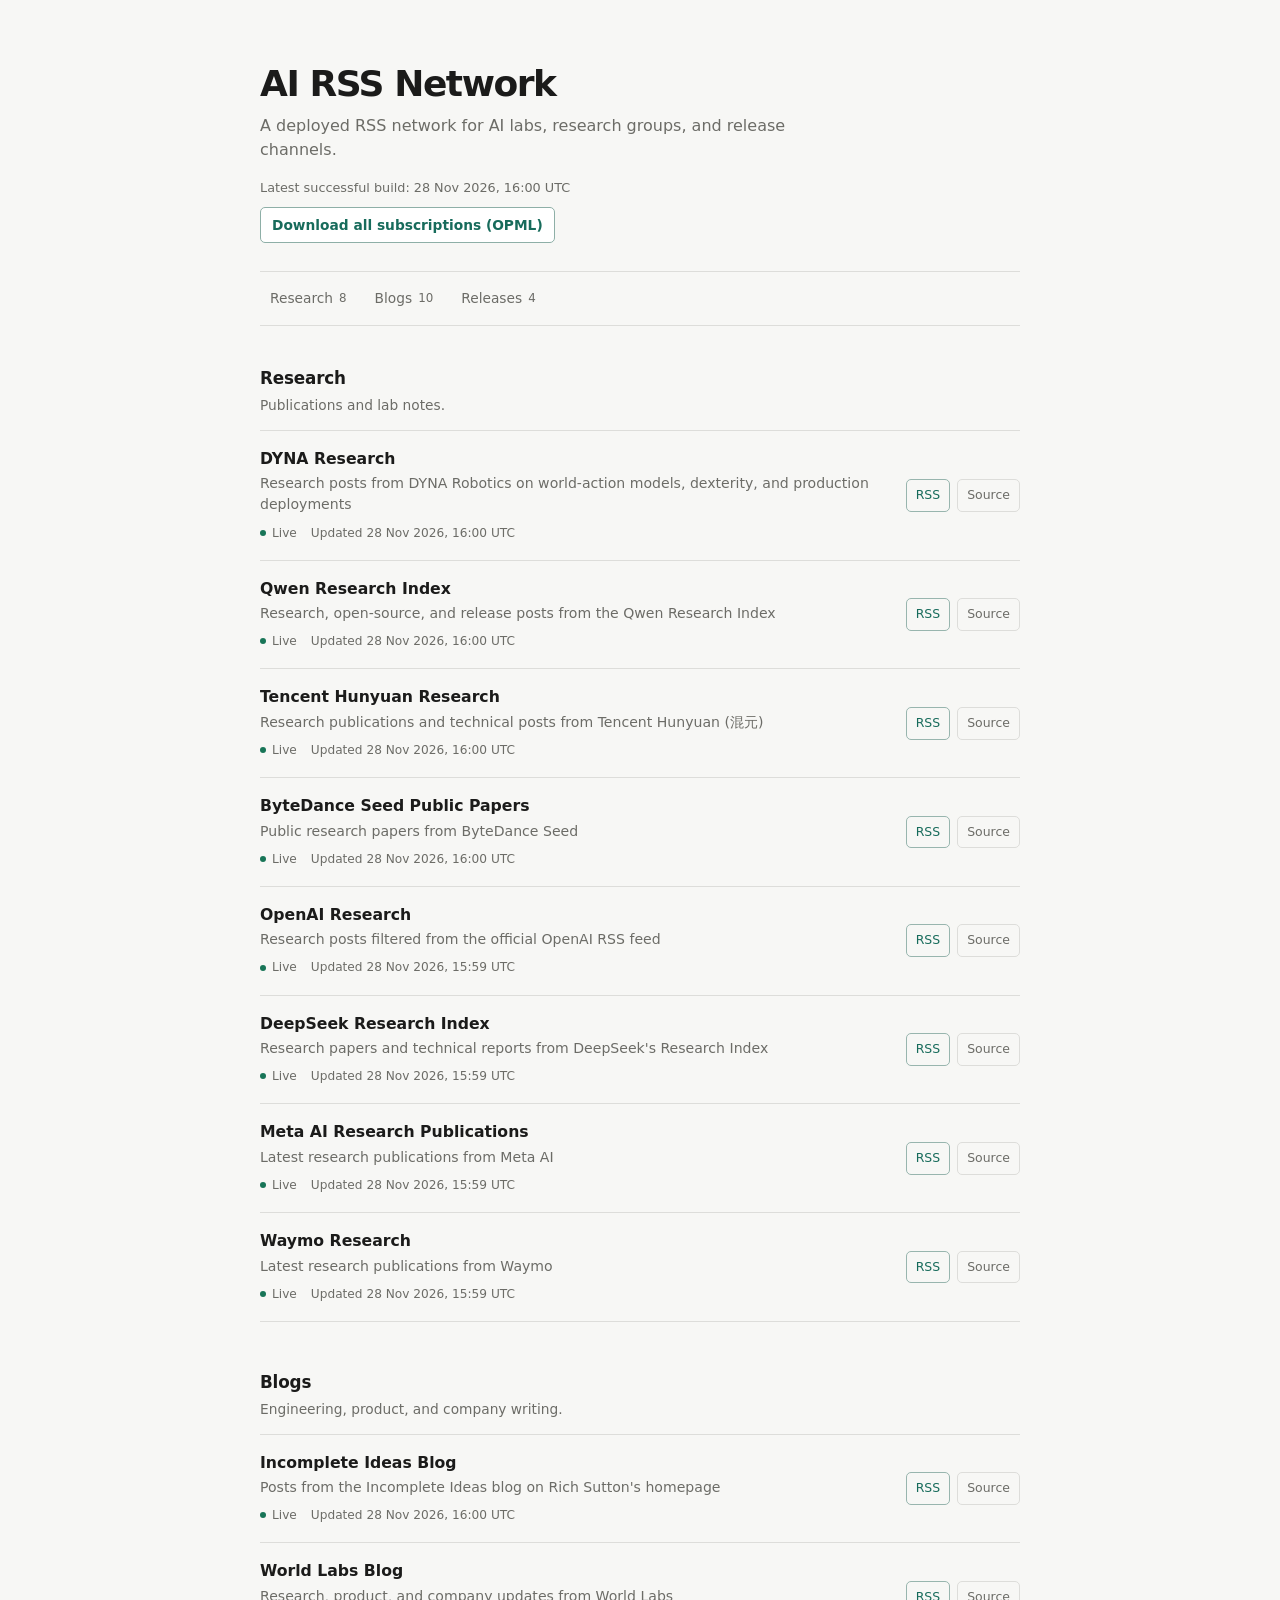
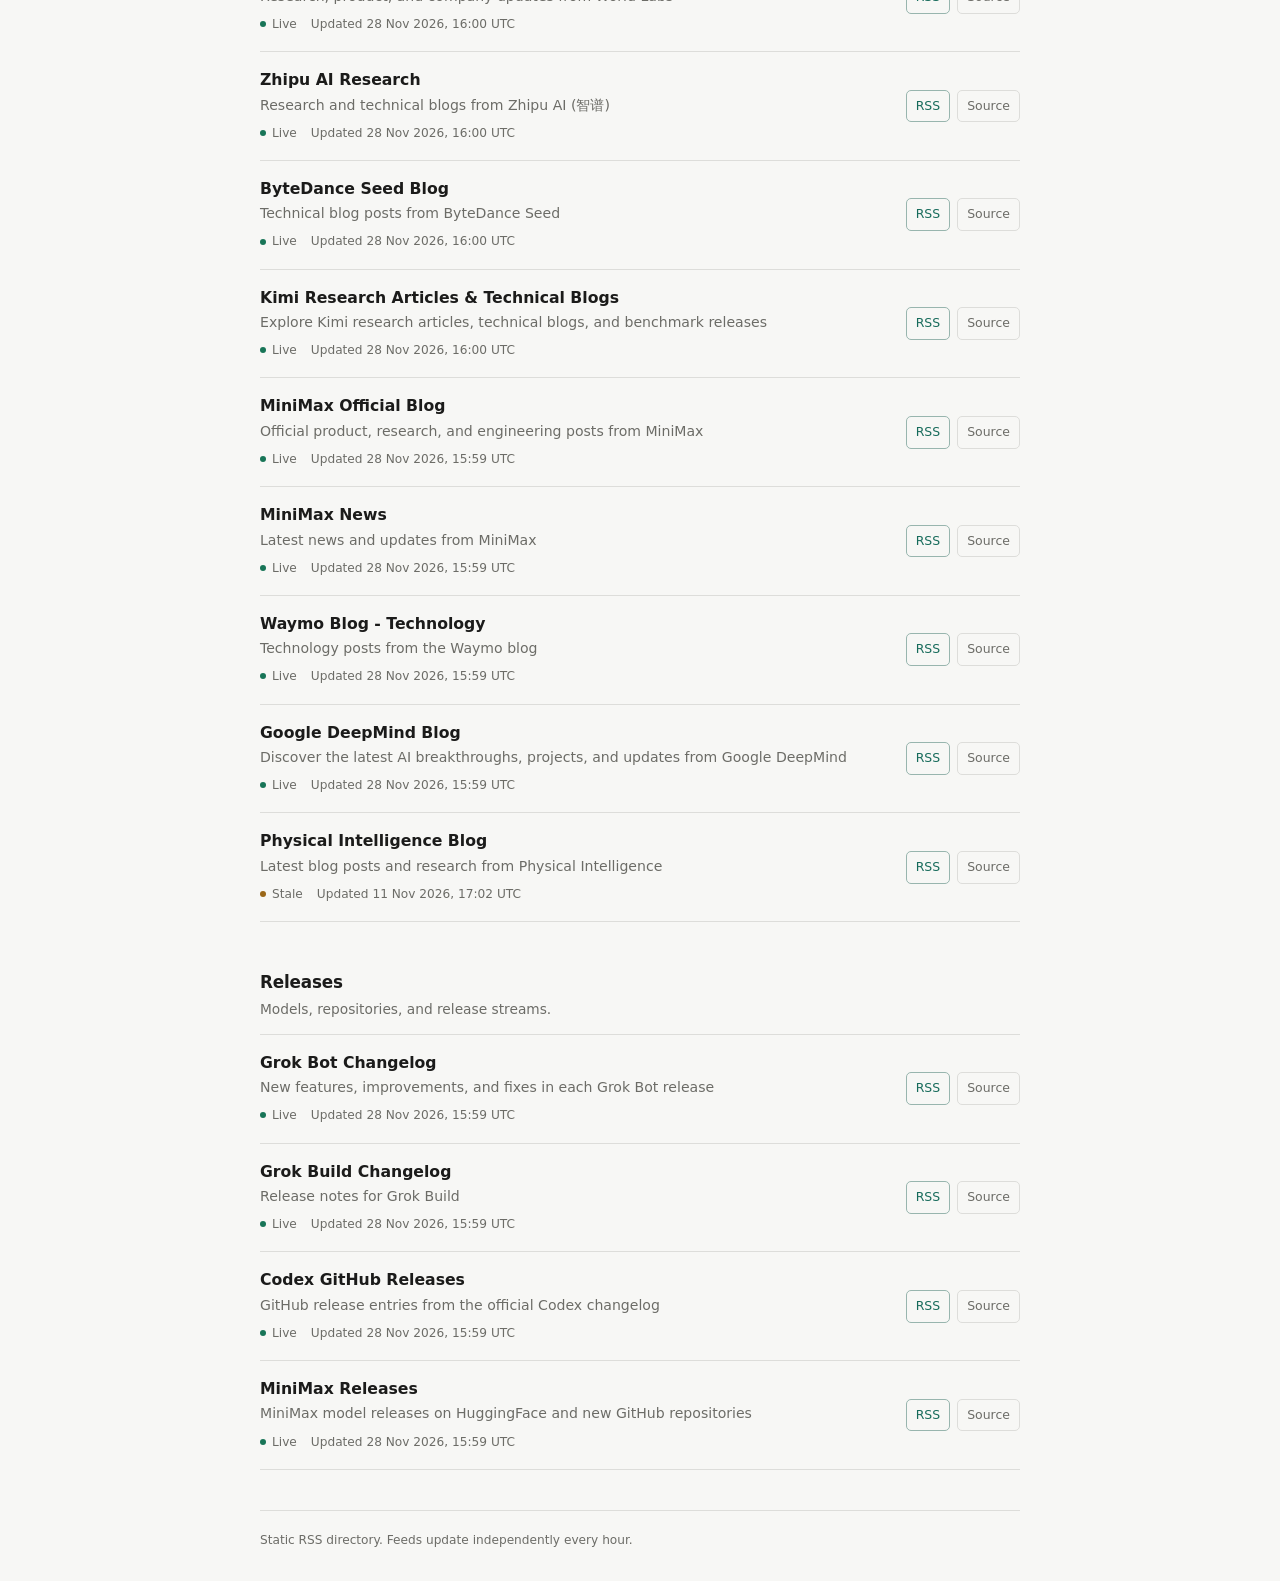
==== commit ed886ffe: "🤖 Auto update RSS feeds 25ecda826db09d59125cd96cb3bda6d4c2ebffda" ====
--- a/index.html
+++ b/index.html
@@ -16,7 +16,7 @@
       <header class="site-header">
         <a class="site-title" href="https://yuanxianh.github.io/rss-feeds/">AI RSS Network</a>
         <p>A deployed RSS network for AI labs, research groups, and release channels.</p>
-        <p class="last-build">Latest successful build: 28 Nov 2026, 06:47 UTC</p>
+        <p class="last-build">Latest successful build: 28 Nov 2026, 16:00 UTC</p>
         <p class="subscribe-all"><a href="subscriptions.opml" download="subscriptions.opml">Download all subscriptions (OPML)</a></p>
       </header>
 
@@ -38,7 +38,7 @@
               <p>Research posts from DYNA Robotics on world-action models, dexterity, and production deployments</p>
               <div class="feed-meta">
                 <span class="status"><span class="status-dot" aria-hidden="true"></span>Live</span>
-                <span>Updated <time datetime="2026-11-28T06:47:53+00:00">28 Nov 2026, 06:47 UTC</time></span>
+                <span>Updated <time datetime="2026-11-28T16:00:20+00:00">28 Nov 2026, 16:00 UTC</time></span>
               </div>
             </div>
             <div class="feed-actions"><a class="action action-primary" href="dyna_research.xml">RSS</a><a class="action" href="https://www.dyna.co/research" rel="noopener">Source</a></div>
@@ -49,7 +49,7 @@
               <p>Research, open-source, and release posts from the Qwen Research Index</p>
               <div class="feed-meta">
                 <span class="status"><span class="status-dot" aria-hidden="true"></span>Live</span>
-                <span>Updated <time datetime="2026-11-28T06:47:47+00:00">28 Nov 2026, 06:47 UTC</time></span>
+                <span>Updated <time datetime="2026-11-28T16:00:14+00:00">28 Nov 2026, 16:00 UTC</time></span>
               </div>
             </div>
             <div class="feed-actions"><a class="action action-primary" href="qwen_research.xml">RSS</a><a class="action" href="https://qwen.ai/research" rel="noopener">Source</a></div>
@@ -60,7 +60,7 @@
               <p>Research publications and technical posts from Tencent Hunyuan (混元)</p>
               <div class="feed-meta">
                 <span class="status"><span class="status-dot" aria-hidden="true"></span>Live</span>
-                <span>Updated <time datetime="2026-11-28T06:47:46+00:00">28 Nov 2026, 06:47 UTC</time></span>
+                <span>Updated <time datetime="2026-11-28T16:00:13+00:00">28 Nov 2026, 16:00 UTC</time></span>
               </div>
             </div>
             <div class="feed-actions"><a class="action action-primary" href="hunyuan_research.xml">RSS</a><a class="action" href="https://hy.tencent.com/research" rel="noopener">Source</a></div>
@@ -71,7 +71,7 @@
               <p>Public research papers from ByteDance Seed</p>
               <div class="feed-meta">
                 <span class="status"><span class="status-dot" aria-hidden="true"></span>Live</span>
-                <span>Updated <time datetime="2026-11-28T06:47:39+00:00">28 Nov 2026, 06:47 UTC</time></span>
+                <span>Updated <time datetime="2026-11-28T16:00:05+00:00">28 Nov 2026, 16:00 UTC</time></span>
               </div>
             </div>
             <div class="feed-actions"><a class="action action-primary" href="seed_papers.xml">RSS</a><a class="action" href="https://seed.bytedance.com/zh/public_papers" rel="noopener">Source</a></div>
@@ -82,7 +82,7 @@
               <p>Research posts filtered from the official OpenAI RSS feed</p>
               <div class="feed-meta">
                 <span class="status"><span class="status-dot" aria-hidden="true"></span>Live</span>
-                <span>Updated <time datetime="2026-11-28T06:46:56+00:00">28 Nov 2026, 06:46 UTC</time></span>
+                <span>Updated <time datetime="2026-11-28T15:59:25+00:00">28 Nov 2026, 15:59 UTC</time></span>
               </div>
             </div>
             <div class="feed-actions"><a class="action action-primary" href="openai_research_only.xml">RSS</a><a class="action" href="https://openai.com/news" rel="noopener">Source</a></div>
@@ -93,7 +93,7 @@
               <p>Research papers and technical reports from DeepSeek&#x27;s Research Index</p>
               <div class="feed-meta">
                 <span class="status"><span class="status-dot" aria-hidden="true"></span>Live</span>
-                <span>Updated <time datetime="2026-11-28T06:46:55+00:00">28 Nov 2026, 06:46 UTC</time></span>
+                <span>Updated <time datetime="2026-11-28T15:59:24+00:00">28 Nov 2026, 15:59 UTC</time></span>
               </div>
             </div>
             <div class="feed-actions"><a class="action action-primary" href="deepseek_research.xml">RSS</a><a class="action" href="https://www.deepseek.com/news/" rel="noopener">Source</a></div>
@@ -104,7 +104,7 @@
               <p>Latest research publications from Meta AI</p>
               <div class="feed-meta">
                 <span class="status"><span class="status-dot" aria-hidden="true"></span>Live</span>
-                <span>Updated <time datetime="2026-11-28T06:46:55+00:00">28 Nov 2026, 06:46 UTC</time></span>
+                <span>Updated <time datetime="2026-11-28T15:59:24+00:00">28 Nov 2026, 15:59 UTC</time></span>
               </div>
             </div>
             <div class="feed-actions"><a class="action action-primary" href="meta_ai_research.xml">RSS</a><a class="action" href="https://ai.meta.com/results/?content_types%5B0%5D=publication" rel="noopener">Source</a></div>
@@ -115,7 +115,7 @@
               <p>Latest research publications from Waymo</p>
               <div class="feed-meta">
                 <span class="status"><span class="status-dot" aria-hidden="true"></span>Live</span>
-                <span>Updated <time datetime="2026-11-28T06:46:51+00:00">28 Nov 2026, 06:46 UTC</time></span>
+                <span>Updated <time datetime="2026-11-28T15:59:20+00:00">28 Nov 2026, 15:59 UTC</time></span>
               </div>
             </div>
             <div class="feed-actions"><a class="action action-primary" href="waymo_research.xml">RSS</a><a class="action" href="https://waymo.com/intl/zh-cn/research/" rel="noopener">Source</a></div>
@@ -127,27 +127,27 @@
           <p>Engineering, product, and company writing.</p>
         </header>
         <div class="feed-list">
+          <article class="feed is-live" id="feed-blogs-incompleteideas-blog">
+            <div class="feed-copy">
+              <h3>Incomplete Ideas Blog</h3>
+              <p>Posts from the Incomplete Ideas blog on Rich Sutton&#x27;s homepage</p>
+              <div class="feed-meta">
+                <span class="status"><span class="status-dot" aria-hidden="true"></span>Live</span>
+                <span>Updated <time datetime="2026-11-28T16:00:19+00:00">28 Nov 2026, 16:00 UTC</time></span>
+              </div>
+            </div>
+            <div class="feed-actions"><a class="action action-primary" href="incompleteideas_blog.xml">RSS</a><a class="action" href="http://www.incompleteideas.net/" rel="noopener">Source</a></div>
+          </article>
           <article class="feed is-live" id="feed-blogs-worldlabs-blog">
             <div class="feed-copy">
               <h3>World Labs Blog</h3>
               <p>Research, product, and company updates from World Labs</p>
               <div class="feed-meta">
                 <span class="status"><span class="status-dot" aria-hidden="true"></span>Live</span>
-                <span>Updated <time datetime="2026-11-28T06:47:53+00:00">28 Nov 2026, 06:47 UTC</time></span>
+                <span>Updated <time datetime="2026-11-28T16:00:19+00:00">28 Nov 2026, 16:00 UTC</time></span>
               </div>
             </div>
             <div class="feed-actions"><a class="action action-primary" href="worldlabs_blog.xml">RSS</a><a class="action" href="https://www.worldlabs.ai/blog" rel="noopener">Source</a></div>
-          </article>
-          <article class="feed is-live" id="feed-blogs-incompleteideas-blog">
-            <div class="feed-copy">
-              <h3>Incomplete Ideas Blog</h3>
-              <p>Posts from the Incomplete Ideas blog on Rich Sutton&#x27;s homepage</p>
-              <div class="feed-meta">
-                <span class="status"><span class="status-dot" aria-hidden="true"></span>Live</span>
-                <span>Updated <time datetime="2026-11-28T06:47:52+00:00">28 Nov 2026, 06:47 UTC</time></span>
-              </div>
-            </div>
-            <div class="feed-actions"><a class="action action-primary" href="incompleteideas_blog.xml">RSS</a><a class="action" href="http://www.incompleteideas.net/" rel="noopener">Source</a></div>
           </article>
           <article class="feed is-live" id="feed-blogs-zhipu-research">
             <div class="feed-copy">
@@ -155,7 +155,7 @@
               <p>Research and technical blogs from Zhipu AI (智谱)</p>
               <div class="feed-meta">
                 <span class="status"><span class="status-dot" aria-hidden="true"></span>Live</span>
-                <span>Updated <time datetime="2026-11-28T06:47:44+00:00">28 Nov 2026, 06:47 UTC</time></span>
+                <span>Updated <time datetime="2026-11-28T16:00:09+00:00">28 Nov 2026, 16:00 UTC</time></span>
               </div>
             </div>
             <div class="feed-actions"><a class="action action-primary" href="zhipu_research.xml">RSS</a><a class="action" href="https://www.zhipuai.cn/zh/research" rel="noopener">Source</a></div>
@@ -166,7 +166,7 @@
               <p>Technical blog posts from ByteDance Seed</p>
               <div class="feed-meta">
                 <span class="status"><span class="status-dot" aria-hidden="true"></span>Live</span>
-                <span>Updated <time datetime="2026-11-28T06:47:38+00:00">28 Nov 2026, 06:47 UTC</time></span>
+                <span>Updated <time datetime="2026-11-28T16:00:04+00:00">28 Nov 2026, 16:00 UTC</time></span>
               </div>
             </div>
             <div class="feed-actions"><a class="action action-primary" href="seed_blog.xml">RSS</a><a class="action" href="https://seed.bytedance.com/zh/blog" rel="noopener">Source</a></div>
@@ -177,7 +177,7 @@
               <p>Explore Kimi research articles, technical blogs, and benchmark releases</p>
               <div class="feed-meta">
                 <span class="status"><span class="status-dot" aria-hidden="true"></span>Live</span>
-                <span>Updated <time datetime="2026-11-28T06:47:35+00:00">28 Nov 2026, 06:47 UTC</time></span>
+                <span>Updated <time datetime="2026-11-28T16:00:02+00:00">28 Nov 2026, 16:00 UTC</time></span>
               </div>
             </div>
             <div class="feed-actions"><a class="action action-primary" href="kimi_blog.xml">RSS</a><a class="action" href="https://www.kimi.ai/blog/" rel="noopener">Source</a></div>
@@ -188,7 +188,7 @@
               <p>Official product, research, and engineering posts from MiniMax</p>
               <div class="feed-meta">
                 <span class="status"><span class="status-dot" aria-hidden="true"></span>Live</span>
-                <span>Updated <time datetime="2026-11-28T06:47:24+00:00">28 Nov 2026, 06:47 UTC</time></span>
+                <span>Updated <time datetime="2026-11-28T15:59:52+00:00">28 Nov 2026, 15:59 UTC</time></span>
               </div>
             </div>
             <div class="feed-actions"><a class="action action-primary" href="minimax_official_blog.xml">RSS</a><a class="action" href="https://www.minimax.io/blog" rel="noopener">Source</a></div>
@@ -199,7 +199,7 @@
               <p>Latest news and updates from MiniMax</p>
               <div class="feed-meta">
                 <span class="status"><span class="status-dot" aria-hidden="true"></span>Live</span>
-                <span>Updated <time datetime="2026-11-28T06:47:14+00:00">28 Nov 2026, 06:47 UTC</time></span>
+                <span>Updated <time datetime="2026-11-28T15:59:43+00:00">28 Nov 2026, 15:59 UTC</time></span>
               </div>
             </div>
             <div class="feed-actions"><a class="action action-primary" href="minimax_blog.xml">RSS</a><a class="action" href="https://www.minimax.io/news" rel="noopener">Source</a></div>
@@ -210,7 +210,7 @@
               <p>Technology posts from the Waymo blog</p>
               <div class="feed-meta">
                 <span class="status"><span class="status-dot" aria-hidden="true"></span>Live</span>
-                <span>Updated <time datetime="2026-11-28T06:46:57+00:00">28 Nov 2026, 06:46 UTC</time></span>
+                <span>Updated <time datetime="2026-11-28T15:59:26+00:00">28 Nov 2026, 15:59 UTC</time></span>
               </div>
             </div>
             <div class="feed-actions"><a class="action action-primary" href="waymo_blog_tech.xml">RSS</a><a class="action" href="https://waymo.com/blog/search/?t=Technology" rel="noopener">Source</a></div>
@@ -221,7 +221,7 @@
               <p>Discover the latest AI breakthroughs, projects, and updates from Google DeepMind</p>
               <div class="feed-meta">
                 <span class="status"><span class="status-dot" aria-hidden="true"></span>Live</span>
-                <span>Updated <time datetime="2026-11-28T06:46:50+00:00">28 Nov 2026, 06:46 UTC</time></span>
+                <span>Updated <time datetime="2026-11-28T15:59:19+00:00">28 Nov 2026, 15:59 UTC</time></span>
               </div>
             </div>
             <div class="feed-actions"><a class="action action-primary" href="deepmind_blog.xml">RSS</a><a class="action" href="https://deepmind.google/blog/" rel="noopener">Source</a></div>
@@ -244,13 +244,24 @@
           <p>Models, repositories, and release streams.</p>
         </header>
         <div class="feed-list">
+          <article class="feed is-live" id="feed-releases-grok-bot-changelog">
+            <div class="feed-copy">
+              <h3>Grok Bot Changelog</h3>
+              <p>New features, improvements, and fixes in each Grok Bot release</p>
+              <div class="feed-meta">
+                <span class="status"><span class="status-dot" aria-hidden="true"></span>Live</span>
+                <span>Updated <time datetime="2026-11-28T15:59:55+00:00">28 Nov 2026, 15:59 UTC</time></span>
+              </div>
+            </div>
+            <div class="feed-actions"><a class="action action-primary" href="grok_bot_changelog.xml">RSS</a><a class="action" href="https://x.ai/changelog/bot" rel="noopener">Source</a></div>
+          </article>
           <article class="feed is-live" id="feed-releases-grok-build-changelog">
             <div class="feed-copy">
               <h3>Grok Build Changelog</h3>
               <p>Release notes for Grok Build</p>
               <div class="feed-meta">
                 <span class="status"><span class="status-dot" aria-hidden="true"></span>Live</span>
-                <span>Updated <time datetime="2026-11-28T06:47:28+00:00">28 Nov 2026, 06:47 UTC</time></span>
+                <span>Updated <time datetime="2026-11-28T15:59:55+00:00">28 Nov 2026, 15:59 UTC</time></span>
               </div>
             </div>
             <div class="feed-actions"><a class="action action-primary" href="grok_build_changelog.xml">RSS</a><a class="action" href="https://x.ai/changelog/build" rel="noopener">Source</a></div>
@@ -261,21 +272,10 @@
               <p>GitHub release entries from the official Codex changelog</p>
               <div class="feed-meta">
                 <span class="status"><span class="status-dot" aria-hidden="true"></span>Live</span>
-                <span>Updated <time datetime="2026-11-28T06:47:27+00:00">28 Nov 2026, 06:47 UTC</time></span>
+                <span>Updated <time datetime="2026-11-28T15:59:54+00:00">28 Nov 2026, 15:59 UTC</time></span>
               </div>
             </div>
             <div class="feed-actions"><a class="action action-primary" href="codex_github_releases.xml">RSS</a><a class="action" href="https://developers.openai.com/codex/changelog#github-release" rel="noopener">Source</a></div>
-          </article>
-          <article class="feed is-live" id="feed-releases-grok-bot-changelog">
-            <div class="feed-copy">
-              <h3>Grok Bot Changelog</h3>
-              <p>New features, improvements, and fixes in each Grok Bot release</p>
-              <div class="feed-meta">
-                <span class="status"><span class="status-dot" aria-hidden="true"></span>Live</span>
-                <span>Updated <time datetime="2026-11-28T06:47:27+00:00">28 Nov 2026, 06:47 UTC</time></span>
-              </div>
-            </div>
-            <div class="feed-actions"><a class="action action-primary" href="grok_bot_changelog.xml">RSS</a><a class="action" href="https://x.ai/changelog/bot" rel="noopener">Source</a></div>
           </article>
           <article class="feed is-live" id="feed-releases-minimax-releases">
             <div class="feed-copy">
@@ -283,7 +283,7 @@
               <p>MiniMax model releases on HuggingFace and new GitHub repositories</p>
               <div class="feed-meta">
                 <span class="status"><span class="status-dot" aria-hidden="true"></span>Live</span>
-                <span>Updated <time datetime="2026-11-28T06:47:25+00:00">28 Nov 2026, 06:47 UTC</time></span>
+                <span>Updated <time datetime="2026-11-28T15:59:53+00:00">28 Nov 2026, 15:59 UTC</time></span>
               </div>
             </div>
             <div class="feed-actions"><a class="action action-primary" href="minimax_releases.xml">RSS</a><a class="action" href="https://huggingface.co/MiniMaxAI" rel="noopener">Source</a></div>
